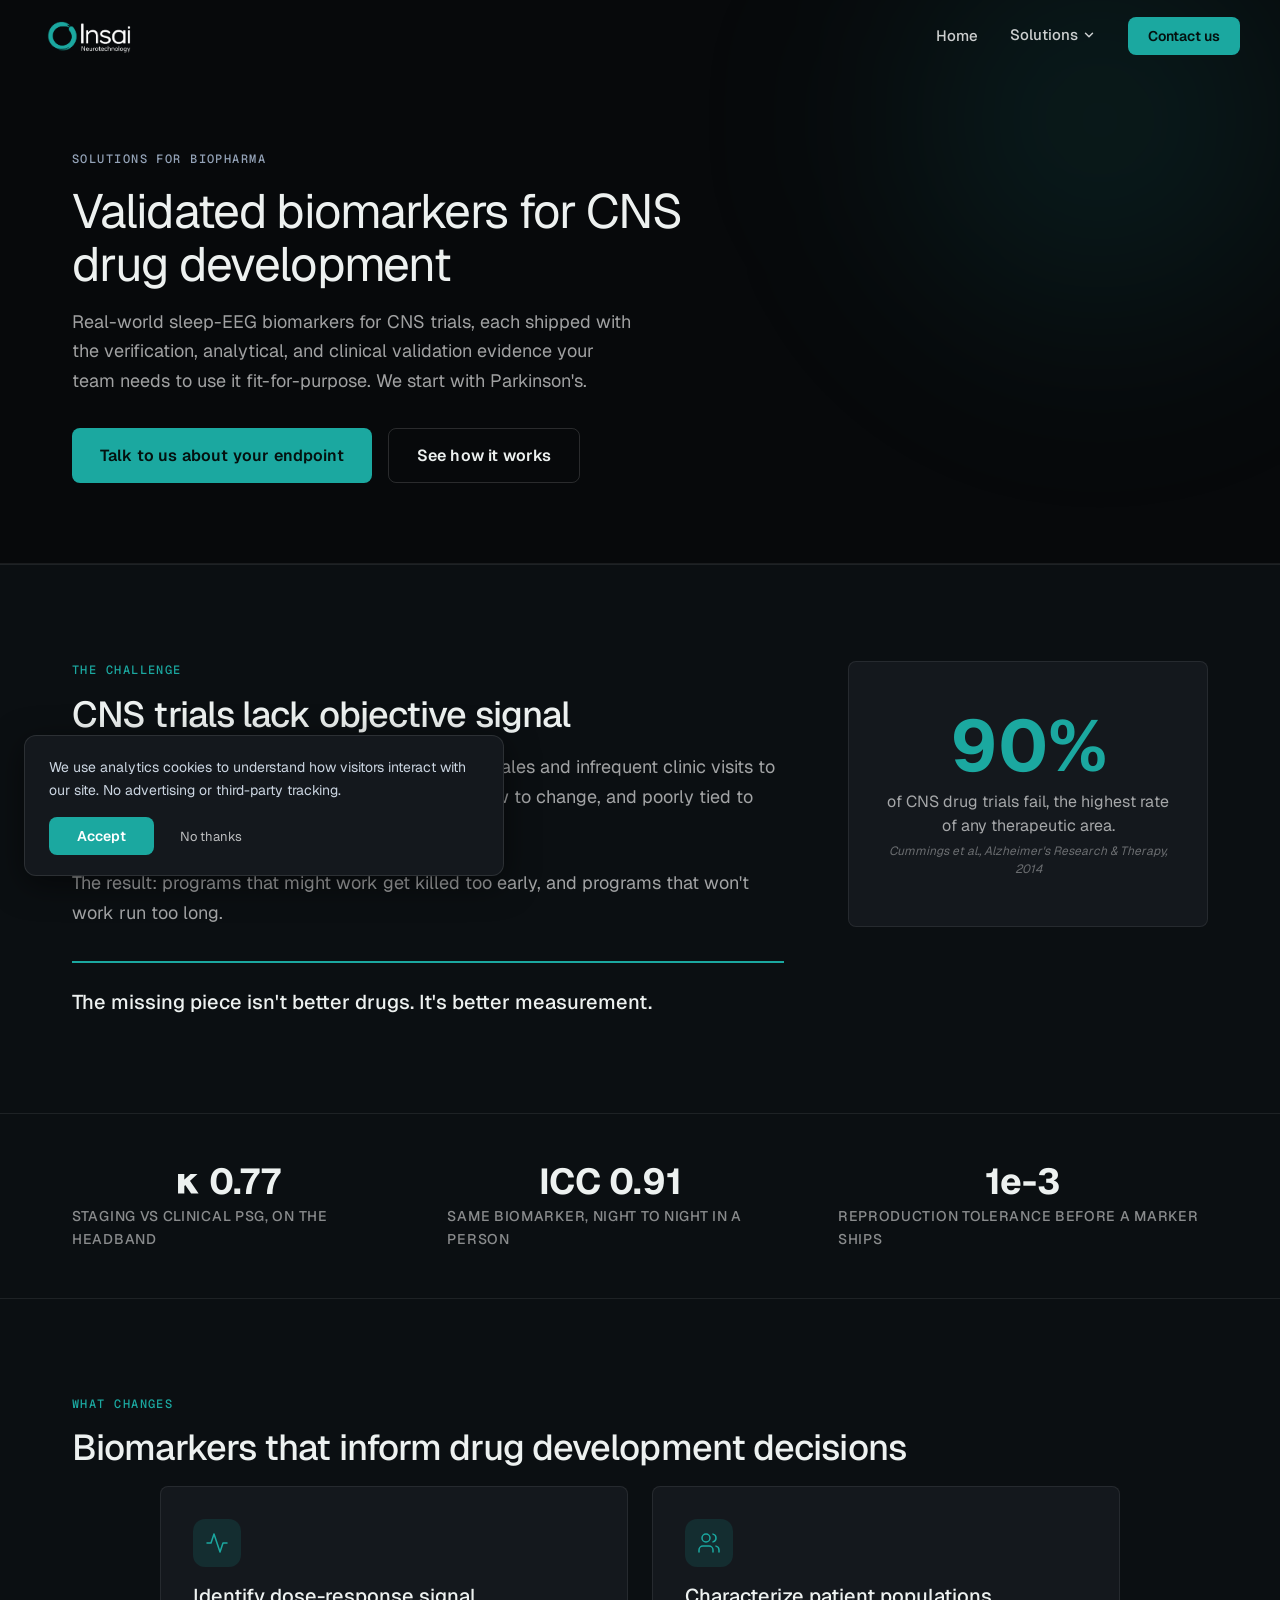
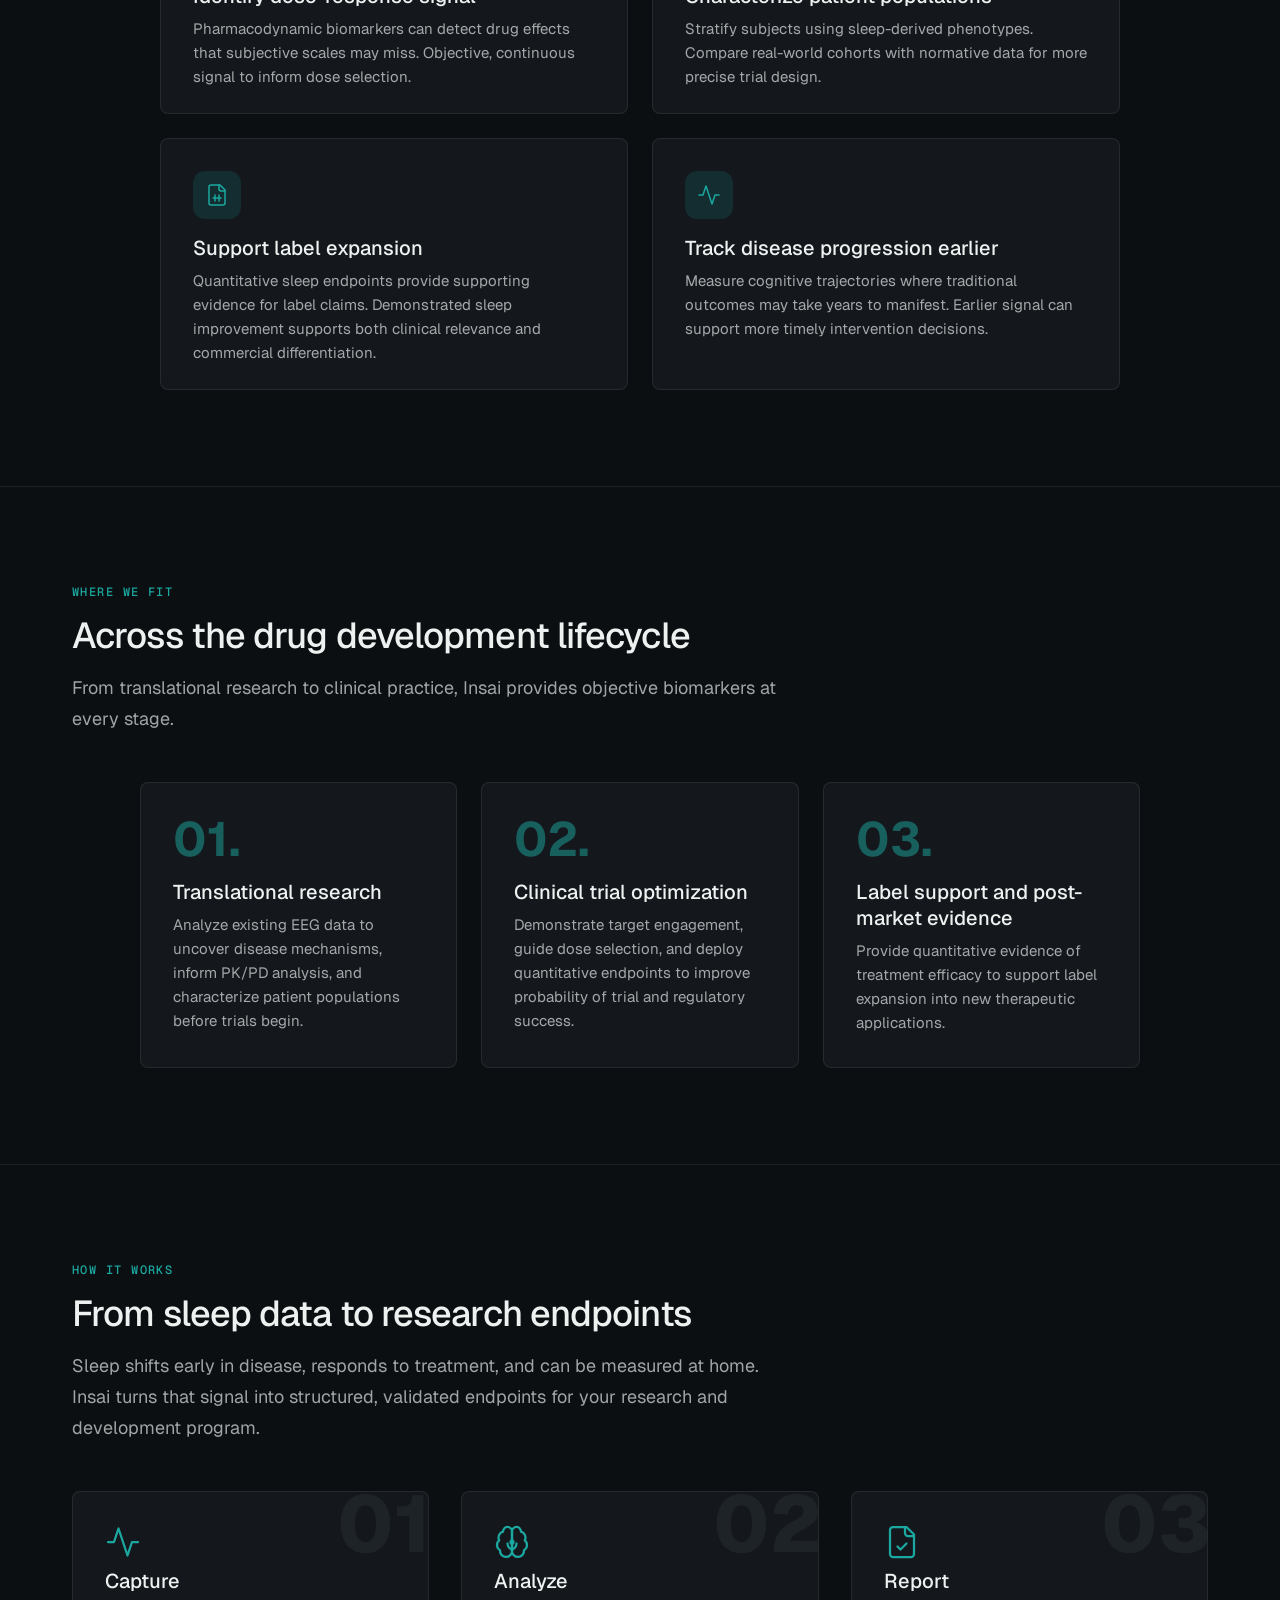
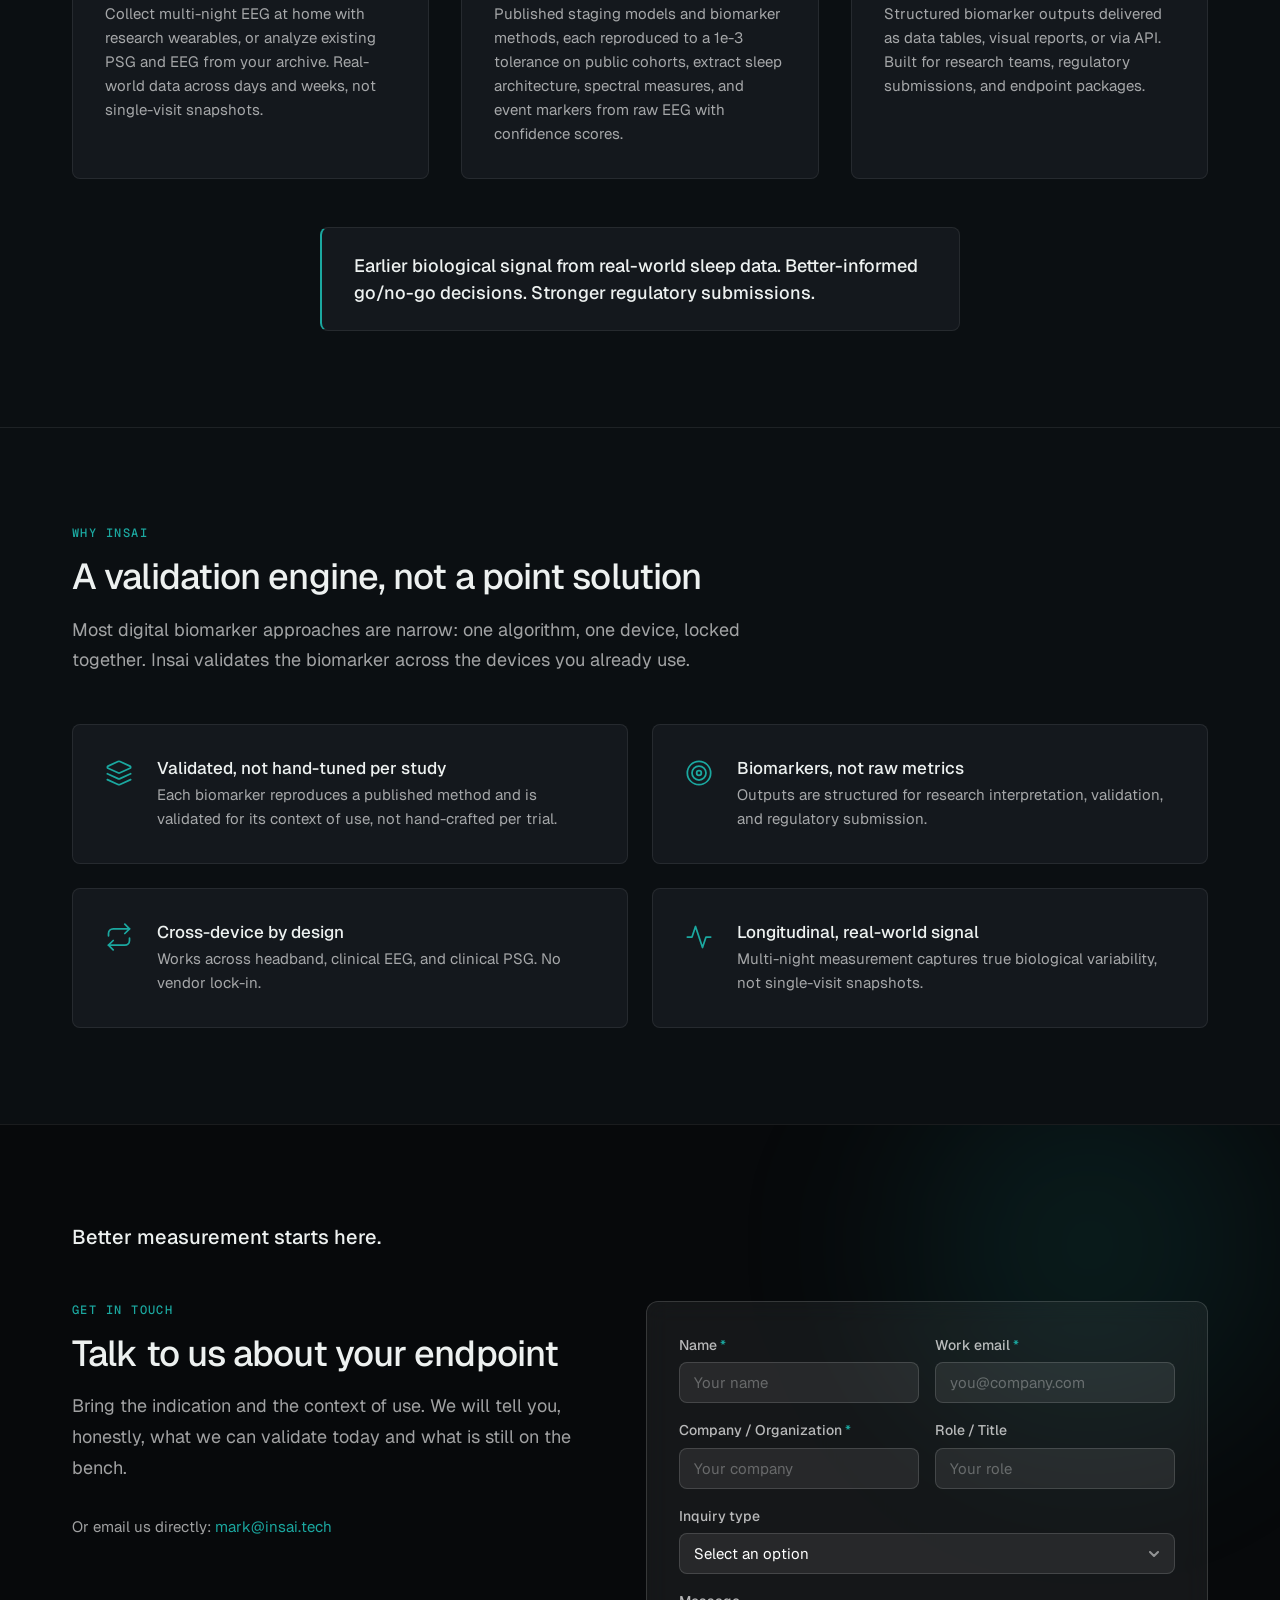
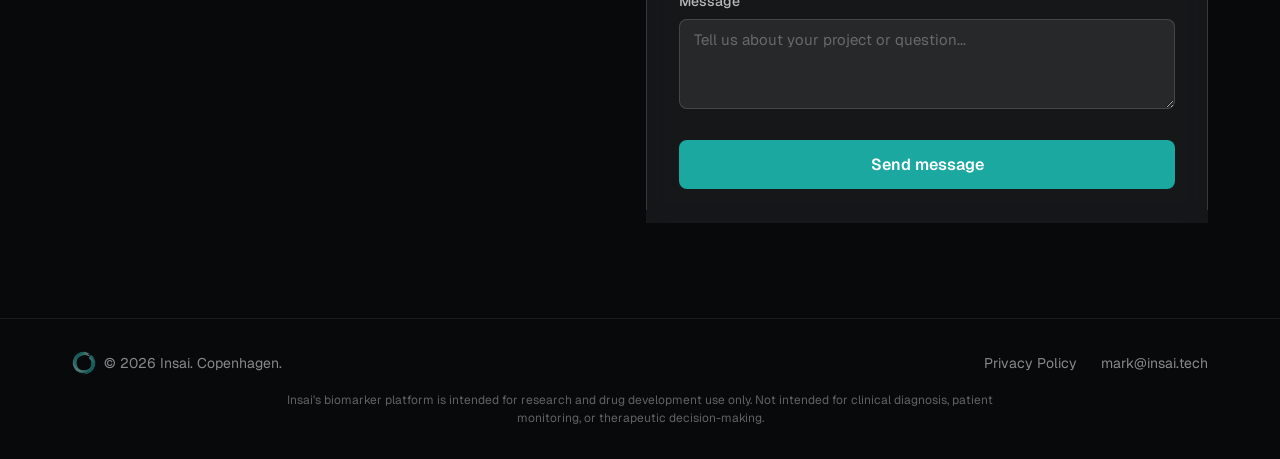
==== biopharma.html @ aac93758 "preview: lean homepage cut (7 sections -> 5)" ====
<!DOCTYPE html>
<html lang="en">
<head>
<meta name="robots" content="noindex,nofollow">
<meta charset="UTF-8">
<meta name="viewport" content="width=device-width, initial-scale=1.0">
<title>Insai | Objective Biomarkers for CNS Drug Development</title>
<!-- Google Analytics (GA4) - Consent Mode v2: loads immediately in cookieless mode -->
<script>
  window.dataLayer = window.dataLayer || [];
  function gtag(){dataLayer.push(arguments);}
  window.gtag = gtag;

  // Set default consent state before GA4 loads
  var storedConsent = localStorage.getItem('cookie-consent');
  gtag('consent', 'default', {
    analytics_storage: storedConsent === 'accepted' ? 'granted' : 'denied',
    ad_storage: 'denied',
    ad_user_data: 'denied',
    ad_personalization: 'denied',
    wait_for_update: 500
  });

  window.GA_MEASUREMENT_ID = 'G-VBBBKQDH0W';
</script>
<script async src="https://www.googletagmanager.com/gtag/js?id=G-VBBBKQDH0W"></script>
<script>
  gtag('js', new Date());
  gtag('config', window.GA_MEASUREMENT_ID);
</script>
<meta name="description" content="Insai uses AI to extract validated biomarkers from real-world sleep data, giving clinical teams earlier, objective signal in CNS trials.">
<!-- Open Graph -->
<meta property="og:title" content="Insai | Objective Biomarkers for CNS Drug Development">
<meta property="og:description" content="Insai uses AI to extract validated biomarkers from real-world sleep data, giving clinical teams earlier, objective signal in CNS trials.">
<meta property="og:image" content="https://insai.tech/assets/eeg-wave-hero.jpg">
<meta property="og:url" content="https://insai.tech/biopharma.html">
<meta property="og:type" content="website">
<meta property="og:site_name" content="Insai">
<!-- Twitter Card -->
<meta name="twitter:card" content="summary_large_image">
<meta name="twitter:title" content="Insai | Objective Biomarkers for CNS Drug Development">
<meta name="twitter:description" content="Insai uses AI to extract validated biomarkers from real-world sleep data, giving clinical teams earlier, objective signal in CNS trials.">
<meta name="twitter:image" content="https://insai.tech/assets/eeg-wave-hero.jpg">
<!-- Canonical URL -->
<link rel="canonical" href="https://insai.tech/biopharma.html">
<link rel="preconnect" href="https://fonts.googleapis.com">
<link rel="preconnect" href="https://fonts.gstatic.com" crossorigin>
<link href="https://fonts.googleapis.com/css2?family=Geist:wght@300;400;500;600;700;800&family=Geist+Mono:wght@400;500&display=swap" rel="stylesheet">
<link rel="icon" type="image/png" href="assets/Insai-logo-2026-icon.png">
<style>
/* ============================================
   INSAI DESIGN TOKENS v1.0
   ============================================ */
:root {
  --color-teal: #1BA8A0;
  --color-teal-dark: #148F88;
  --color-teal-light: #E6F7F6;
  --color-navy: #1E2D3D;
  --color-slate: #475569;
  --color-gray: #94A3B8;
  --color-border: #E2E8F0;
  --color-surface: #F8FAFC;
  --color-white: #FFFFFF;

  /* STRICT dark system (DESIGN.md) */
  --bg: #0B0F12;
  --bg-deep: #07090B;
  --surface: #14181D;
  --surface-2: #1A1F26;
  --border-d: rgba(255,255,255,0.08);
  --border-d-strong: rgba(255,255,255,0.14);
  --fg: #EDF1F0;
  --fg-muted: rgba(255,255,255,0.62);
  --fg-dim: rgba(255,255,255,0.52);
  --accent-bright: #3DBEB6;
  --accent-glow: rgba(27,168,160,0.14);

  --font-sans: 'Geist', system-ui, -apple-system, sans-serif;
  --font-mono: 'Geist Mono', ui-monospace, 'SF Mono', Menlo, monospace;
  --space-xs: 4px;
  --space-sm: 8px;
  --space-md: 16px;
  --space-lg: 24px;
  --space-xl: 32px;
  --space-2xl: 48px;
  --space-3xl: 64px;
  --space-4xl: 96px;
  --radius-md: 8px;
  --shadow-sm: 0 1px 3px rgba(30, 45, 61, 0.06);
  --shadow-md: 0 4px 12px rgba(30, 45, 61, 0.08);
  --max-width: 1200px;
  --max-width-text: 720px;
}

*, *::before, *::after { margin: 0; padding: 0; box-sizing: border-box; }

html {
  scroll-behavior: smooth;
  -webkit-font-smoothing: antialiased;
  -moz-osx-font-smoothing: grayscale;
}

body {
  font-family: var(--font-sans);
  color: var(--color-slate);
  background: var(--color-white);
  line-height: 1.6;
  font-size: 16px;
}

img { max-width: 100%; display: block; }
a { color: inherit; text-decoration: none; }

/* ============================================
   TEAL TOP ACCENT BAR
   ============================================ */
.top-accent {
  height: 3px;
  background: var(--color-teal);
  position: fixed;
  top: 0;
  left: 0;
  right: 0;
  z-index: 200;
}

/* ============================================
   NAVBAR
   ============================================ */
.navbar {
  position: fixed;
  top: 3px;
  left: 0; right: 0;
  z-index: 100;
  padding: 0 var(--space-xl);
  transition: background 0.3s, box-shadow 0.3s;
}

.navbar--transparent { background: transparent; }

.navbar--solid {
  background: var(--color-white);
  box-shadow: var(--shadow-sm);
}

.navbar__inner {
  max-width: var(--max-width);
  margin: 0 auto;
  display: flex;
  align-items: center;
  justify-content: space-between;
  height: 72px;
}

.navbar__logo {
  display: flex;
  align-items: center;
  gap: 10px;
}

.navbar__logo img { height: 36px; width: auto; }

.navbar__links {
  display: flex;
  align-items: center;
  gap: var(--space-xl);
  list-style: none;
}

.navbar__link {
  font-size: 15px;
  font-weight: 500;
  transition: color 0.2s;
  padding: 4px 0;
  border-bottom: 2px solid transparent;
  cursor: pointer;
}

.navbar--transparent .navbar__link { color: rgba(255, 255, 255, 0.8); }
.navbar--transparent .navbar__link:hover,
.navbar--transparent .navbar__link--active {
  color: var(--color-white);
  border-bottom-color: var(--color-teal);
}

.navbar--solid .navbar__link { color: var(--color-slate); }
.navbar--solid .navbar__link:hover,
.navbar--solid .navbar__link--active {
  color: var(--color-navy);
  border-bottom-color: var(--color-teal);
}

.navbar__cta {
  font-size: 14px;
  font-weight: 600;
  padding: 8px 20px;
  border-radius: var(--radius-md);
  background: var(--color-teal);
  color: var(--color-white);
  transition: background 0.2s;
  cursor: pointer;
  display: inline-block;
}

.navbar__cta:hover { background: var(--color-teal-dark); }

/* Dropdown */
.navbar__dropdown { position: relative; }

.navbar__dropdown-toggle {
  display: flex;
  align-items: center;
  gap: 4px;
  font-size: 15px;
  font-weight: 500;
  padding: 4px 0;
  border: none;
  border-bottom: 2px solid transparent;
  background: none;
  cursor: pointer;
  font-family: var(--font-sans);
  transition: color 0.2s;
}

.navbar__dropdown-toggle svg {
  width: 14px;
  height: 14px;
  transition: transform 0.2s;
}

.navbar__dropdown:hover .navbar__dropdown-toggle svg,
.navbar__dropdown.is-open .navbar__dropdown-toggle svg {
  transform: rotate(180deg);
}

.navbar--transparent .navbar__dropdown-toggle { color: rgba(255, 255, 255, 0.8); }
.navbar--transparent .navbar__dropdown-toggle:hover,
.navbar--transparent .navbar__dropdown.is-open .navbar__dropdown-toggle { color: var(--color-white); }

.navbar--solid .navbar__dropdown-toggle { color: var(--color-slate); }
.navbar--solid .navbar__dropdown-toggle:hover,
.navbar--solid .navbar__dropdown.is-open .navbar__dropdown-toggle { color: var(--color-navy); }

.navbar__dropdown-menu {
  position: absolute;
  top: calc(100% + 10px);
  left: 0;
  min-width: 200px;
  background: var(--color-white);
  border-radius: var(--radius-md);
  box-shadow: 0 8px 24px rgba(30, 45, 61, 0.12), 0 2px 6px rgba(30, 45, 61, 0.06);
  border: 1px solid var(--color-border);
  padding: 8px 0;
  opacity: 0;
  visibility: hidden;
  transform: translateY(4px);
  transition: opacity 0.2s, visibility 0.2s, transform 0.2s;
  z-index: 110;
}

.navbar__dropdown:hover .navbar__dropdown-menu,
.navbar__dropdown.is-open .navbar__dropdown-menu {
  opacity: 1;
  visibility: visible;
  transform: translateY(0);
}

.navbar__dropdown-item {
  display: flex;
  align-items: flex-start;
  gap: 12px;
  padding: 12px 16px;
  transition: background 0.15s;
  cursor: pointer;
}

.navbar__dropdown-item:hover { background: var(--color-surface); }

.navbar__dropdown-item-icon {
  width: 32px;
  height: 32px;
  border-radius: 8px;
  background: var(--color-teal-light);
  display: flex;
  align-items: center;
  justify-content: center;
  flex-shrink: 0;
}

.navbar__dropdown-item-icon svg { width: 16px; height: 16px; color: var(--color-teal); }

.navbar__dropdown-item-text { display: flex; flex-direction: column; gap: 2px; }

.navbar__dropdown-item-label {
  font-size: 14px;
  font-weight: 600;
  color: var(--color-navy);
}

.navbar__dropdown-item-desc {
  font-size: 12px;
  color: var(--color-gray);
  line-height: 1.4;
}

.navbar__hamburger {
  display: none;
  flex-direction: column;
  gap: 5px;
  cursor: pointer;
  padding: 4px;
  background: none;
  border: none;
}

.navbar__hamburger span {
  display: block;
  width: 24px;
  height: 2px;
  transition: background 0.2s;
}

.navbar--transparent .navbar__hamburger span { background: var(--color-white); }
.navbar--solid .navbar__hamburger span { background: var(--color-navy); }

.navbar__mobile {
  display: none;
  position: fixed;
  top: 75px; left: 0; right: 0; bottom: 0;
  background: var(--color-white);
  padding: var(--space-xl);
  z-index: 99;
}

.navbar__mobile.is-open {
  display: flex;
  flex-direction: column;
  gap: var(--space-lg);
}

.navbar__mobile a {
  font-size: 18px;
  font-weight: 500;
  color: var(--color-navy);
  padding: var(--space-md) 0;
  border-bottom: 1px solid var(--color-border);
}

/* ============================================
   SHARED
   ============================================ */
.container {
  max-width: var(--max-width);
  margin: 0 auto;
  padding: 0 var(--space-xl);
}

.eyebrow {
  font-size: 14px;
  font-weight: 600;
  letter-spacing: 0.08em;
  text-transform: uppercase;
  color: var(--color-teal);
  margin-bottom: 12px;
}

.section-headline {
  font-size: 36px;
  font-weight: 700;
  color: var(--color-navy);
  line-height: 1.2;
  letter-spacing: -0.01em;
  margin-bottom: var(--space-md);
}

.section-body {
  font-size: 18px;
  color: var(--color-slate);
  line-height: 1.7;
  max-width: var(--max-width-text);
}

.section-body p {
  margin-bottom: var(--space-lg);
}

.section-body p:last-child { margin-bottom: 0; }

/* ============================================
   BUTTONS
   ============================================ */
.btn {
  display: inline-flex;
  align-items: center;
  justify-content: center;
  padding: 14px 28px;
  font-size: 16px;
  font-weight: 600;
  font-family: var(--font-sans);
  border-radius: var(--radius-md);
  cursor: pointer;
  transition: all 0.2s;
  letter-spacing: 0.01em;
  border: none;
}

.btn--primary {
  background: var(--color-teal);
  color: var(--color-white);
}

.btn--primary:hover { background: var(--color-teal-dark); }

.btn--secondary-light {
  background: transparent;
  color: var(--color-white);
  border: 1.5px solid rgba(255, 255, 255, 0.35);
}

.btn--secondary-light:hover {
  border-color: rgba(255, 255, 255, 0.7);
  background: rgba(255, 255, 255, 0.08);
}

.btn--secondary {
  background: transparent;
  color: var(--color-teal);
  border: 1.5px solid var(--color-teal);
}

.btn--secondary:hover {
  background: var(--color-teal-light);
}

/* ============================================
   HERO
   ============================================ */
.hero {
  background: var(--bg-deep);
  padding: 150px 0 80px;
  position: relative;
  overflow: hidden;
}

/* single teal radial bloom top-right — no photo */
.hero::before {
  content: '';
  position: absolute;
  width: 640px;
  height: 640px;
  top: -200px;
  right: -140px;
  border-radius: 50%;
  background: radial-gradient(circle, var(--accent-glow) 0%, transparent 68%);
  filter: blur(80px);
  pointer-events: none;
}

.hero .container { position: relative; z-index: 1; }

.hero__label {
  display: inline-block;
  font-size: 12px;
  font-weight: 600;
  letter-spacing: 0.06em;
  text-transform: uppercase;
  color: var(--color-teal);
  background: rgba(27, 168, 160, 0.12);
  padding: 6px 14px;
  border-radius: 4px;
  margin-bottom: var(--space-lg);
}

.hero .eyebrow {
  color: var(--color-gray);
  margin-bottom: var(--space-md);
}

.hero__headline {
  font-size: 48px;
  font-weight: 700;
  color: var(--color-white);
  line-height: 1.1;
  letter-spacing: -0.025em;
  margin-bottom: var(--space-md);
  max-width: 680px;
}

.hero__subhead {
  font-size: 18px;
  color: var(--color-gray);
  line-height: 1.65;
  max-width: 560px;
  margin-bottom: var(--space-xl);
}

.hero__ctas {
  display: flex;
  gap: var(--space-md);
  flex-wrap: wrap;
}

/* ============================================
   PROBLEM
   ============================================ */
.problem {
  padding: var(--space-4xl) 0;
  background: var(--color-white);
}

.problem__layout {
  display: grid;
  grid-template-columns: 1fr 360px;
  gap: var(--space-3xl);
  align-items: start;
}

.problem__content .section-body {
  margin-bottom: var(--space-xl);
}

.problem__closing {
  font-size: 20px;
  font-weight: 600;
  color: var(--color-navy);
  line-height: 1.5;
  padding-top: var(--space-lg);
  border-top: 2px solid var(--color-teal);
}

.problem__sidebar {
  position: sticky;
  top: 120px;
}

.problem__stat {
  background: var(--color-navy);
  border-radius: var(--radius-md);
  padding: var(--space-2xl) var(--space-xl);
  text-align: center;
}

.problem__stat-number {
  font-size: 72px;
  font-weight: 700;
  color: var(--color-teal);
  line-height: 1;
  margin-bottom: var(--space-sm);
}

.problem__stat-label {
  font-size: 16px;
  color: var(--color-gray);
  line-height: 1.5;
}

.problem__stat-source {
  display: block;
  font-size: 12px;
  color: var(--color-gray);
  opacity: 0.7;
  margin-top: 4px;
  font-style: italic;
}

/* ============================================
   IMPACT — 4 outcome cards
   ============================================ */
.impact {
  padding: var(--space-4xl) 0;
  background: var(--color-surface);
}

.impact .section-headline,
.impact .eyebrow,
.impact .section-body {
  text-align: center;
  margin-left: auto;
  margin-right: auto;
}

.impact .section-body {
  margin-bottom: var(--space-2xl);
}

.impact__grid {
  display: grid;
  grid-template-columns: repeat(2, 1fr);
  gap: var(--space-lg);
  max-width: 960px;
  margin: 0 auto;
}

.impact__card {
  padding: var(--space-xl) var(--space-xl) var(--space-lg);
  background: var(--color-white);
  border: 1px solid var(--color-border);
  border-radius: var(--radius-md);
  transition: box-shadow 0.2s;
}

.impact__card:hover {
  box-shadow: var(--shadow-md);
}

.impact__card-icon {
  width: 48px;
  height: 48px;
  border-radius: 12px;
  background: var(--color-teal-light);
  display: flex;
  align-items: center;
  justify-content: center;
  margin-bottom: var(--space-md);
}

.impact__card-icon svg {
  width: 24px;
  height: 24px;
  color: var(--color-teal);
}

.impact__card-title {
  font-size: 20px;
  font-weight: 700;
  color: var(--color-navy);
  line-height: 1.3;
  margin-bottom: var(--space-sm);
}

.impact__card-body {
  font-size: 15px;
  color: var(--color-slate);
  line-height: 1.6;
}

/* ============================================
   USE CASES — 3 lifecycle cards
   ============================================ */
.usecases {
  padding: var(--space-4xl) 0;
  background: var(--color-white);
}

.usecases .section-headline,
.usecases .eyebrow,
.usecases .section-body {
  text-align: center;
  margin-left: auto;
  margin-right: auto;
}

.usecases .section-body {
  margin-bottom: var(--space-2xl);
}

.usecases__grid {
  display: grid;
  grid-template-columns: repeat(3, 1fr);
  gap: var(--space-lg);
  max-width: 1000px;
  margin: 0 auto;
}

.usecases__card {
  padding: var(--space-xl);
  background: var(--color-surface);
  border: 1px solid var(--color-border);
  border-radius: var(--radius-md);
  border-top: 3px solid var(--color-teal);
  transition: box-shadow 0.2s;
}

.usecases__card:hover {
  box-shadow: var(--shadow-md);
}

.usecases__number {
  font-size: 48px;
  font-weight: 700;
  color: var(--color-teal);
  opacity: 0.25;
  line-height: 1;
  margin-bottom: var(--space-md);
}

.usecases__card-title {
  font-size: 20px;
  font-weight: 700;
  color: var(--color-navy);
  line-height: 1.3;
  margin-bottom: var(--space-sm);
}

.usecases__card-body {
  font-size: 15px;
  color: var(--color-slate);
  line-height: 1.6;
}

/* ============================================
   SOLUTION
   ============================================ */
.platform {
  padding: var(--space-4xl) 0;
  background: var(--color-surface);
}

.platform .section-headline,
.platform .section-body {
  text-align: center;
  margin-left: auto;
  margin-right: auto;
}

.platform .section-body { margin-bottom: var(--space-2xl); }

.timeline {
  display: grid;
  grid-template-columns: repeat(3, 1fr);
  gap: var(--space-xl);
  margin-bottom: var(--space-2xl);
}

.timeline__step {
  display: flex;
  flex-direction: column;
  padding: var(--space-xl);
  background: var(--color-white);
  border: 1px solid var(--color-border);
  border-left: 3px solid var(--color-teal);
  border-radius: var(--radius-md);
  transition: box-shadow 0.2s;
  position: relative;
  overflow: hidden;
}

.timeline__step:hover {
  box-shadow: 0 6px 20px rgba(30, 45, 61, 0.1);
}

.timeline__marker {
  display: none;
}

.timeline__marker-label {
  display: none;
}

.timeline__step::before {
  content: attr(data-step);
  position: absolute;
  top: -8px;
  right: -4px;
  font-size: 80px;
  font-weight: 800;
  color: var(--color-navy);
  opacity: 0.04;
  line-height: 1;
  pointer-events: none;
}

.timeline__icon {
  width: 36px;
  height: 36px;
  color: var(--color-teal);
  margin-bottom: var(--space-sm);
  flex-shrink: 0;
}

.timeline__icon svg {
  width: 100%;
  height: 100%;
}

.timeline__title {
  font-size: 20px;
  font-weight: 700;
  color: var(--color-navy);
  line-height: 1.3;
  margin-bottom: var(--space-sm);
}

.timeline__body {
  font-size: 15px;
  color: var(--color-slate);
  line-height: 1.6;
  margin-top: 0;
  flex: 1;
}

.platform__outcome {
  font-size: 18px;
  font-weight: 600;
  color: var(--color-navy);
  text-align: center;
  padding: var(--space-lg) var(--space-xl);
  background: var(--color-teal-light);
  border-radius: var(--radius-md);
  max-width: 640px;
  margin: 0 auto;
  line-height: 1.5;
}

/* ============================================
   WHY INSAI
   ============================================ */
.why {
  padding: var(--space-4xl) 0;
  background: var(--color-white);
}

.why .section-body { margin-bottom: var(--space-2xl); }

.why__list {
  display: grid;
  grid-template-columns: repeat(2, 1fr);
  gap: var(--space-lg);
}

.diff {
  display: flex;
  gap: var(--space-lg);
  padding: var(--space-xl);
  border: 1px solid var(--color-border);
  border-left: 3px solid var(--color-teal);
  background: var(--color-white);
  border-radius: var(--radius-md);
  transition: box-shadow 0.2s, background 0.2s;
}

.diff:hover {
  background: var(--color-surface);
  box-shadow: var(--shadow-sm);
}

.diff__content {
  flex: 1;
}

.diff__icon {
  width: 28px;
  height: 28px;
  color: var(--color-teal);
  flex-shrink: 0;
  margin-top: 2px;
}

.diff__icon svg {
  width: 100%;
  height: 100%;
}

.diff__title {
  font-size: 17px;
  font-weight: 700;
  color: var(--color-navy);
  line-height: 1.3;
  margin-bottom: 4px;
}

.diff__body {
  font-size: 15px;
  color: var(--color-slate);
  line-height: 1.6;
}

/* ============================================
   CONTACT
   ============================================ */
.contact__bookend {
  font-size: 20px;
  font-weight: 600;
  color: var(--color-navy);
  text-align: center;
  margin-bottom: var(--space-2xl);
}

.contact {
  padding: var(--space-4xl) 0;
  background: var(--color-teal-light);
}

.contact .section-headline {
  color: var(--color-navy);
  max-width: 520px;
}

.contact__body {
  font-size: 18px;
  color: var(--color-slate);
  line-height: 1.7;
  max-width: 560px;
  margin-bottom: var(--space-xl);
}

.contact__actions {
  display: flex;
  align-items: center;
  gap: var(--space-lg);
  flex-wrap: wrap;
}

.contact__email {
  font-size: 16px;
  color: var(--color-slate);
  transition: color 0.2s;
}

.contact__email:hover { color: var(--color-teal-dark); }

/* Contact form — light background variant */
.contact__grid {
  display: grid;
  grid-template-columns: 1fr 1.1fr;
  gap: var(--space-3xl);
  align-items: start;
}

.contact__text .section-headline {
  max-width: none;
}

.contact__email-fallback {
  font-size: 15px;
  color: var(--color-slate);
  margin-top: var(--space-lg);
}

.contact__email-fallback a {
  color: var(--color-teal);
  transition: color 0.2s;
}

.contact__email-fallback a:hover {
  color: var(--color-teal-dark);
}

.contact__form-card {
  background: var(--color-white);
  border: 1px solid var(--color-border);
  border-radius: 12px;
  padding: var(--space-xl);
  box-shadow: 0 4px 16px rgba(30, 45, 61, 0.06);
}

.contact__form-row {
  display: grid;
  grid-template-columns: 1fr 1fr;
  gap: var(--space-md);
}

.contact__field {
  margin-bottom: var(--space-md);
}

.contact__field label {
  display: block;
  font-size: 14px;
  font-weight: 500;
  color: var(--color-navy);
  margin-bottom: 6px;
}

.contact__field label .required {
  color: var(--color-teal);
}

.contact__field input,
.contact__field select,
.contact__field textarea {
  width: 100%;
  padding: 10px 14px;
  font-size: 15px;
  font-family: var(--font-sans);
  color: var(--color-navy);
  background: var(--color-white);
  border: 1px solid var(--color-border);
  border-radius: var(--radius-md);
  outline: none;
  transition: border-color 0.2s, box-shadow 0.2s;
}

.contact__field input::placeholder,
.contact__field textarea::placeholder {
  color: var(--color-gray);
}

.contact__field select {
  appearance: none;
  -webkit-appearance: none;
  background-image: url("data:image/svg+xml,%3Csvg xmlns='http://www.w3.org/2000/svg' width='12' height='12' fill='none' stroke='%2394A3B8' stroke-width='2' stroke-linecap='round' stroke-linejoin='round'%3E%3Cpolyline points='2 4 6 8 10 4'/%3E%3C/svg%3E");
  background-repeat: no-repeat;
  background-position: right 14px center;
  padding-right: 36px;
  cursor: pointer;
}

.contact__field select option {
  background: var(--color-white);
  color: var(--color-navy);
}

.contact__field textarea {
  resize: vertical;
  min-height: 90px;
}

.contact__field input:focus,
.contact__field select:focus,
.contact__field textarea:focus {
  border-color: var(--color-teal);
  box-shadow: 0 0 0 3px rgba(27, 168, 160, 0.15);
}

.contact__field input.is-invalid,
.contact__field select.is-invalid,
.contact__field textarea.is-invalid {
  border-color: #ef4444;
  box-shadow: 0 0 0 3px rgba(239, 68, 68, 0.1);
}

.contact__field-error {
  font-size: 13px;
  color: #ef4444;
  margin-top: 4px;
  display: none;
}

.contact__field-error.is-visible {
  display: block;
}

.contact__honeypot {
  position: absolute;
  left: -9999px;
  top: -9999px;
  opacity: 0;
  height: 0;
  width: 0;
  overflow: hidden;
}

.contact__submit {
  width: 100%;
  padding: 14px 28px;
  font-size: 16px;
  font-weight: 600;
  font-family: var(--font-sans);
  color: var(--color-white);
  background: var(--color-teal);
  border: none;
  border-radius: var(--radius-md);
  cursor: pointer;
  transition: background 0.2s;
  display: inline-flex;
  align-items: center;
  justify-content: center;
  gap: 8px;
  margin-top: var(--space-sm);
}

.contact__submit:hover {
  background: var(--color-teal-dark);
}

.contact__submit:disabled {
  opacity: 0.7;
  cursor: not-allowed;
}

.contact__spinner {
  display: none;
  width: 18px;
  height: 18px;
  border: 2px solid rgba(255, 255, 255, 0.3);
  border-top-color: var(--color-white);
  border-radius: 50%;
  animation: spin 0.6s linear infinite;
}

@keyframes spin {
  to { transform: rotate(360deg); }
}

.contact__submit.is-loading .contact__spinner {
  display: block;
}

.contact__success,
.contact__error {
  display: none;
}

.contact__success.is-visible {
  display: flex;
  flex-direction: column;
  align-items: center;
  justify-content: center;
  text-align: center;
  padding: var(--space-2xl) var(--space-xl);
  min-height: 300px;
}

.contact__success-icon {
  width: 56px;
  height: 56px;
  border-radius: 50%;
  background: rgba(27, 168, 160, 0.12);
  display: flex;
  align-items: center;
  justify-content: center;
  margin-bottom: var(--space-md);
}

.contact__success-icon svg {
  width: 28px;
  height: 28px;
  color: var(--color-teal);
}

.contact__success h3 {
  font-size: 22px;
  font-weight: 700;
  color: var(--color-navy);
  margin-bottom: var(--space-sm);
}

.contact__success p {
  font-size: 15px;
  color: var(--color-slate);
  margin-bottom: var(--space-lg);
}

.contact__success a {
  font-size: 14px;
  font-weight: 600;
  color: var(--color-teal);
  cursor: pointer;
  transition: color 0.2s;
}

.contact__success a:hover {
  color: var(--color-teal-dark);
}

.contact__error.is-visible {
  display: block;
  margin-top: var(--space-md);
  padding: var(--space-md);
  background: rgba(239, 68, 68, 0.06);
  border: 1px solid rgba(239, 68, 68, 0.2);
  border-radius: var(--radius-md);
  text-align: center;
}

.contact__error p {
  font-size: 14px;
  color: #dc2626;
  margin-bottom: var(--space-sm);
}

.contact__error p:last-child {
  margin-bottom: 0;
}

.contact__error a {
  color: var(--color-teal);
  font-weight: 500;
}

.contact__error button {
  font-size: 14px;
  font-weight: 600;
  font-family: var(--font-sans);
  color: var(--color-navy);
  background: transparent;
  border: 1px solid var(--color-border);
  border-radius: var(--radius-md);
  padding: 8px 20px;
  cursor: pointer;
  transition: border-color 0.2s, background 0.2s;
  margin-top: var(--space-sm);
}

.contact__error button:hover {
  border-color: var(--color-teal);
  background: var(--color-teal-light);
}

/* ============================================
   INSAI STATS BAR
   ============================================ */
.insai-stats {
  padding: var(--space-2xl) 0;
  background: var(--color-surface);
}

.insai-stats__bar {
  display: flex;
  justify-content: center;
  gap: var(--space-3xl);
}

.insai-stats__item {
  display: flex;
  flex-direction: column;
  align-items: center;
  gap: 4px;
}

.insai-stats__number {
  font-size: 2.25rem;
  font-weight: 700;
  color: var(--color-navy);
  line-height: 1.1;
}

.insai-stats__label {
  font-size: 0.875rem;
  color: var(--color-gray);
  text-transform: uppercase;
  letter-spacing: 0.05em;
  font-weight: 500;
}

/* ============================================
   FOOTER
   ============================================ */
.footer__links {
  display: flex;
  gap: var(--space-lg);
}

.footer__disclaimer {
  font-size: 12px;
  color: var(--color-gray);
  opacity: 0.7;
  text-align: center;
  margin-top: var(--space-md);
  max-width: var(--max-width-text);
  margin-left: auto;
  margin-right: auto;
  line-height: 1.5;
}

.footer {
  padding: var(--space-xl) 0;
  background: var(--color-navy);
}

.footer__inner {
  display: flex;
  justify-content: space-between;
  align-items: center;
}

.footer__brand {
  display: flex;
  align-items: center;
  gap: var(--space-sm);
}

.footer__icon {
  width: 24px;
  height: 24px;
  opacity: 0.5;
}

.footer__text {
  font-size: 14px;
  color: var(--color-gray);
}

.footer__text a {
  color: var(--color-gray);
  transition: color 0.2s;
}

.footer__text a:hover { color: var(--color-teal); }

/* ============================================
   RESPONSIVE
   ============================================ */
@media (max-width: 1024px) {
  .problem__layout {
    grid-template-columns: 1fr;
  }

  .problem__sidebar {
    position: static;
    max-width: 360px;
  }

  .hero__headline { font-size: 40px; }
  .section-headline { font-size: 30px; }
}

@media (max-width: 768px) {
  .navbar__links { display: none; }
  .navbar__hamburger { display: flex; }
  .hero { padding: 130px 0 60px; }
  .hero__headline { font-size: 32px; }
  .hero__subhead { font-size: 16px; }
  .section-headline { font-size: 28px; }
  .section-body { font-size: 16px; }

  .problem, .platform, .why, .contact {
    padding: var(--space-3xl) 0;
  }

  .insai-stats__bar {
    flex-direction: column;
    gap: var(--space-lg);
    align-items: center;
  }

  .insai-stats__number {
    font-size: 1.75rem;
  }

  .container { padding: 0 var(--space-lg); }
  .navbar { padding: 0 var(--space-lg); }

  .hero__ctas,
  .contact__actions {
    flex-direction: column;
    align-items: flex-start;
  }

  .contact__grid {
    grid-template-columns: 1fr;
    gap: var(--space-xl);
  }

  .contact__form-row {
    grid-template-columns: 1fr;
  }

  .footer__inner {
    flex-direction: column;
    gap: var(--space-sm);
    text-align: center;
  }

  .problem__stat-number { font-size: 56px; }

  .timeline {
    grid-template-columns: 1fr;
    gap: var(--space-lg);
  }

  .timeline__step {
    padding: var(--space-lg);
  }

  .timeline__step::before {
    font-size: 60px;
  }

  .timeline__title {
    font-size: 19px;
  }

  .why__list {
    grid-template-columns: 1fr;
    gap: var(--space-md);
  }

  .diff {
    padding: var(--space-md) var(--space-lg);
  }

  .impact__grid {
    grid-template-columns: 1fr;
  }

  .usecases__grid {
    grid-template-columns: 1fr;
  }

  .insai-stats {
    padding: var(--space-xl) 0;
  }
}

@media (max-width: 480px) {
  .hero__headline { font-size: 28px; }
  .section-headline { font-size: 24px; }
  .contact__bookend { font-size: 16px; }
  .problem__stat-number { font-size: 48px; }
  .footer__links { flex-direction: column; gap: var(--space-xs); align-items: center; }
}

/* ============================================
   STRICT DARK SYSTEM OVERRIDES (DESIGN.md)
   One dark canvas, teal-only accent, Geist + Geist Mono,
   mono teal eyebrows left-aligned, one card style.
   Loaded last so it wins the cascade.
   ============================================ */

/* --- Base canvas --- */
body { background: var(--bg); color: var(--fg-muted); }

/* --- Eyebrows: mono teal, left-aligned, de-centered --- */
.eyebrow {
  font-family: var(--font-mono);
  font-size: 12px;
  font-weight: 500;
  letter-spacing: 0.12em;
  text-transform: uppercase;
  color: var(--color-teal);
  text-align: left;
}

/* --- Headlines: light, lighter weight, tighter tracking --- */
.section-headline {
  color: var(--fg);
  font-weight: 500;
  letter-spacing: -0.025em;
  text-align: left;
}

/* De-center every section header that was centered in the light system */
.impact .section-headline,
.impact .eyebrow,
.impact .section-body,
.usecases .section-headline,
.usecases .eyebrow,
.usecases .section-body,
.platform .section-headline,
.platform .section-body {
  text-align: left;
  margin-left: 0;
  margin-right: 0;
}

/* --- Body text --- */
.section-body { color: var(--fg-muted); }

/* --- Buttons --- */
.btn--primary { background: var(--color-teal); color: #04110F; }
.btn--primary:hover { background: var(--color-teal-dark); }
.navbar__cta { color: #04110F !important; }
/* strict: card/timeline titles <= weight 500 */
.impact__card-title, .usecases__card-title, .timeline__title, .diff__title { font-weight: 500; }
.btn--secondary,
.btn--secondary-light {
  background: transparent;
  color: var(--fg);
  border: 1px solid var(--border-d-strong);
}
.btn--secondary:hover,
.btn--secondary-light:hover {
  border-color: var(--color-teal);
  background: rgba(255, 255, 255, 0.05);
  color: var(--fg);
}

/* --- Navbar: dark translucent + blur on scroll, light links --- */
.top-accent { display: none; }
.navbar { top: 0; }
.navbar--solid {
  background: rgba(11, 15, 18, 0.85);
  backdrop-filter: saturate(160%) blur(12px);
  -webkit-backdrop-filter: saturate(160%) blur(12px);
  border-bottom: 1px solid var(--border-d);
  box-shadow: none;
}
.navbar--solid .navbar__link { color: rgba(255, 255, 255, 0.75); }
.navbar--solid .navbar__link:hover,
.navbar--solid .navbar__link--active { color: var(--color-white); }
.navbar--solid .navbar__dropdown-toggle { color: rgba(255, 255, 255, 0.75); }
.navbar--solid .navbar__dropdown-toggle:hover,
.navbar--solid .navbar__dropdown.is-open .navbar__dropdown-toggle { color: var(--color-white); }
.navbar--solid .navbar__hamburger span { background: var(--color-white); }
/* dropdown menu + mobile nav onto dark surfaces */
.navbar__dropdown-menu {
  background: var(--surface);
  border-color: var(--border-d);
  box-shadow: 0 16px 40px rgba(0, 0, 0, 0.6);
}
.navbar__dropdown-item:hover { background: var(--surface-2); }
.navbar__dropdown-item-icon { background: rgba(27, 168, 160, 0.14); }
.navbar__dropdown-item-label { color: var(--fg); }
.navbar__dropdown-item-desc { color: var(--fg-dim); }
.navbar__mobile { background: var(--bg-deep); }
.navbar__mobile a { color: var(--fg); border-bottom-color: var(--border-d); }

/* --- HERO --- */
.hero { background: var(--bg-deep); border-bottom: 1px solid var(--border-d); }
.hero .container { position: relative; z-index: 1; }
.hero__eyebrow { color: var(--color-teal); margin-bottom: var(--space-lg); }
.hero__headline { color: var(--fg); font-weight: 400; letter-spacing: -0.035em; }
.hero__subhead { color: var(--fg-muted); }

/* --- PROBLEM (canvas) --- */
.problem { background: var(--bg); border-top: 1px solid var(--border-d); }
.problem__closing {
  color: var(--fg);
  font-weight: 500;
  border-top: 2px solid var(--color-teal);
}
/* stat panel = one card style */
.problem__stat {
  background: var(--surface);
  border: 1px solid var(--border-d);
}
.problem__stat-number { color: var(--color-teal); }
.problem__stat-label { color: var(--fg-muted); }
.problem__stat-source { color: var(--fg-dim); }

/* --- INSAI STATS (canvas) --- */
.insai-stats { background: var(--bg); border-top: 1px solid var(--border-d); }
.insai-stats__number { color: var(--fg); }
.insai-stats__label { color: var(--fg-dim); }

/* --- IMPACT (canvas) --- */
.impact { background: var(--bg); border-top: 1px solid var(--border-d); }
.impact__card {
  background: var(--surface);
  border: 1px solid var(--border-d);
}
.impact__card:hover {
  box-shadow: 0 12px 32px rgba(0, 0, 0, 0.4);
  border-color: var(--color-teal);
}
.impact__card-icon { background: rgba(27, 168, 160, 0.14); }
.impact__card-title { color: var(--fg); }
.impact__card-body { color: var(--fg-muted); }

/* --- USE CASES (canvas) --- */
.usecases { background: var(--bg); border-top: 1px solid var(--border-d); }
.usecases__card {
  background: var(--surface);
  border: 1px solid var(--border-d);
  border-top: 1px solid var(--border-d);
}
.usecases__card:hover {
  box-shadow: 0 12px 32px rgba(0, 0, 0, 0.4);
  border-color: var(--color-teal);
}
.usecases__number { color: var(--color-teal); opacity: 0.5; }
.usecases__card-title { color: var(--fg); }
.usecases__card-body { color: var(--fg-muted); }

/* --- PLATFORM / timeline (canvas) --- */
.platform { background: var(--bg); border-top: 1px solid var(--border-d); }
.timeline__step {
  background: var(--surface);
  border: 1px solid var(--border-d);
  border-left: 1px solid var(--border-d);
}
.timeline__step:hover {
  box-shadow: 0 12px 32px rgba(0, 0, 0, 0.4);
  border-color: var(--color-teal);
}
.timeline__step::before { color: var(--fg); opacity: 0.05; }
.timeline__title { color: var(--fg); }
.timeline__body { color: var(--fg-muted); }
.platform__outcome {
  color: var(--fg);
  font-weight: 500;
  background: var(--surface);
  border: 1px solid var(--border-d);
  border-left: 2px solid var(--color-teal);
  text-align: left;
}

/* --- WHY (canvas) --- */
.why { background: var(--bg); border-top: 1px solid var(--border-d); }
.diff {
  background: var(--surface);
  border: 1px solid var(--border-d);
  border-left: 1px solid var(--border-d);
}
.diff:hover {
  background: var(--surface-2);
  box-shadow: 0 12px 32px rgba(0, 0, 0, 0.4);
  border-color: var(--color-teal);
}
.diff__title { color: var(--fg); }
.diff__body { color: var(--fg-muted); }

/* --- CONTACT (deep anchor) --- */
.contact {
  background: var(--bg-deep);
  border-top: 1px solid var(--border-d);
  position: relative;
  overflow: hidden;
}
.contact::before {
  content: '';
  position: absolute;
  right: -120px;
  top: -160px;
  width: 620px;
  height: 560px;
  border-radius: 50%;
  background: radial-gradient(circle, var(--accent-glow) 0%, transparent 68%);
  filter: blur(60px);
  pointer-events: none;
}
.contact .container { position: relative; z-index: 1; }
.contact__bookend { color: var(--fg); font-weight: 500; text-align: left; }
.contact .section-headline { color: var(--fg); }
.contact__body { color: var(--fg-muted); }
.contact__email { color: var(--fg-muted); }
.contact__email:hover { color: var(--color-teal); }
.contact__email-fallback { color: var(--fg-muted); }
.contact__email-fallback a { color: var(--color-teal); }

/* contact form onto dark glass */
.contact__form-card {
  background: rgba(255, 255, 255, 0.06);
  backdrop-filter: blur(12px);
  -webkit-backdrop-filter: blur(12px);
  border: 1px solid var(--border-d-strong);
  box-shadow: none;
}
.contact__field label { color: rgba(255, 255, 255, 0.7); }
.contact__field input,
.contact__field select,
.contact__field textarea {
  color: var(--color-white);
  background: rgba(255, 255, 255, 0.08);
  border: 1px solid var(--border-d-strong);
}
.contact__field input::placeholder,
.contact__field textarea::placeholder { color: rgba(255, 255, 255, 0.3); }
.contact__field select {
  background-image: url("data:image/svg+xml,%3Csvg xmlns='http://www.w3.org/2000/svg' width='12' height='12' fill='none' stroke='rgba(255,255,255,0.5)' stroke-width='2' stroke-linecap='round' stroke-linejoin='round'%3E%3Cpolyline points='2 4 6 8 10 4'/%3E%3C/svg%3E");
  background-repeat: no-repeat;
  background-position: right 14px center;
}
.contact__field select option { background: var(--surface); color: var(--color-white); }
.contact__success h3 { color: var(--color-white); }
.contact__success p { color: var(--fg-muted); }
.contact__error button { color: var(--color-white); border-color: var(--border-d-strong); }
.contact__error button:hover { border-color: var(--color-teal); background: rgba(255, 255, 255, 0.05); }

/* --- FOOTER (deep anchor) --- */
.footer { background: var(--bg-deep); border-top: 1px solid var(--border-d); }
.footer__text { color: var(--fg-dim); }
.footer__text a { color: var(--fg-dim); }
.footer__text a:hover { color: var(--color-teal); }
.footer__disclaimer { color: var(--fg-dim); }

/* --- Focus ring --- */
:focus-visible { outline: 2px solid var(--color-teal); outline-offset: 2px; }
input:focus-visible, select:focus-visible, textarea:focus-visible { outline: none; }
</style>
</head>
<body>

<!-- TEAL TOP ACCENT BAR -->
<div class="top-accent"></div>

<!-- NAVBAR -->
<nav class="navbar navbar--transparent" id="navbar">
  <div class="navbar__inner">
    <a href="index.html" class="navbar__logo">
      <img src="assets/Insai-logo-2026-white.png" alt="Insai" id="navbar-logo">
    </a>
    <ul class="navbar__links">
      <li><a href="index.html" class="navbar__link">Home</a></li>
      <li class="navbar__dropdown" id="solutions-dropdown">
        <button class="navbar__dropdown-toggle" aria-expanded="false" aria-haspopup="true">
          Solutions
          <svg xmlns="http://www.w3.org/2000/svg" viewBox="0 0 24 24" fill="none" stroke="currentColor" stroke-width="2.5" stroke-linecap="round" stroke-linejoin="round"><polyline points="6 9 12 15 18 9"/></svg>
        </button>
        <div class="navbar__dropdown-menu">
          <a href="biopharma.html" class="navbar__dropdown-item">
            <div class="navbar__dropdown-item-icon">
              <svg xmlns="http://www.w3.org/2000/svg" viewBox="0 0 24 24" fill="none" stroke="currentColor" stroke-width="2" stroke-linecap="round" stroke-linejoin="round"><path d="M10 2v7.31"/><path d="M14 9.3V1.99"/><path d="M8.5 2h7"/><path d="M14 9.3a6.5 6.5 0 1 1-4 0"/><path d="M5.58 16.5h12.85"/></svg>
            </div>
            <div class="navbar__dropdown-item-text">
              <span class="navbar__dropdown-item-label">Biopharma</span>
              <span class="navbar__dropdown-item-desc">Validated endpoints for CNS drug development</span>
            </div>
          </a>
          <a href="research.html" class="navbar__dropdown-item">
            <div class="navbar__dropdown-item-icon">
              <svg xmlns="http://www.w3.org/2000/svg" viewBox="0 0 24 24" fill="none" stroke="currentColor" stroke-width="2" stroke-linecap="round" stroke-linejoin="round"><path d="M14.5 2v6l5.4 9.4a2 2 0 0 1-1.7 3H5.8a2 2 0 0 1-1.7-3L9.5 8V2"/><path d="M8 2h8"/><path d="M9 12h6"/></svg>
            </div>
            <div class="navbar__dropdown-item-text">
              <span class="navbar__dropdown-item-label">Research</span>
              <span class="navbar__dropdown-item-desc">Reproducible sleep-EEG biomarkers for your study</span>
            </div>
          </a>
          <a href="evidence.html" class="navbar__dropdown-item">
            <div class="navbar__dropdown-item-icon">
              <svg xmlns="http://www.w3.org/2000/svg" viewBox="0 0 24 24" fill="none" stroke="currentColor" stroke-width="2" stroke-linecap="round" stroke-linejoin="round"><path d="M15 2H6a2 2 0 0 0-2 2v16a2 2 0 0 0 2 2h12a2 2 0 0 0 2-2V7Z"/><path d="M14 2v4a2 2 0 0 0 2 2h4"/><path d="m9 15 2 2 4-4"/></svg>
            </div>
            <div class="navbar__dropdown-item-text">
              <span class="navbar__dropdown-item-label">Science</span>
              <span class="navbar__dropdown-item-desc">The published research behind Insai</span>
            </div>
          </a>
        </div>
      </li>
      <li><a href="#contact" class="navbar__cta">Contact us</a></li>
    </ul>
    <button class="navbar__hamburger" id="hamburger" aria-label="Menu">
      <span></span><span></span><span></span>
    </button>
  </div>
</nav>

<div class="navbar__mobile" id="mobile-nav">
  <a href="index.html" onclick="closeMobileNav()">Home</a>
  <a href="biopharma.html" onclick="closeMobileNav()">Biopharma</a>
  <a href="research.html" onclick="closeMobileNav()">Research</a>
  <a href="evidence.html" onclick="closeMobileNav()">Science</a>
  <a href="#contact" onclick="closeMobileNav()">Contact us</a>
</div>

<!-- HERO -->
<section class="hero" id="hero">
  <div class="container">
    <div class="eyebrow hero__eyebrow">Solutions for Biopharma</div>
    <h1 class="hero__headline">Validated biomarkers for CNS drug development</h1>
    <p class="hero__subhead">Real-world sleep-EEG biomarkers for CNS trials, each shipped with the verification, analytical, and clinical validation evidence your team needs to use it fit-for-purpose. We start with Parkinson's.</p>
    <div class="hero__ctas">
      <a href="#contact" class="btn btn--primary">Talk to us about your endpoint</a>
      <a href="#platform" class="btn btn--secondary-light">See how it works</a>
    </div>
  </div>
</section>

<!-- THE PROBLEM -->
<section class="problem" id="problem">
  <div class="container">
    <div class="problem__layout">
      <div class="problem__content">
        <div class="eyebrow">The Challenge</div>
        <h2 class="section-headline">CNS trials lack objective signal</h2>
        <div class="section-body">
          <p>Most CNS programs still rely on subjective rating scales and infrequent clinic visits to measure treatment effect. These tools are noisy, slow to change, and poorly tied to underlying biology.</p>
          <p>The result: programs that might work get killed too early, and programs that won't work run too long.</p>
        </div>
        <p class="problem__closing">The missing piece isn't better drugs. It's better measurement.</p>
      </div>
      <div class="problem__sidebar">
        <div class="problem__stat">
          <div class="problem__stat-number">90%</div>
          <div class="problem__stat-label">of CNS drug trials fail, the highest rate of any therapeutic area.<br><span class="problem__stat-source">Cummings et al., Alzheimer's Research &amp; Therapy, 2014</span></div>
        </div>
      </div>
    </div>
  </div>
</section>

<!-- INSAI STATS -->
<div class="insai-stats">
  <div class="container">
    <div class="insai-stats__bar">
      <div class="insai-stats__item">
        <span class="insai-stats__number">&kappa; 0.77</span>
        <span class="insai-stats__label">staging vs clinical PSG, on the headband</span>
      </div>
      <div class="insai-stats__item">
        <span class="insai-stats__number">ICC 0.91</span>
        <span class="insai-stats__label">same biomarker, night to night in a person</span>
      </div>
      <div class="insai-stats__item">
        <span class="insai-stats__number">1e-3</span>
        <span class="insai-stats__label">reproduction tolerance before a marker ships</span>
      </div>
    </div>
  </div>
</div>

<!-- OUR IMPACT -->
<section class="impact" id="impact">
  <div class="container">
    <div class="eyebrow">What Changes</div>
    <h2 class="section-headline">Biomarkers that inform drug development decisions</h2>

    <div class="impact__grid">
      <div class="impact__card">
        <div class="impact__card-icon">
          <svg xmlns="http://www.w3.org/2000/svg" viewBox="0 0 24 24" fill="none" stroke="currentColor" stroke-width="1.5" stroke-linecap="round" stroke-linejoin="round"><polyline points="22 12 18 12 15 21 9 3 6 12 2 12"/></svg>
        </div>
        <div class="impact__card-title">Identify dose-response signal</div>
        <div class="impact__card-body">Pharmacodynamic biomarkers can detect drug effects that subjective scales may miss. Objective, continuous signal to inform dose selection.</div>
      </div>
      <div class="impact__card">
        <div class="impact__card-icon">
          <svg xmlns="http://www.w3.org/2000/svg" viewBox="0 0 24 24" fill="none" stroke="currentColor" stroke-width="1.5" stroke-linecap="round" stroke-linejoin="round"><path d="M16 21v-2a4 4 0 0 0-4-4H6a4 4 0 0 0-4 4v2"/><circle cx="9" cy="7" r="4"/><path d="M22 21v-2a4 4 0 0 0-3-3.87"/><path d="M16 3.13a4 4 0 0 1 0 7.75"/></svg>
        </div>
        <div class="impact__card-title">Characterize patient populations</div>
        <div class="impact__card-body">Stratify subjects using sleep-derived phenotypes. Compare real-world cohorts with normative data for more precise trial design.</div>
      </div>
      <div class="impact__card">
        <div class="impact__card-icon">
          <svg xmlns="http://www.w3.org/2000/svg" viewBox="0 0 24 24" fill="none" stroke="currentColor" stroke-width="1.5" stroke-linecap="round" stroke-linejoin="round"><path d="M15 2H6a2 2 0 0 0-2 2v16a2 2 0 0 0 2 2h12a2 2 0 0 0 2-2V7Z"/><path d="M14 2v4a2 2 0 0 0 2 2h4"/><line x1="10" y1="12" x2="10" y2="18"/><line x1="14" y1="12" x2="14" y2="18"/><line x1="8" y1="15" x2="16" y2="15"/></svg>
        </div>
        <div class="impact__card-title">Support label expansion</div>
        <div class="impact__card-body">Quantitative sleep endpoints provide supporting evidence for label claims. Demonstrated sleep improvement supports both clinical relevance and commercial differentiation.</div>
      </div>
      <div class="impact__card">
        <div class="impact__card-icon">
          <svg xmlns="http://www.w3.org/2000/svg" viewBox="0 0 24 24" fill="none" stroke="currentColor" stroke-width="1.5" stroke-linecap="round" stroke-linejoin="round"><path d="M22 12h-4l-3 9L9 3l-3 9H2"/></svg>
        </div>
        <div class="impact__card-title">Track disease progression earlier</div>
        <div class="impact__card-body">Measure cognitive trajectories where traditional outcomes may take years to manifest. Earlier signal can support more timely intervention decisions.</div>
      </div>
    </div>
  </div>
</section>

<!-- USE CASES — DRUG DEVELOPMENT LIFECYCLE -->
<section class="usecases" id="usecases">
  <div class="container">
    <div class="eyebrow">Where We Fit</div>
    <h2 class="section-headline">Across the drug development lifecycle</h2>
    <div class="section-body">
      <p>From translational research to clinical practice, Insai provides objective biomarkers at every stage.</p>
    </div>

    <div class="usecases__grid">
      <div class="usecases__card">
        <div class="usecases__number">01.</div>
        <div class="usecases__card-title">Translational research</div>
        <div class="usecases__card-body">Analyze existing EEG data to uncover disease mechanisms, inform PK/PD analysis, and characterize patient populations before trials begin.</div>
      </div>
      <div class="usecases__card">
        <div class="usecases__number">02.</div>
        <div class="usecases__card-title">Clinical trial optimization</div>
        <div class="usecases__card-body">Demonstrate target engagement, guide dose selection, and deploy quantitative endpoints to improve probability of trial and regulatory success.</div>
      </div>
      <div class="usecases__card">
        <div class="usecases__number">03.</div>
        <div class="usecases__card-title">Label support and post-market evidence</div>
        <div class="usecases__card-body">Provide quantitative evidence of treatment efficacy to support label expansion into new therapeutic applications.</div>
      </div>
    </div>
  </div>
</section>

<!-- THE SOLUTION -->
<section class="platform" id="platform">
  <div class="container">
    <div class="eyebrow">How It Works</div>
    <h2 class="section-headline">From sleep data to research endpoints</h2>
    <div class="section-body">
      <p>Sleep shifts early in disease, responds to treatment, and can be measured at home. Insai turns that signal into structured, validated endpoints for your research and development program.</p>
    </div>

    <div class="timeline">
      <div class="timeline__step" data-step="01">
        <div class="timeline__icon"><svg xmlns="http://www.w3.org/2000/svg" viewBox="0 0 24 24" fill="none" stroke="currentColor" stroke-width="1.5" stroke-linecap="round" stroke-linejoin="round"><polyline points="22 12 18 12 15 21 9 3 6 12 2 12"/></svg></div>
        <div class="timeline__title">Capture</div>
        <div class="timeline__body">Collect multi-night EEG at home with research wearables, or analyze existing PSG and EEG from your archive. Real-world data across days and weeks, not single-visit snapshots.</div>
      </div>
      <div class="timeline__step" data-step="02">
        <div class="timeline__icon"><svg xmlns="http://www.w3.org/2000/svg" viewBox="0 0 24 24" fill="none" stroke="currentColor" stroke-width="1.5" stroke-linecap="round" stroke-linejoin="round"><path d="M12 5a3 3 0 1 0-5.997.125 4 4 0 0 0-2.526 5.77 4 4 0 0 0 .556 6.588A4 4 0 1 0 12 18Z"/><path d="M12 5a3 3 0 1 1 5.997.125 4 4 0 0 1 2.526 5.77 4 4 0 0 1-.556 6.588A4 4 0 1 1 12 18Z"/><path d="M15 13a4.5 4.5 0 0 1-3 4 4.5 4.5 0 0 1-3-4"/><path d="M12 18v-6"/><circle cx="12" cy="12" r="1"/></svg></div>
        <div class="timeline__title">Analyze</div>
        <div class="timeline__body">Published staging models and biomarker methods, each reproduced to a 1e-3 tolerance on public cohorts, extract sleep architecture, spectral measures, and event markers from raw EEG with confidence scores.</div>
      </div>
      <div class="timeline__step" data-step="03">
        <div class="timeline__icon"><svg xmlns="http://www.w3.org/2000/svg" viewBox="0 0 24 24" fill="none" stroke="currentColor" stroke-width="1.5" stroke-linecap="round" stroke-linejoin="round"><path d="M15 2H6a2 2 0 0 0-2 2v16a2 2 0 0 0 2 2h12a2 2 0 0 0 2-2V7Z"/><path d="M14 2v4a2 2 0 0 0 2 2h4"/><path d="m9 15 2 2 4-4"/></svg></div>
        <div class="timeline__title">Report</div>
        <div class="timeline__body">Structured biomarker outputs delivered as data tables, visual reports, or via API. Built for research teams, regulatory submissions, and endpoint packages.</div>
      </div>
    </div>

    <div class="platform__outcome">Earlier biological signal from real-world sleep data. Better-informed go/no-go decisions. Stronger regulatory submissions.</div>
  </div>
</section>

<!-- WHY INSAI -->
<section class="why" id="why">
  <div class="container">
    <div class="eyebrow">Why Insai</div>
    <h2 class="section-headline">A validation engine, not a point solution</h2>
    <div class="section-body">
      <p>Most digital biomarker approaches are narrow: one algorithm, one device, locked together. Insai validates the biomarker across the devices you already use.</p>
    </div>

    <div class="why__list">
      <div class="diff">
        <div class="diff__icon"><svg xmlns="http://www.w3.org/2000/svg" viewBox="0 0 24 24" fill="none" stroke="currentColor" stroke-width="1.5" stroke-linecap="round" stroke-linejoin="round"><path d="m12.83 2.18a2 2 0 0 0-1.66 0L2.6 6.08a1 1 0 0 0 0 1.83l8.58 3.91a2 2 0 0 0 1.66 0l8.58-3.9a1 1 0 0 0 0-1.83Z"/><path d="m22 17.65-9.17 4.16a2 2 0 0 1-1.66 0L2 17.65"/><path d="m22 12.65-9.17 4.16a2 2 0 0 1-1.66 0L2 12.65"/></svg></div>
        <div class="diff__content">
          <div class="diff__title">Validated, not hand-tuned per study</div>
          <div class="diff__body">Each biomarker reproduces a published method and is validated for its context of use, not hand-crafted per trial.</div>
        </div>
      </div>
      <div class="diff">
        <div class="diff__icon"><svg xmlns="http://www.w3.org/2000/svg" viewBox="0 0 24 24" fill="none" stroke="currentColor" stroke-width="1.5" stroke-linecap="round" stroke-linejoin="round"><circle cx="12" cy="12" r="10"/><circle cx="12" cy="12" r="6"/><circle cx="12" cy="12" r="2"/></svg></div>
        <div class="diff__content">
          <div class="diff__title">Biomarkers, not raw metrics</div>
          <div class="diff__body">Outputs are structured for research interpretation, validation, and regulatory submission.</div>
        </div>
      </div>
      <div class="diff">
        <div class="diff__icon"><svg xmlns="http://www.w3.org/2000/svg" viewBox="0 0 24 24" fill="none" stroke="currentColor" stroke-width="1.5" stroke-linecap="round" stroke-linejoin="round"><polyline points="17 1 21 5 17 9"/><path d="M3 11V9a4 4 0 0 1 4-4h14"/><polyline points="7 23 3 19 7 15"/><path d="M21 13v2a4 4 0 0 1-4 4H3"/></svg></div>
        <div class="diff__content">
          <div class="diff__title">Cross-device by design</div>
          <div class="diff__body">Works across headband, clinical EEG, and clinical PSG. No vendor lock-in.</div>
        </div>
      </div>
      <div class="diff">
        <div class="diff__icon"><svg xmlns="http://www.w3.org/2000/svg" viewBox="0 0 24 24" fill="none" stroke="currentColor" stroke-width="1.5" stroke-linecap="round" stroke-linejoin="round"><polyline points="22 12 18 12 15 21 9 3 6 12 2 12"/></svg></div>
        <div class="diff__content">
          <div class="diff__title">Longitudinal, real-world signal</div>
          <div class="diff__body">Multi-night measurement captures true biological variability, not single-visit snapshots.</div>
        </div>
      </div>
    </div>
  </div>
</section>

<!-- CONTACT -->
<section class="contact" id="contact">
  <div class="container">
    <p class="contact__bookend">Better measurement starts here.</p>
    <div class="contact__grid">
      <div class="contact__text">
        <div class="eyebrow">Get in touch</div>
        <h2 class="section-headline">Talk to us about your endpoint</h2>
        <p class="contact__body">Bring the indication and the context of use. We will tell you, honestly, what we can validate today and what is still on the bench.</p>
        <p class="contact__email-fallback">Or email us directly: <a href="mailto:mark@insai.tech">mark@insai.tech</a></p>
      </div>
      <div class="contact__form-card">
        <form id="contact-form" action="https://formspree.io/f/meeleqvr" method="POST" novalidate>
          <input type="hidden" name="_page" value="biopharma">
          <div class="contact__honeypot" aria-hidden="true">
            <input type="text" name="_gotcha" tabindex="-1" autocomplete="off">
          </div>
          <div class="contact__form-row">
            <div class="contact__field">
              <label for="contact-name">Name <span class="required">*</span></label>
              <input type="text" id="contact-name" name="name" required placeholder="Your name">
              <div class="contact__field-error" id="contact-name-error">Please enter your name</div>
            </div>
            <div class="contact__field">
              <label for="contact-email">Work email <span class="required">*</span></label>
              <input type="email" id="contact-email" name="email" required placeholder="you@company.com">
              <div class="contact__field-error" id="contact-email-error">Please enter a valid email</div>
            </div>
          </div>
          <div class="contact__form-row">
            <div class="contact__field">
              <label for="contact-company">Company / Organization <span class="required">*</span></label>
              <input type="text" id="contact-company" name="company" required placeholder="Your company">
              <div class="contact__field-error" id="contact-company-error">Please enter your company</div>
            </div>
            <div class="contact__field">
              <label for="contact-role">Role / Title</label>
              <input type="text" id="contact-role" name="role" placeholder="Your role">
            </div>
          </div>
          <div class="contact__field">
            <label for="contact-inquiry">Inquiry type</label>
            <select id="contact-inquiry" name="inquiry">
              <option value="" disabled selected>Select an option</option>
              <option value="Biomarker strategy for an upcoming CNS trial">Biomarker strategy for an upcoming CNS trial</option>
              <option value="Retrospective analysis of existing EEG/PSG data">Retrospective analysis of existing EEG/PSG data</option>
              <option value="Endpoint feasibility assessment">Endpoint feasibility assessment</option>
              <option value="Platform demo / early access">Platform demo / early access</option>
              <option value="Research collaboration">Research collaboration</option>
              <option value="Other">Other</option>
            </select>
          </div>
          <div class="contact__field">
            <label for="contact-message">Message</label>
            <textarea id="contact-message" name="message" placeholder="Tell us about your project or question..."></textarea>
          </div>
          <button type="submit" class="contact__submit" id="contact-submit">
            <span>Send message</span>
            <span class="contact__spinner"></span>
          </button>
          <div class="contact__error" id="contact-error">
            <p>Something went wrong. Please try again or email us at <a href="mailto:mark@insai.tech">mark@insai.tech</a>.</p>
            <button type="button" id="contact-retry">Try again</button>
          </div>
        </form>
        <div class="contact__success" id="contact-success">
          <div class="contact__success-icon">
            <svg xmlns="http://www.w3.org/2000/svg" viewBox="0 0 24 24" fill="none" stroke="currentColor" stroke-width="2" stroke-linecap="round" stroke-linejoin="round"><polyline points="20 6 9 17 4 12"/></svg>
          </div>
          <h3>Message sent</h3>
          <p>We typically respond within one business day.</p>
          <a href="#" id="contact-reset">Send another message</a>
        </div>
      </div>
    </div>
  </div>
</section>

<!-- FOOTER -->
<footer class="footer">
  <div class="container">
    <div class="footer__inner">
      <div class="footer__brand">
        <img src="assets/Insai-logo-2026-icon.png" alt="" class="footer__icon">
        <span class="footer__text">&copy; 2026 Insai. Copenhagen.</span>
      </div>
      <div class="footer__links">
        <span class="footer__text"><a href="privacy.html">Privacy Policy</a></span>
        <span class="footer__text"><a href="mailto:mark@insai.tech">mark@insai.tech</a></span>
      </div>
    </div>
    <p class="footer__disclaimer">Insai's biomarker platform is intended for research and drug development use only. Not intended for clinical diagnosis, patient monitoring, or therapeutic decision-making.</p>
  </div>
</footer>

<script>
(function() {
  var navbar = document.getElementById('navbar');
  var navbarLogo = document.getElementById('navbar-logo');
  var hamburger = document.getElementById('hamburger');
  var mobileNav = document.getElementById('mobile-nav');
  var logoWhite = 'assets/Insai-logo-2026-white.png';
  var logoDefault = 'assets/Insai-logo-2026-transparent.png';
  function updateNavbar() {
    if (window.scrollY > 80) {
      navbar.classList.remove('navbar--transparent');
      navbar.classList.add('navbar--solid');
      navbarLogo.src = logoDefault;
    } else {
      navbar.classList.remove('navbar--solid');
      navbar.classList.add('navbar--transparent');
      navbarLogo.src = logoWhite;
    }
  }

  hamburger.addEventListener('click', function() {
    mobileNav.classList.toggle('is-open');
  });

  window.closeMobileNav = function() {
    mobileNav.classList.remove('is-open');
  };

  var ticking = false;
  window.addEventListener('scroll', function() {
    if (!ticking) {
      requestAnimationFrame(function() {
        updateNavbar();
        ticking = false;
      });
      ticking = true;
    }
  });

  // ========================================
  // Contact form handler
  // ========================================
  var contactForm = document.getElementById('contact-form');
  var contactSubmit = document.getElementById('contact-submit');
  var contactSuccess = document.getElementById('contact-success');
  var contactError = document.getElementById('contact-error');
  var contactReset = document.getElementById('contact-reset');
  var contactRetry = document.getElementById('contact-retry');

  if (contactForm) {
    var requiredFields = contactForm.querySelectorAll('[required]');

    function validateField(field) {
      var error = document.getElementById(field.id + '-error');
      var valid = true;
      if (field.required && !field.value.trim()) {
        valid = false;
      } else if (field.type === 'email' && field.value.trim()) {
        valid = /^[^\s@]+@[^\s@]+\.[^\s@]+$/.test(field.value.trim());
      }
      if (error) {
        field.classList.toggle('is-invalid', !valid);
        error.classList.toggle('is-visible', !valid);
      }
      return valid;
    }

    requiredFields.forEach(function(field) {
      field.addEventListener('blur', function() {
        validateField(field);
      });
      field.addEventListener('input', function() {
        if (field.classList.contains('is-invalid')) {
          validateField(field);
        }
      });
    });

    contactForm.addEventListener('submit', function(e) {
      e.preventDefault();
      var allValid = true;
      requiredFields.forEach(function(field) {
        if (!validateField(field)) allValid = false;
      });
      if (!allValid) return;

      contactSubmit.classList.add('is-loading');
      contactSubmit.disabled = true;
      contactSubmit.querySelector('span:first-child').textContent = 'Sending...';
      contactError.classList.remove('is-visible');

      var formData = new FormData(contactForm);

      fetch(contactForm.action, {
        method: 'POST',
        body: formData,
        headers: { 'Accept': 'application/json' }
      }).then(function(response) {
        if (response.ok) {
          contactForm.style.display = 'none';
          contactSuccess.classList.add('is-visible');
        } else {
          throw new Error('Form submission failed');
        }
      }).catch(function() {
        contactError.classList.add('is-visible');
      }).finally(function() {
        contactSubmit.classList.remove('is-loading');
        contactSubmit.disabled = false;
        contactSubmit.querySelector('span:first-child').textContent = 'Send message';
      });
    });

    if (contactReset) {
      contactReset.addEventListener('click', function(e) {
        e.preventDefault();
        contactForm.reset();
        contactForm.style.display = '';
        contactSuccess.classList.remove('is-visible');
        contactError.classList.remove('is-visible');
        contactForm.querySelectorAll('.is-invalid').forEach(function(el) {
          el.classList.remove('is-invalid');
        });
        contactForm.querySelectorAll('.contact__field-error').forEach(function(el) {
          el.classList.remove('is-visible');
        });
      });
    }

    if (contactRetry) {
      contactRetry.addEventListener('click', function() {
        contactError.classList.remove('is-visible');
      });
    }
  }

  updateNavbar();
})();
</script>

<!-- Cookie Consent Banner -->
<div id="cookie-consent-banner" style="display:none;position:fixed;bottom:24px;left:24px;right:24px;max-width:480px;z-index:10000;background:#14181D;border:1px solid rgba(255,255,255,0.1);border-radius:12px;padding:20px 24px;box-shadow:0 8px 32px rgba(0,0,0,0.5);font-family:'Geist',system-ui,-apple-system,sans-serif;opacity:0;transform:translateY(16px);transition:opacity 0.4s ease,transform 0.4s ease;">
  <p style="margin:0 0 16px 0;font-size:14px;line-height:1.6;color:#CBD5E1;">We use analytics cookies to understand how visitors interact with our site. No advertising or third-party tracking.</p>
  <div style="display:flex;gap:10px;align-items:center;">
    <button id="cookie-accept" style="padding:10px 28px;border-radius:8px;border:none;background:#1BA8A0;color:#fff;font-size:14px;font-weight:600;font-family:inherit;cursor:pointer;transition:background 0.2s;">Accept</button>
    <button id="cookie-decline" style="padding:10px 16px;border-radius:8px;border:none;background:transparent;color:rgba(255,255,255,0.72);font-size:13px;font-weight:400;font-family:inherit;cursor:pointer;">No thanks</button>
  </div>
</div>
<script>
(function() {
  var consent = localStorage.getItem('cookie-consent');
  var consentTime = localStorage.getItem('cookie-consent-time');
  var expired = consent === 'declined' && consentTime &&
    (Date.now() - parseInt(consentTime, 10)) > 30 * 24 * 60 * 60 * 1000;
  if (!consent || expired) {
    setTimeout(function() {
      var banner = document.getElementById('cookie-consent-banner');
      banner.style.display = 'block';
      requestAnimationFrame(function() {
        requestAnimationFrame(function() {
          banner.style.opacity = '1';
          banner.style.transform = 'translateY(0)';
        });
      });
    }, 1500);
  }
  document.getElementById('cookie-accept').addEventListener('click', function() {
    localStorage.setItem('cookie-consent', 'accepted');
    localStorage.setItem('cookie-consent-time', String(Date.now()));
    document.getElementById('cookie-consent-banner').style.display = 'none';
    gtag('consent', 'update', { analytics_storage: 'granted' });
  });
  document.getElementById('cookie-decline').addEventListener('click', function() {
    localStorage.setItem('cookie-consent', 'declined');
    localStorage.setItem('cookie-consent-time', String(Date.now()));
    document.getElementById('cookie-consent-banner').style.display = 'none';
  });
})();
</script>
<script>
// Reduced motion: freeze SVG SMIL animations (CSS animation:none can't stop <animate>)
(function(){
  if (window.matchMedia && window.matchMedia('(prefers-reduced-motion: reduce)').matches) {
    document.querySelectorAll('svg').forEach(function(svg){
      if (svg.pauseAnimations) { try { svg.pauseAnimations(); } catch (e) {} }
    });
  }
})();
</script>
</body>
</html>
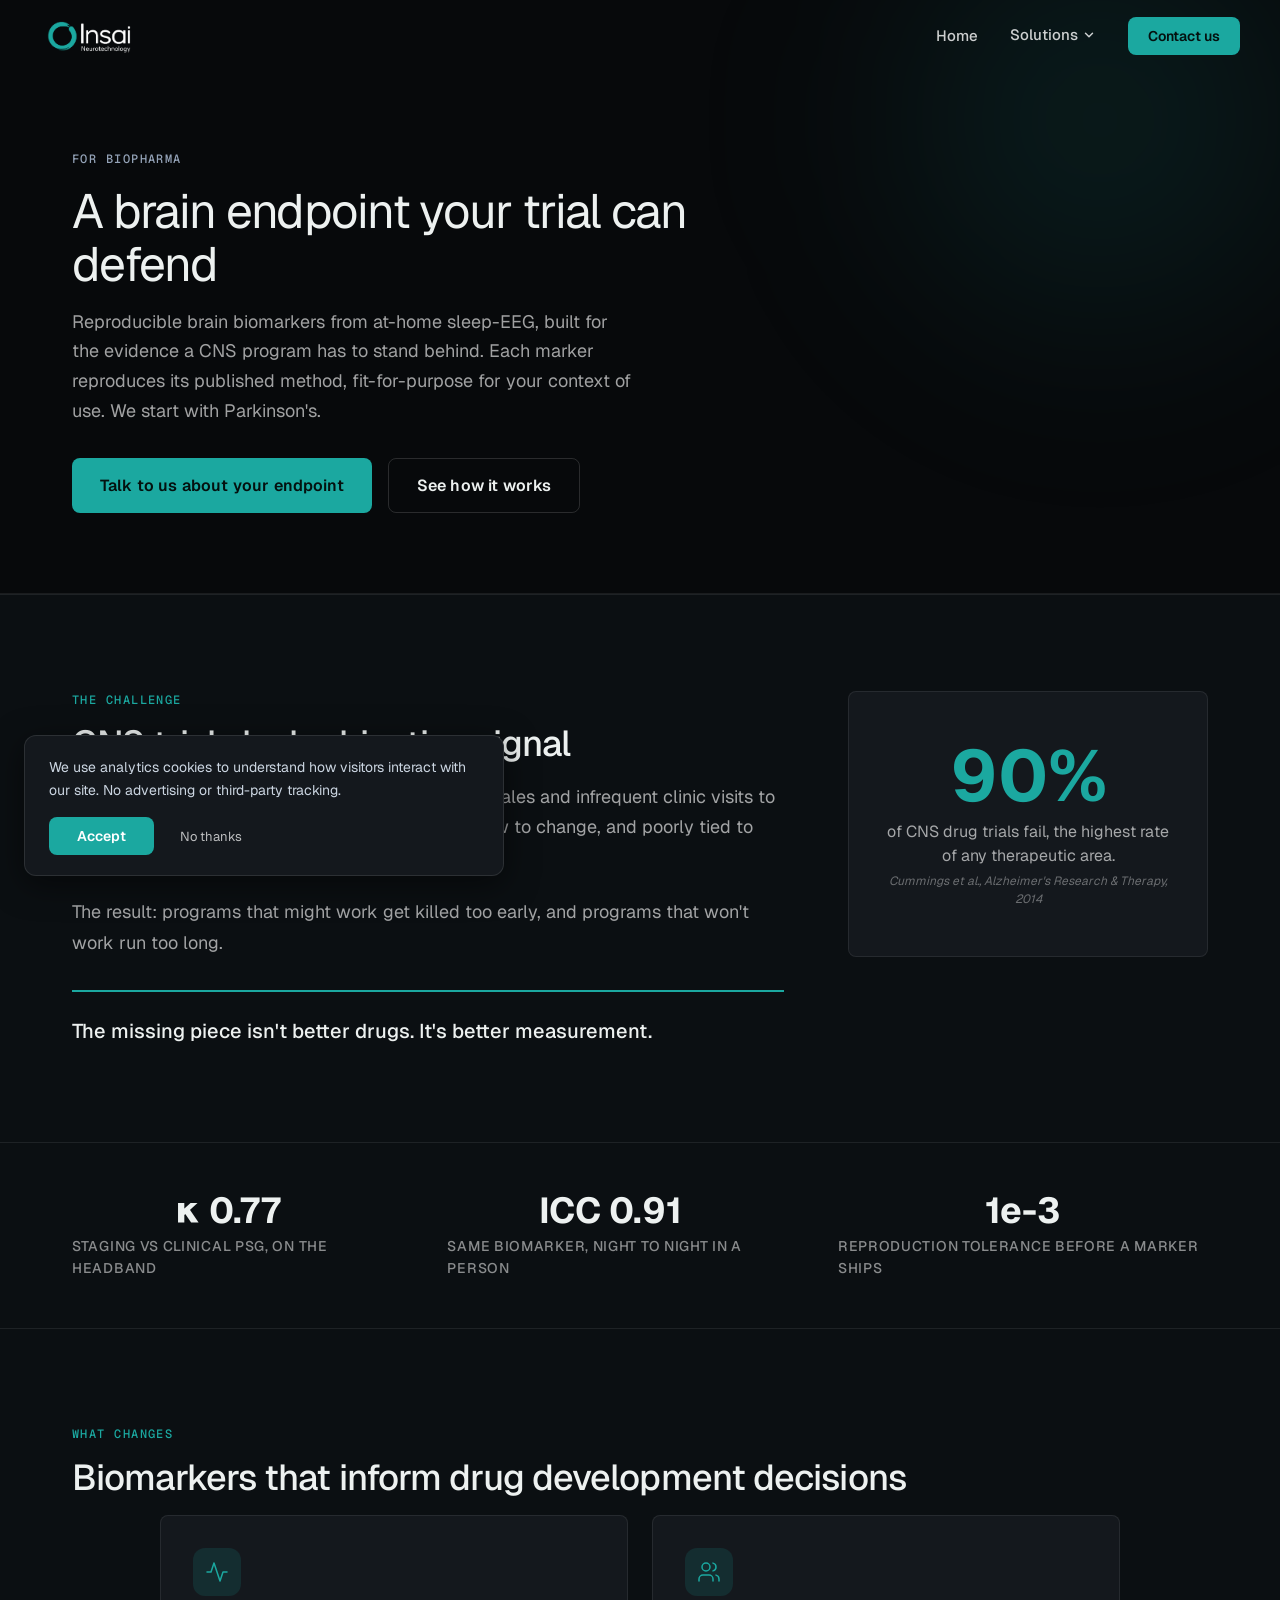
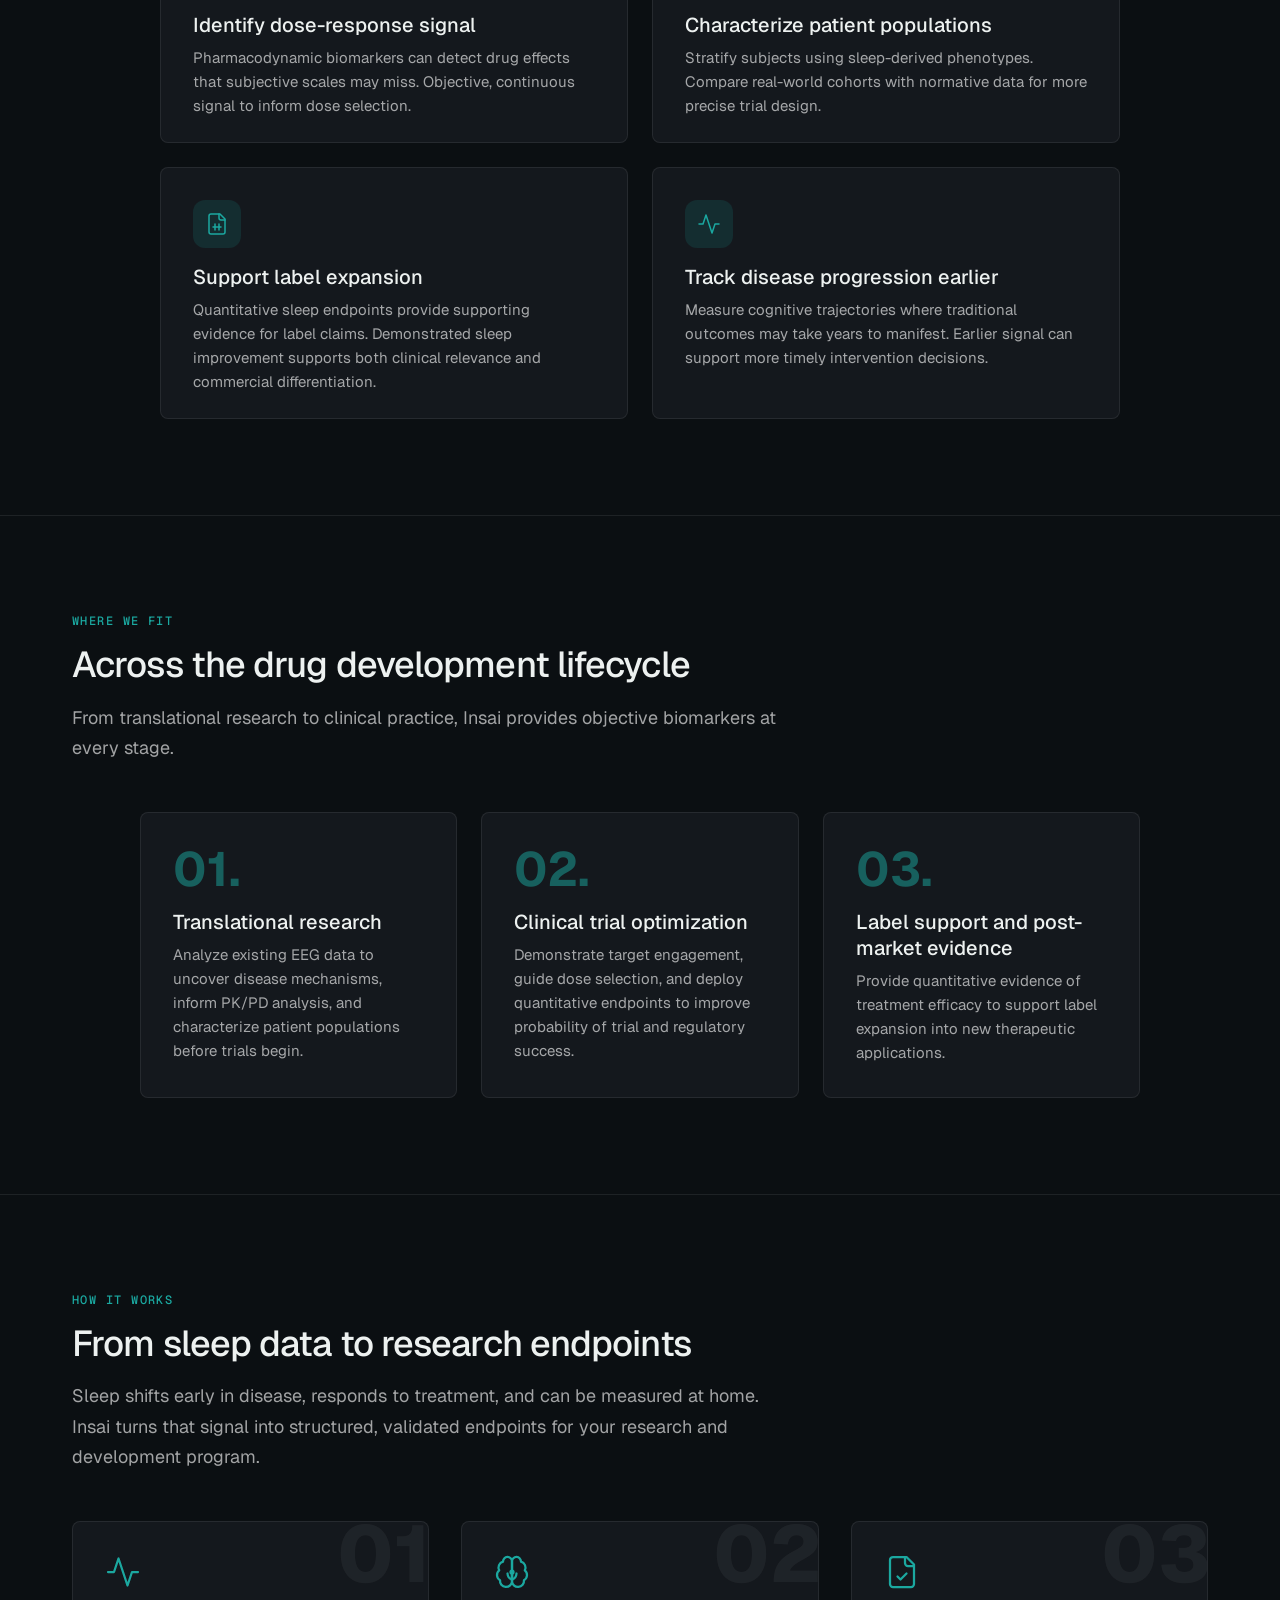
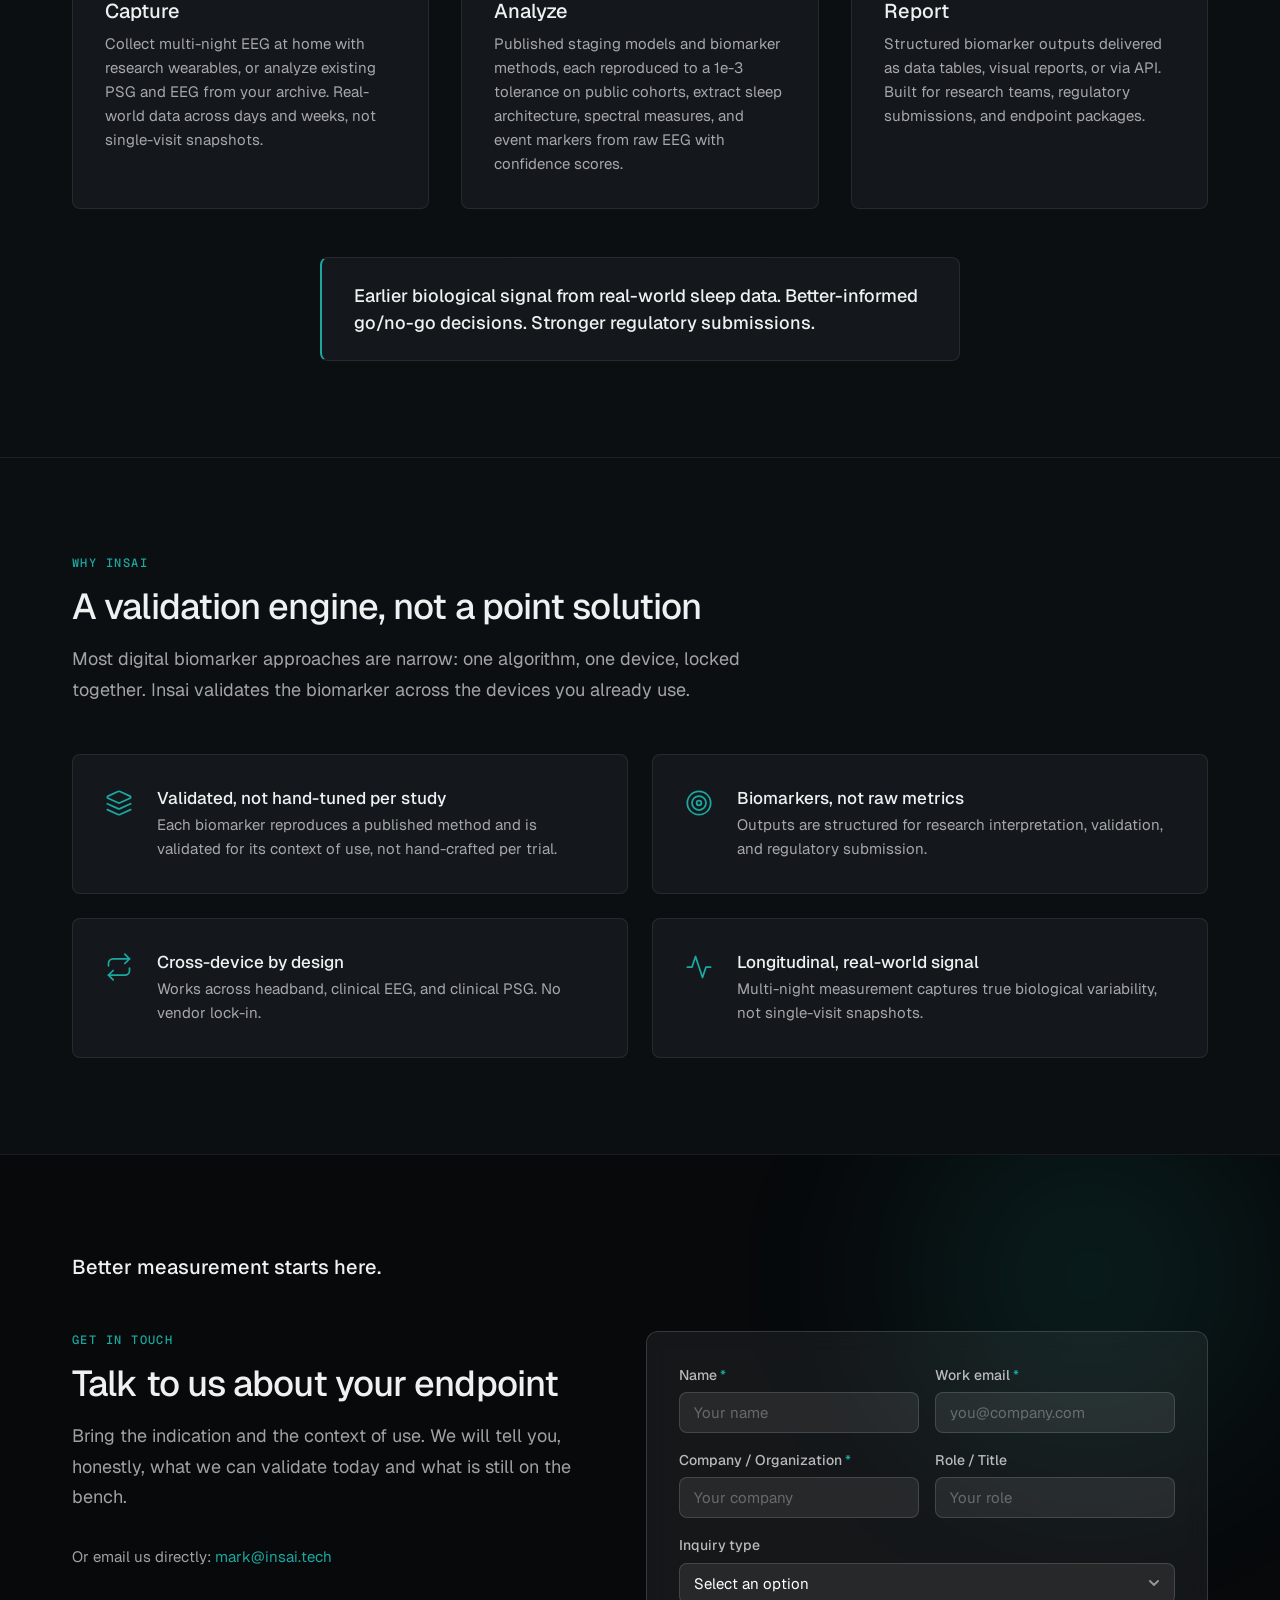
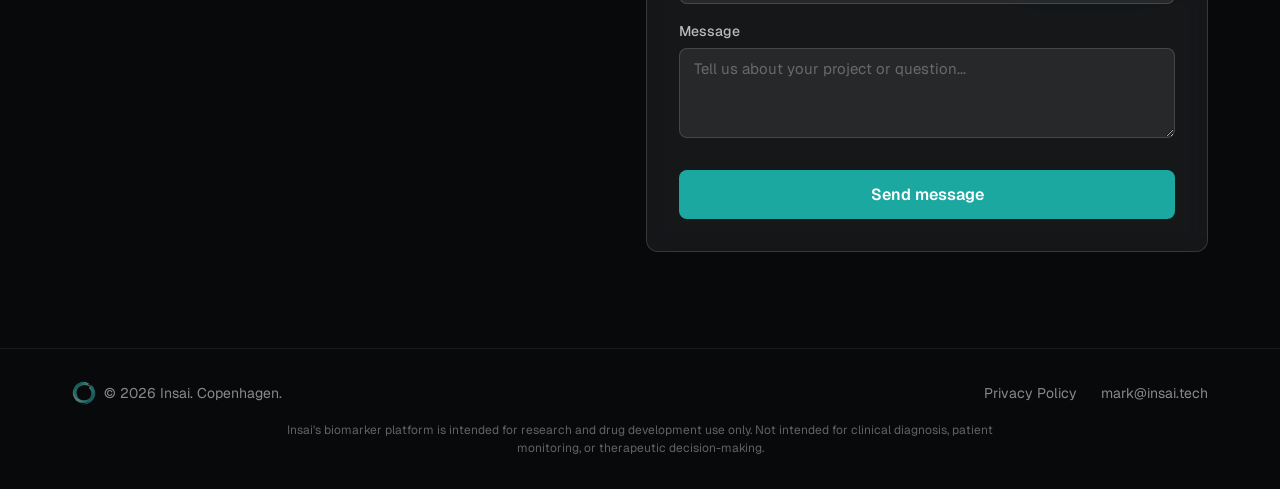
==== commit 3da5d08c: "sync preview to feature/dna-v1-redesign (homepage redesign) Pull the current public site into the no" ====
--- a/biopharma.html
+++ b/biopharma.html
@@ -1,10 +1,10 @@
 <!DOCTYPE html>
 <html lang="en">
 <head>
-<meta name="robots" content="noindex,nofollow">
 <meta charset="UTF-8">
 <meta name="viewport" content="width=device-width, initial-scale=1.0">
-<title>Insai | Objective Biomarkers for CNS Drug Development</title>
+<meta name="robots" content="noindex,nofollow">
+<title>Insai | Brain endpoints your CNS trial can defend</title>
 <!-- Google Analytics (GA4) - Consent Mode v2: loads immediately in cookieless mode -->
 <script>
   window.dataLayer = window.dataLayer || [];
@@ -1718,9 +1718,9 @@
 <!-- HERO -->
 <section class="hero" id="hero">
   <div class="container">
-    <div class="eyebrow hero__eyebrow">Solutions for Biopharma</div>
-    <h1 class="hero__headline">Validated biomarkers for CNS drug development</h1>
-    <p class="hero__subhead">Real-world sleep-EEG biomarkers for CNS trials, each shipped with the verification, analytical, and clinical validation evidence your team needs to use it fit-for-purpose. We start with Parkinson's.</p>
+    <div class="eyebrow hero__eyebrow">For biopharma</div>
+    <h1 class="hero__headline">A brain endpoint your trial can defend</h1>
+    <p class="hero__subhead">Reproducible brain biomarkers from at-home sleep-EEG, built for the evidence a CNS program has to stand behind. Each marker reproduces its published method, fit-for-purpose for your context of use. We start with Parkinson's.</p>
     <div class="hero__ctas">
       <a href="#contact" class="btn btn--primary">Talk to us about your endpoint</a>
       <a href="#platform" class="btn btn--secondary-light">See how it works</a>
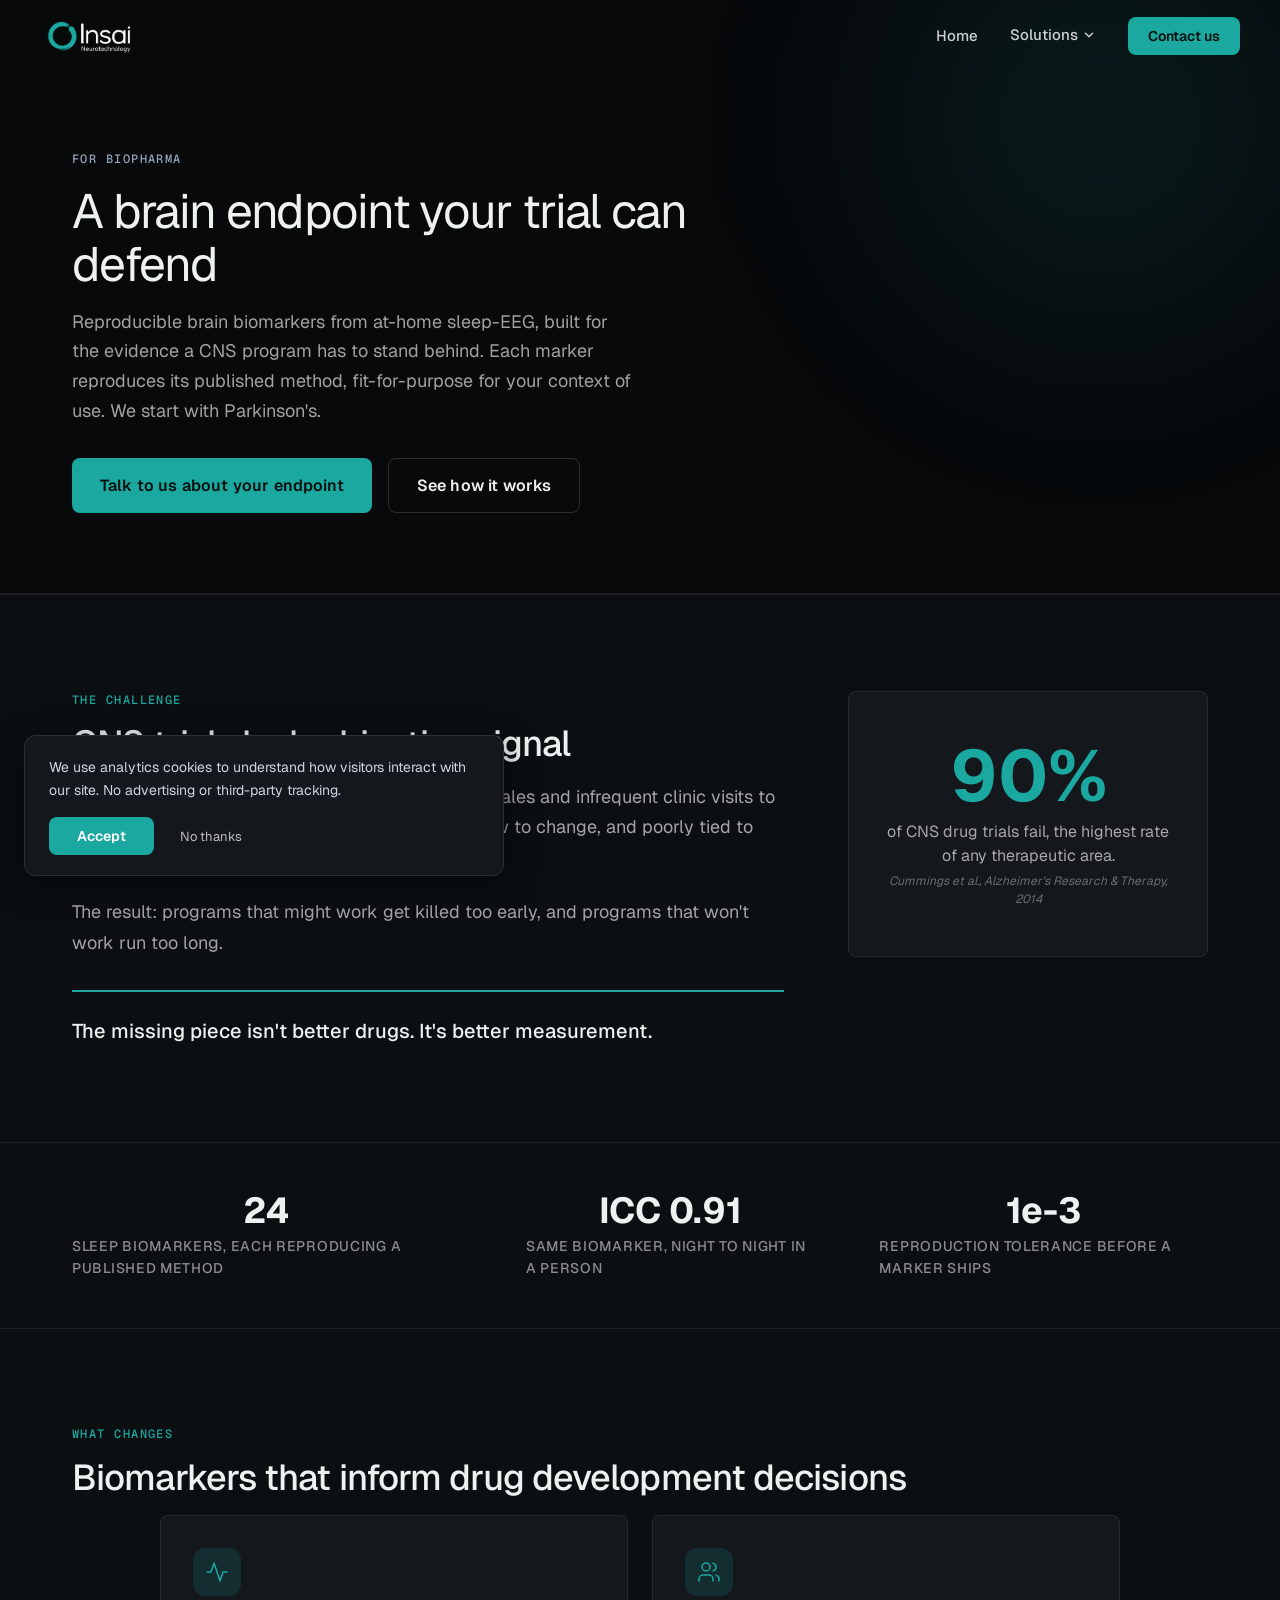
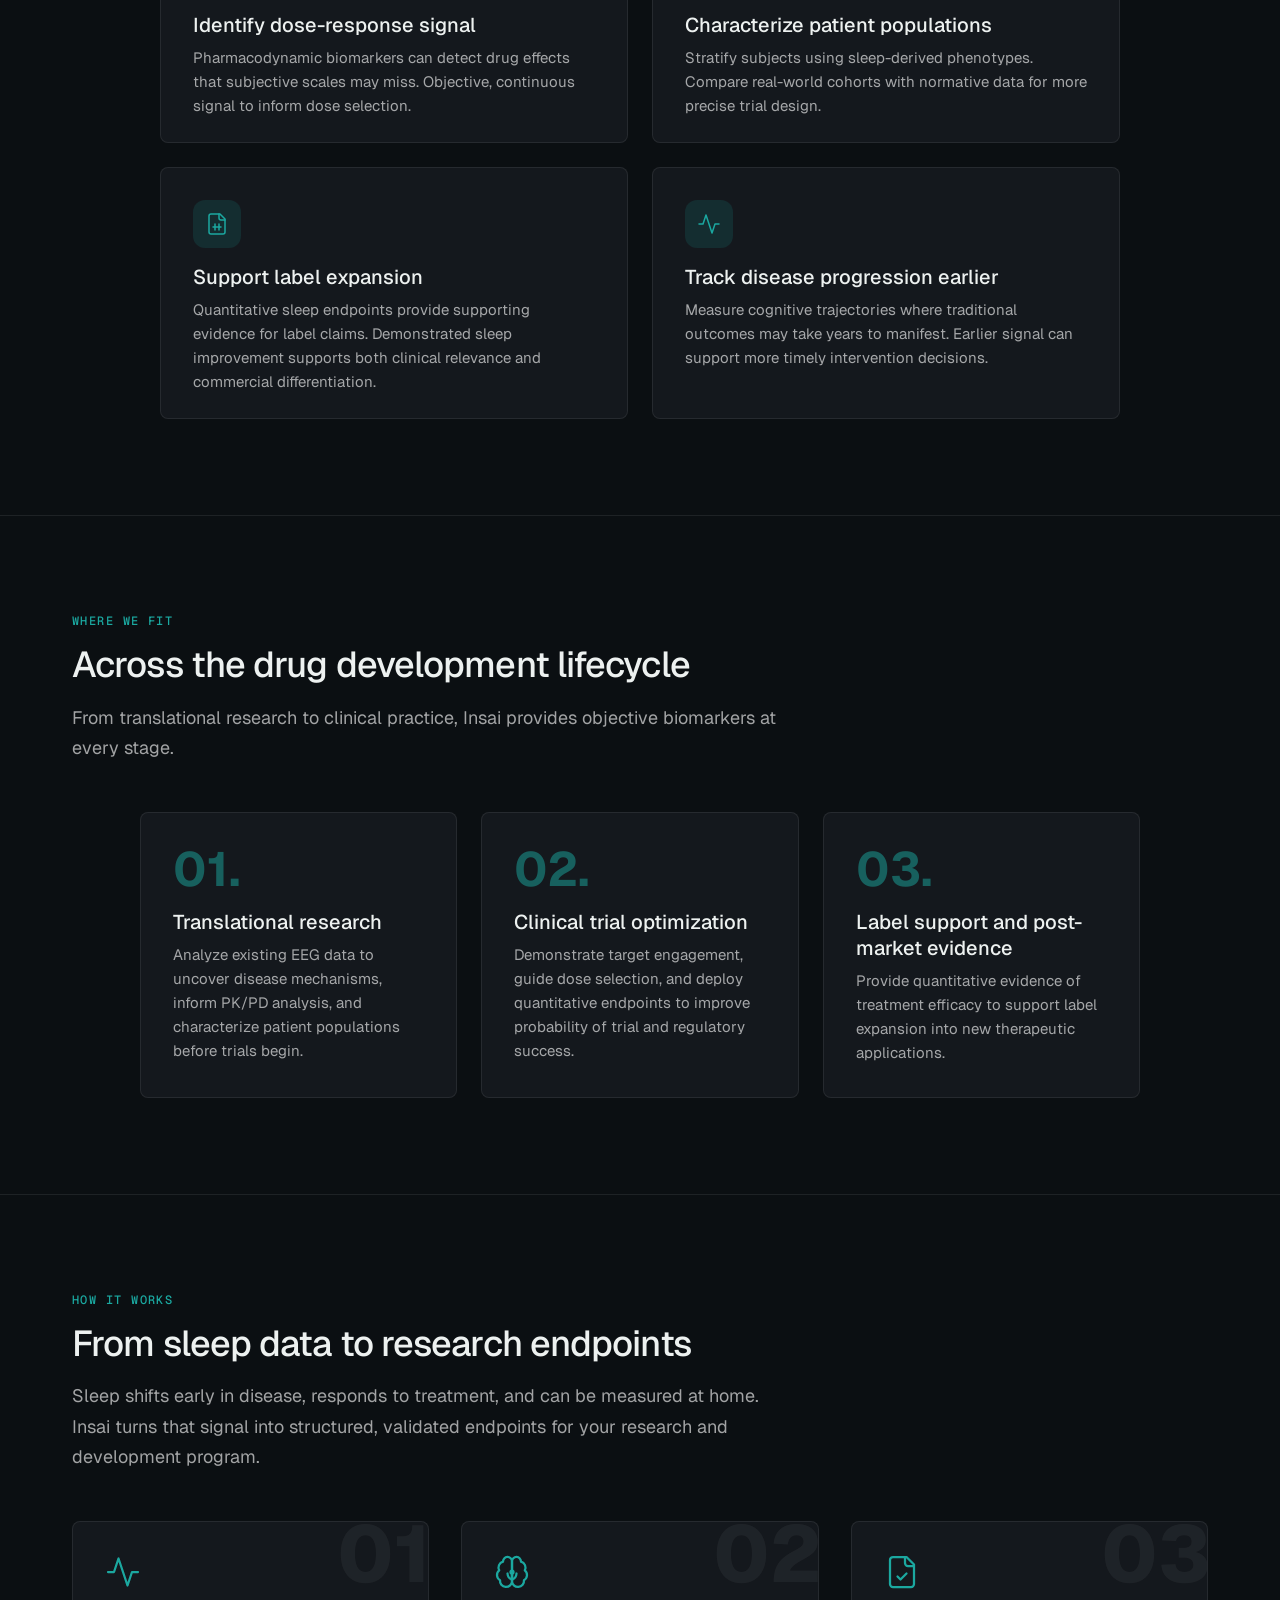
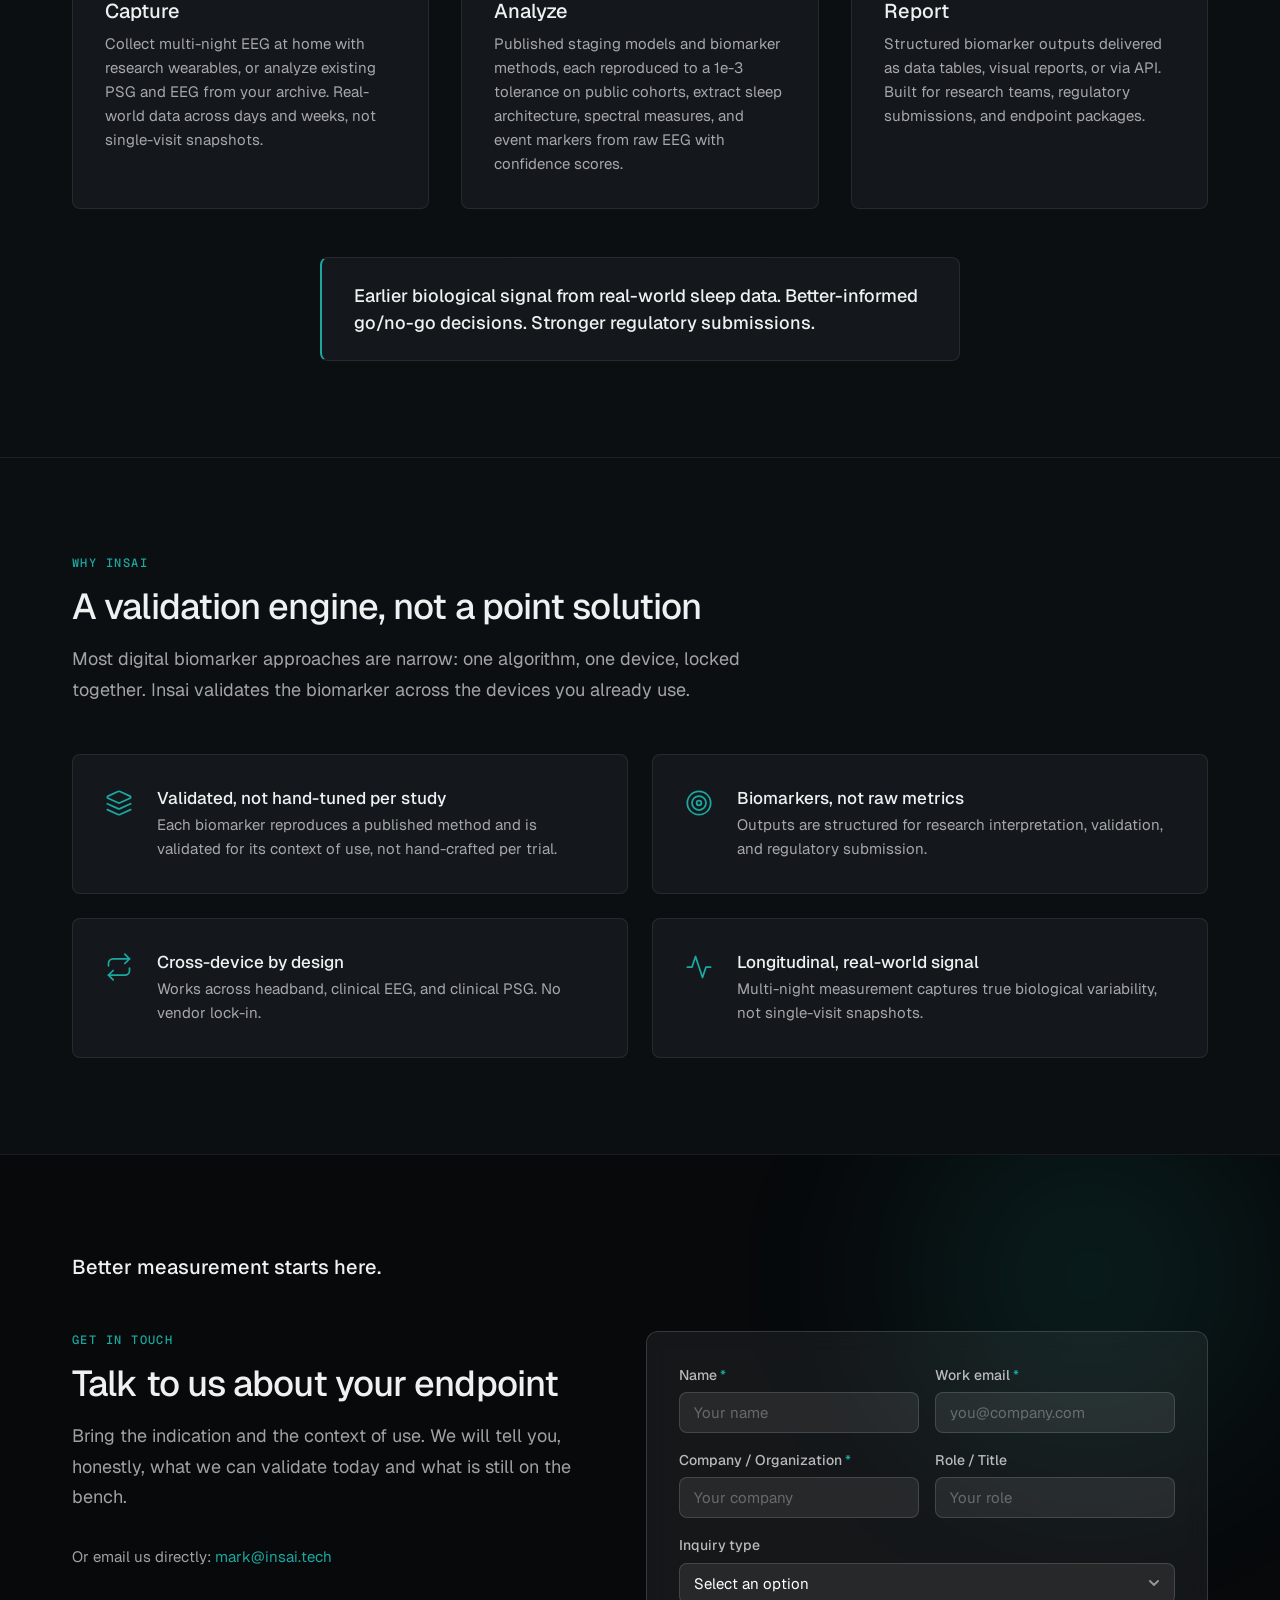
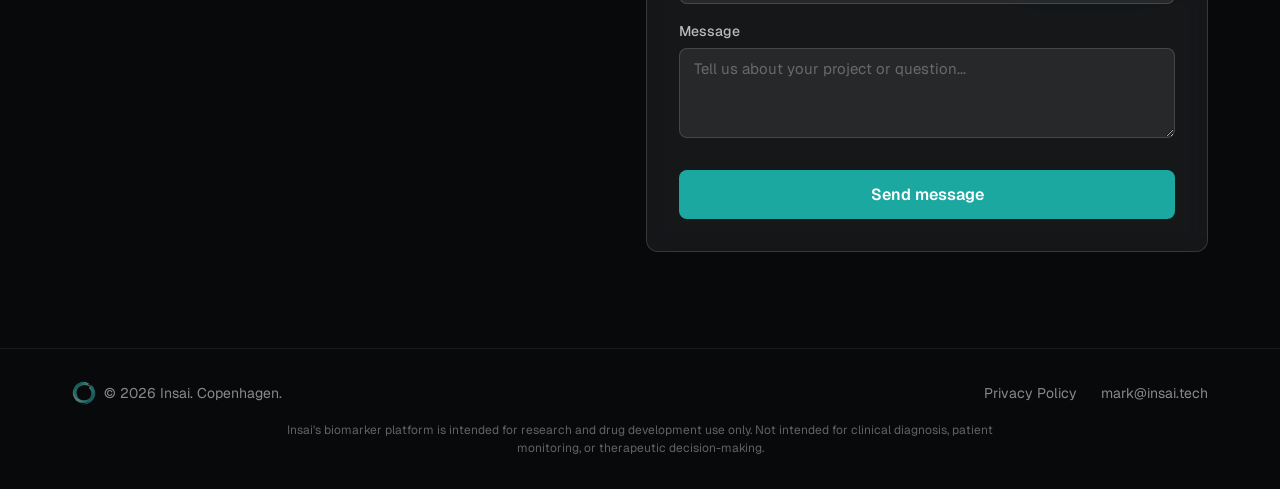
==== commit f25eef2e: "preview: refresh from feature/dna-v1-redesign @ 74bfd7c Snapshot of the current site: hero, Signals " ====
--- a/biopharma.html
+++ b/biopharma.html
@@ -1,9 +1,9 @@
 <!DOCTYPE html>
 <html lang="en">
 <head>
+<meta name="robots" content="noindex,nofollow">
 <meta charset="UTF-8">
 <meta name="viewport" content="width=device-width, initial-scale=1.0">
-<meta name="robots" content="noindex,nofollow">
 <title>Insai | Brain endpoints your CNS trial can defend</title>
 <!-- Google Analytics (GA4) - Consent Mode v2: loads immediately in cookieless mode -->
 <script>
@@ -1670,13 +1670,22 @@
           <svg xmlns="http://www.w3.org/2000/svg" viewBox="0 0 24 24" fill="none" stroke="currentColor" stroke-width="2.5" stroke-linecap="round" stroke-linejoin="round"><polyline points="6 9 12 15 18 9"/></svg>
         </button>
         <div class="navbar__dropdown-menu">
+          <a href="parkinsons.html" class="navbar__dropdown-item">
+            <div class="navbar__dropdown-item-icon">
+              <svg xmlns="http://www.w3.org/2000/svg" viewBox="0 0 24 24" fill="none" stroke="currentColor" stroke-width="2" stroke-linecap="round" stroke-linejoin="round"><path d="M12 2a5 5 0 0 0-5 5v1a4 4 0 0 0-1 7.87V17a3 3 0 0 0 3 3h1"/><path d="M12 2a5 5 0 0 1 5 5v1a4 4 0 0 1 1 7.87V17a3 3 0 0 1-3 3h-1"/><path d="M12 2v18"/></svg>
+            </div>
+            <div class="navbar__dropdown-item-text">
+              <span class="navbar__dropdown-item-label">Parkinson&apos;s</span>
+              <span class="navbar__dropdown-item-desc">Brain and body markers, between clinic visits</span>
+            </div>
+          </a>
           <a href="biopharma.html" class="navbar__dropdown-item">
             <div class="navbar__dropdown-item-icon">
               <svg xmlns="http://www.w3.org/2000/svg" viewBox="0 0 24 24" fill="none" stroke="currentColor" stroke-width="2" stroke-linecap="round" stroke-linejoin="round"><path d="M10 2v7.31"/><path d="M14 9.3V1.99"/><path d="M8.5 2h7"/><path d="M14 9.3a6.5 6.5 0 1 1-4 0"/><path d="M5.58 16.5h12.85"/></svg>
             </div>
             <div class="navbar__dropdown-item-text">
               <span class="navbar__dropdown-item-label">Biopharma</span>
-              <span class="navbar__dropdown-item-desc">Validated endpoints for CNS drug development</span>
+              <span class="navbar__dropdown-item-desc">Brain and body endpoints for CNS trials</span>
             </div>
           </a>
           <a href="research.html" class="navbar__dropdown-item">
@@ -1709,7 +1718,8 @@
 
 <div class="navbar__mobile" id="mobile-nav">
   <a href="index.html" onclick="closeMobileNav()">Home</a>
-  <a href="biopharma.html" onclick="closeMobileNav()">Biopharma</a>
+  <a href="parkinsons.html" onclick="closeMobileNav()">Parkinson&apos;s</a>
+    <a href="biopharma.html" onclick="closeMobileNav()">Biopharma</a>
   <a href="research.html" onclick="closeMobileNav()">Research</a>
   <a href="evidence.html" onclick="closeMobileNav()">Science</a>
   <a href="#contact" onclick="closeMobileNav()">Contact us</a>
@@ -1756,8 +1766,8 @@
   <div class="container">
     <div class="insai-stats__bar">
       <div class="insai-stats__item">
-        <span class="insai-stats__number">&kappa; 0.77</span>
-        <span class="insai-stats__label">staging vs clinical PSG, on the headband</span>
+        <span class="insai-stats__number">24</span>
+        <span class="insai-stats__label">sleep biomarkers, each reproducing a published method</span>
       </div>
       <div class="insai-stats__item">
         <span class="insai-stats__number">ICC 0.91</span>
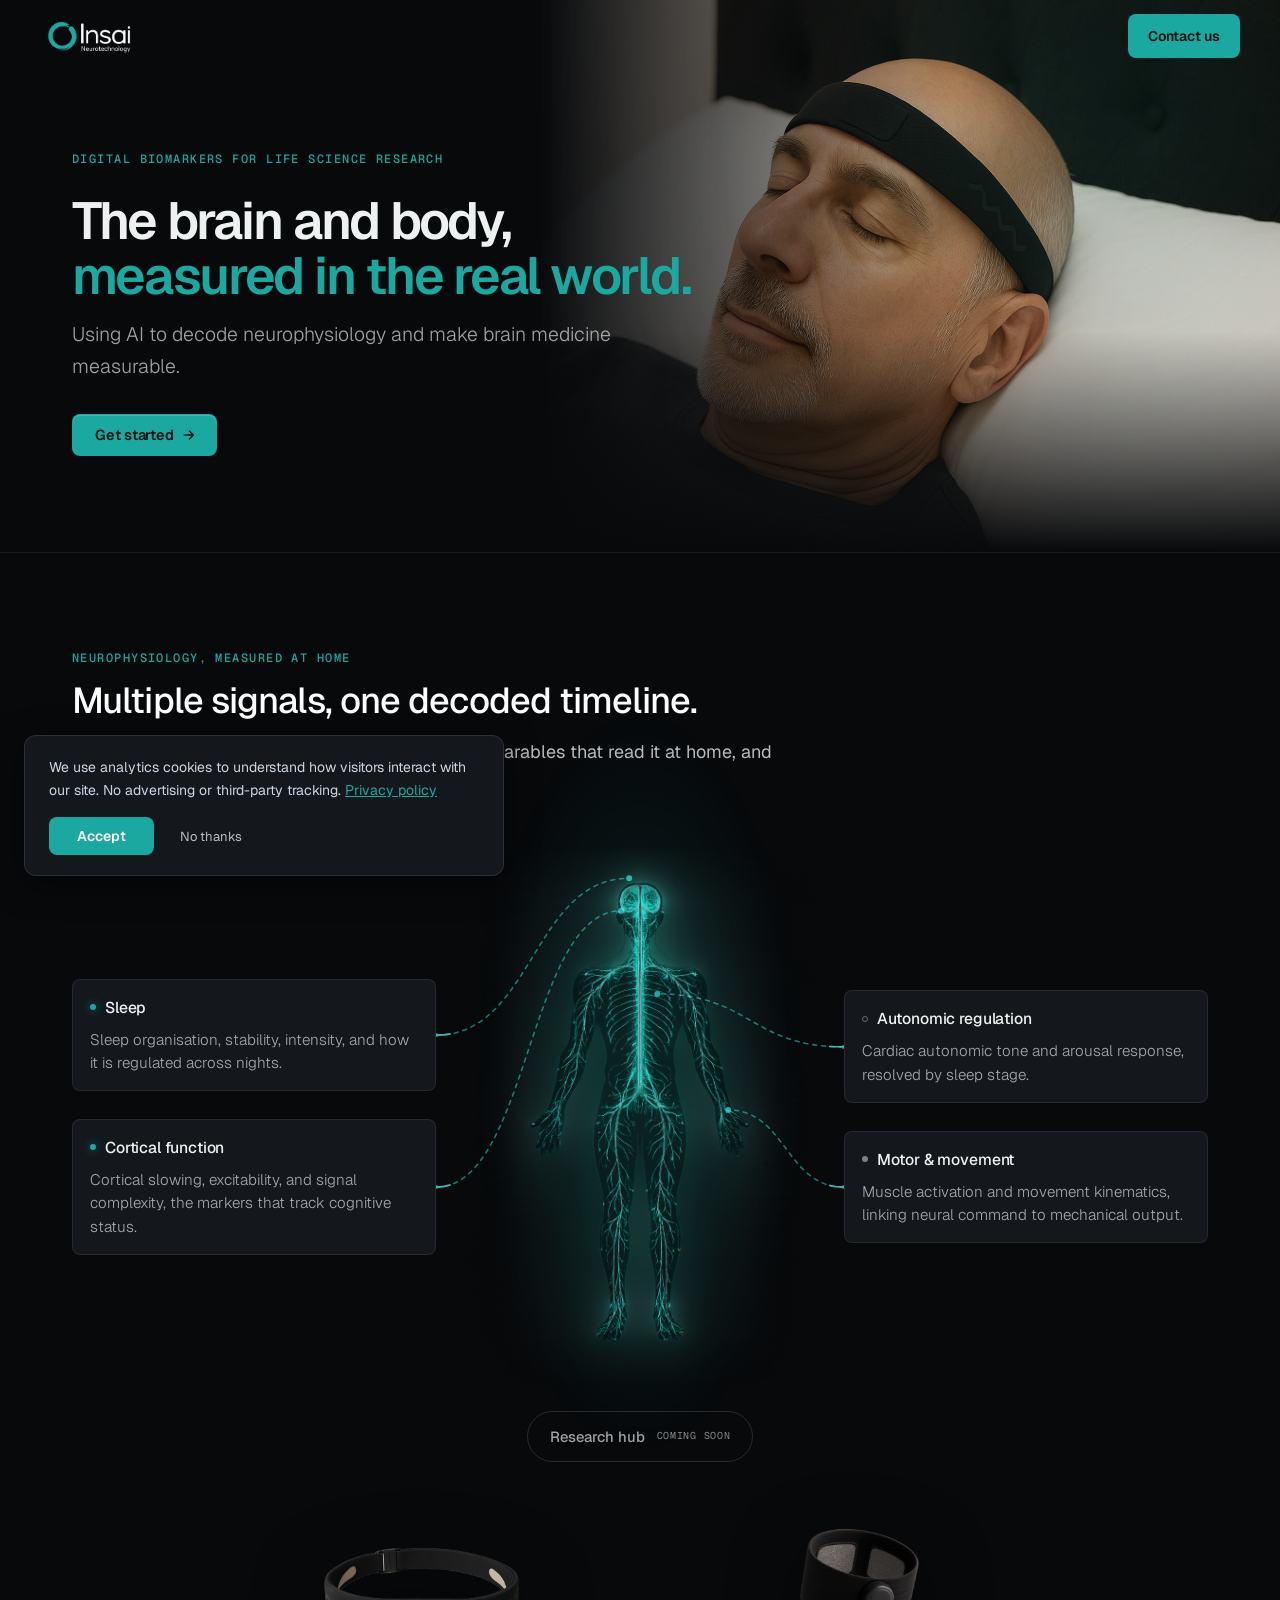
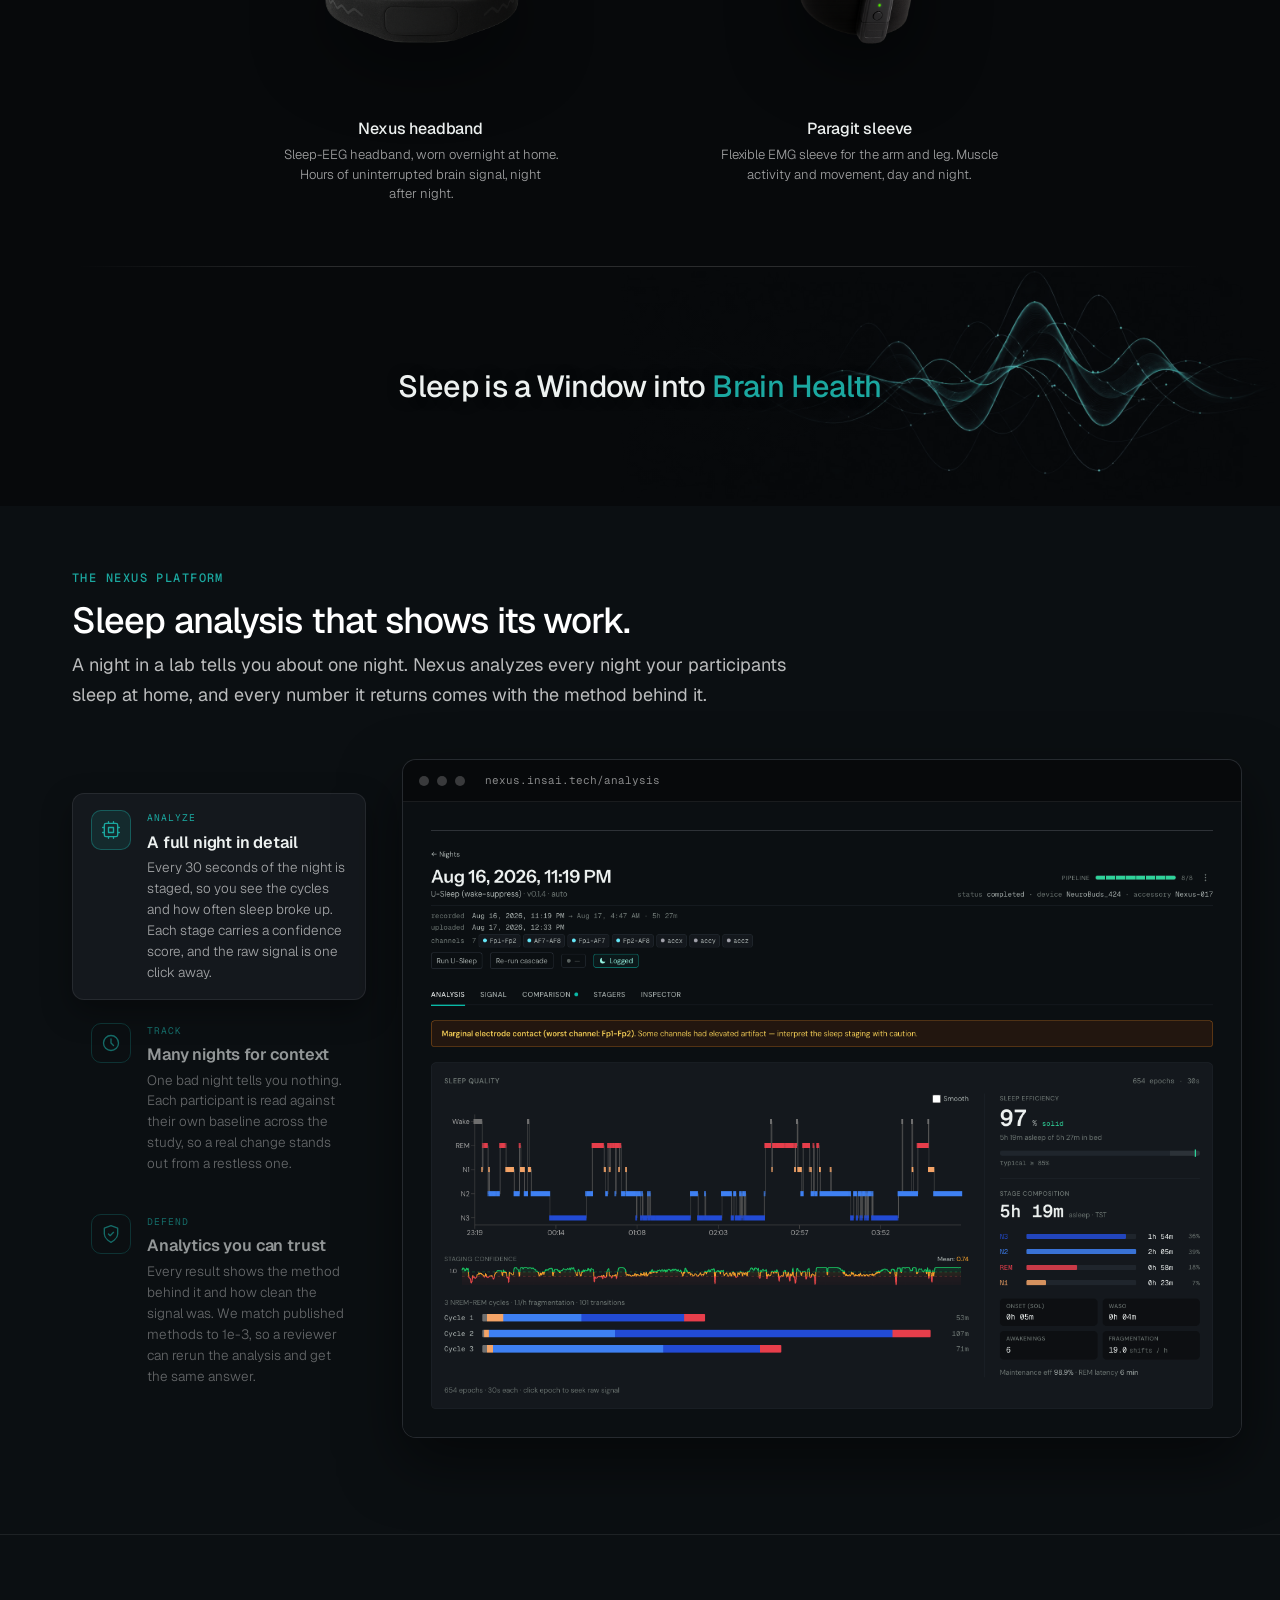
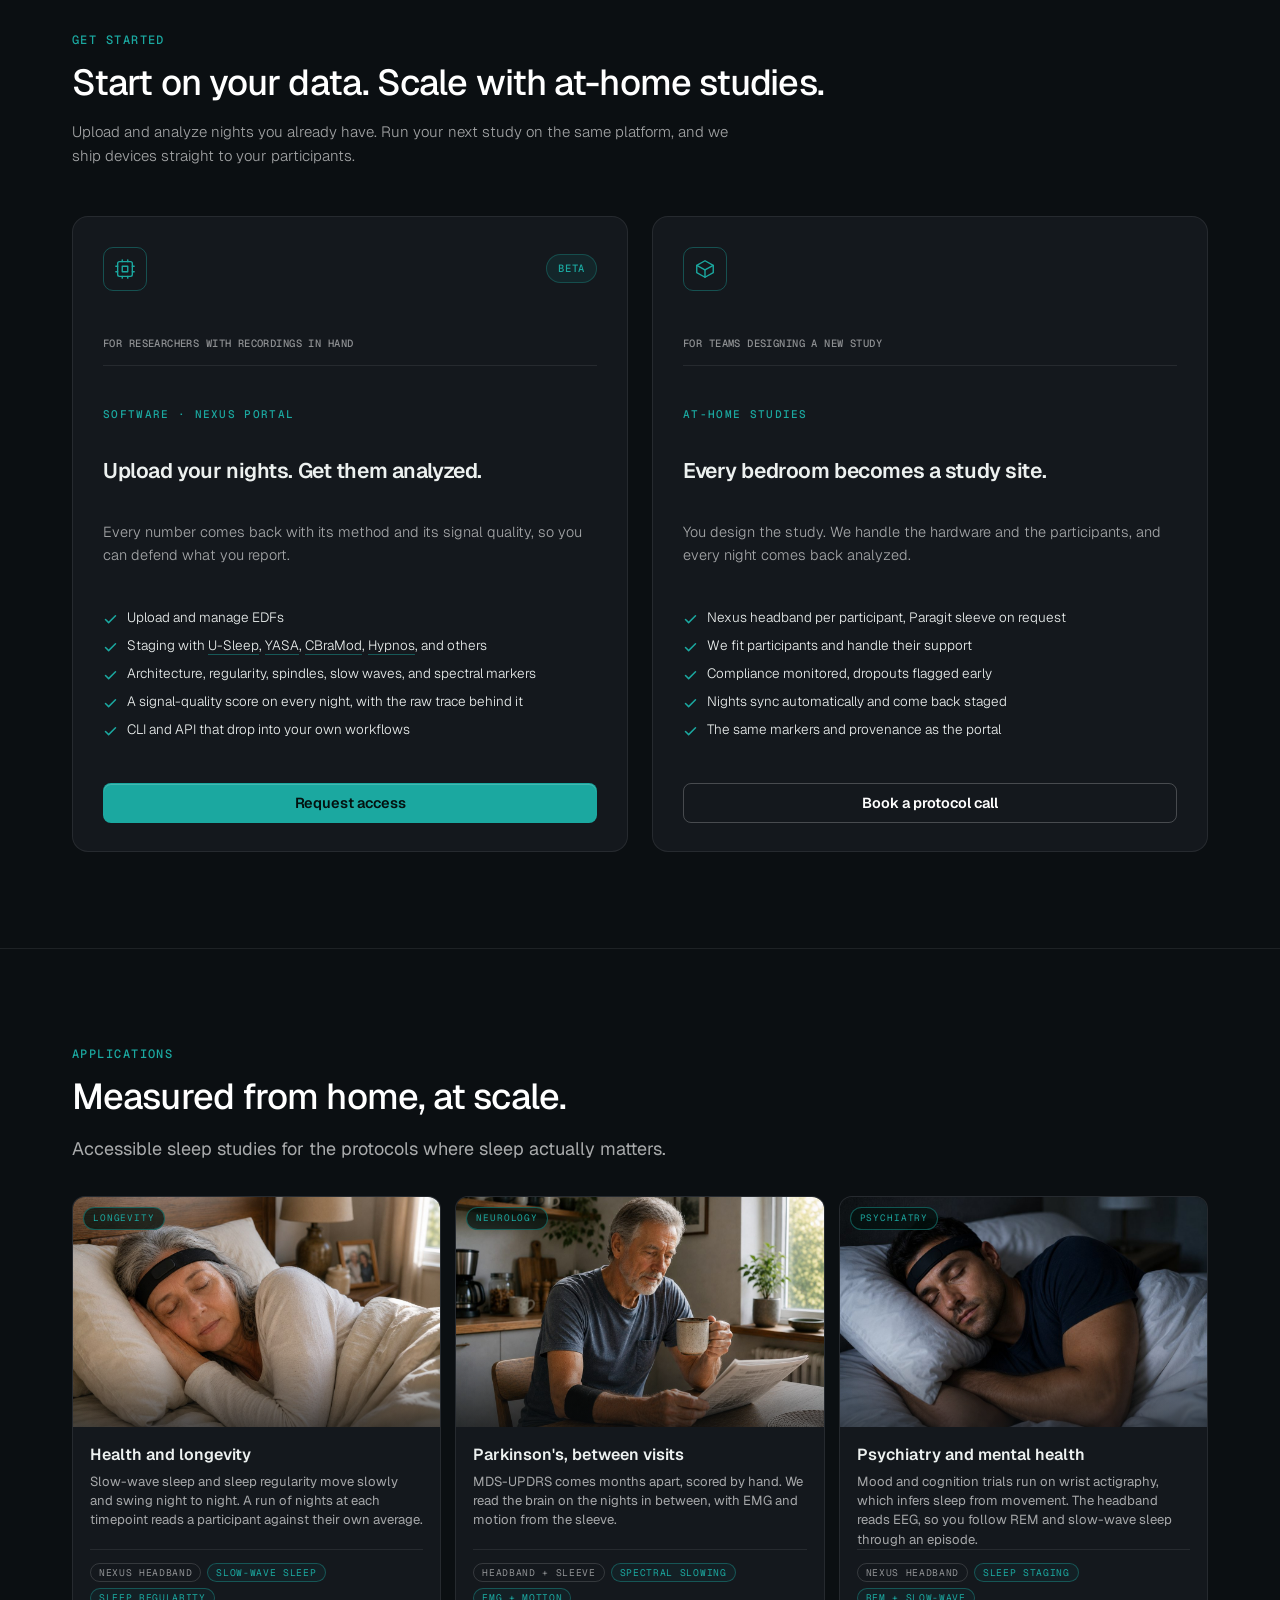
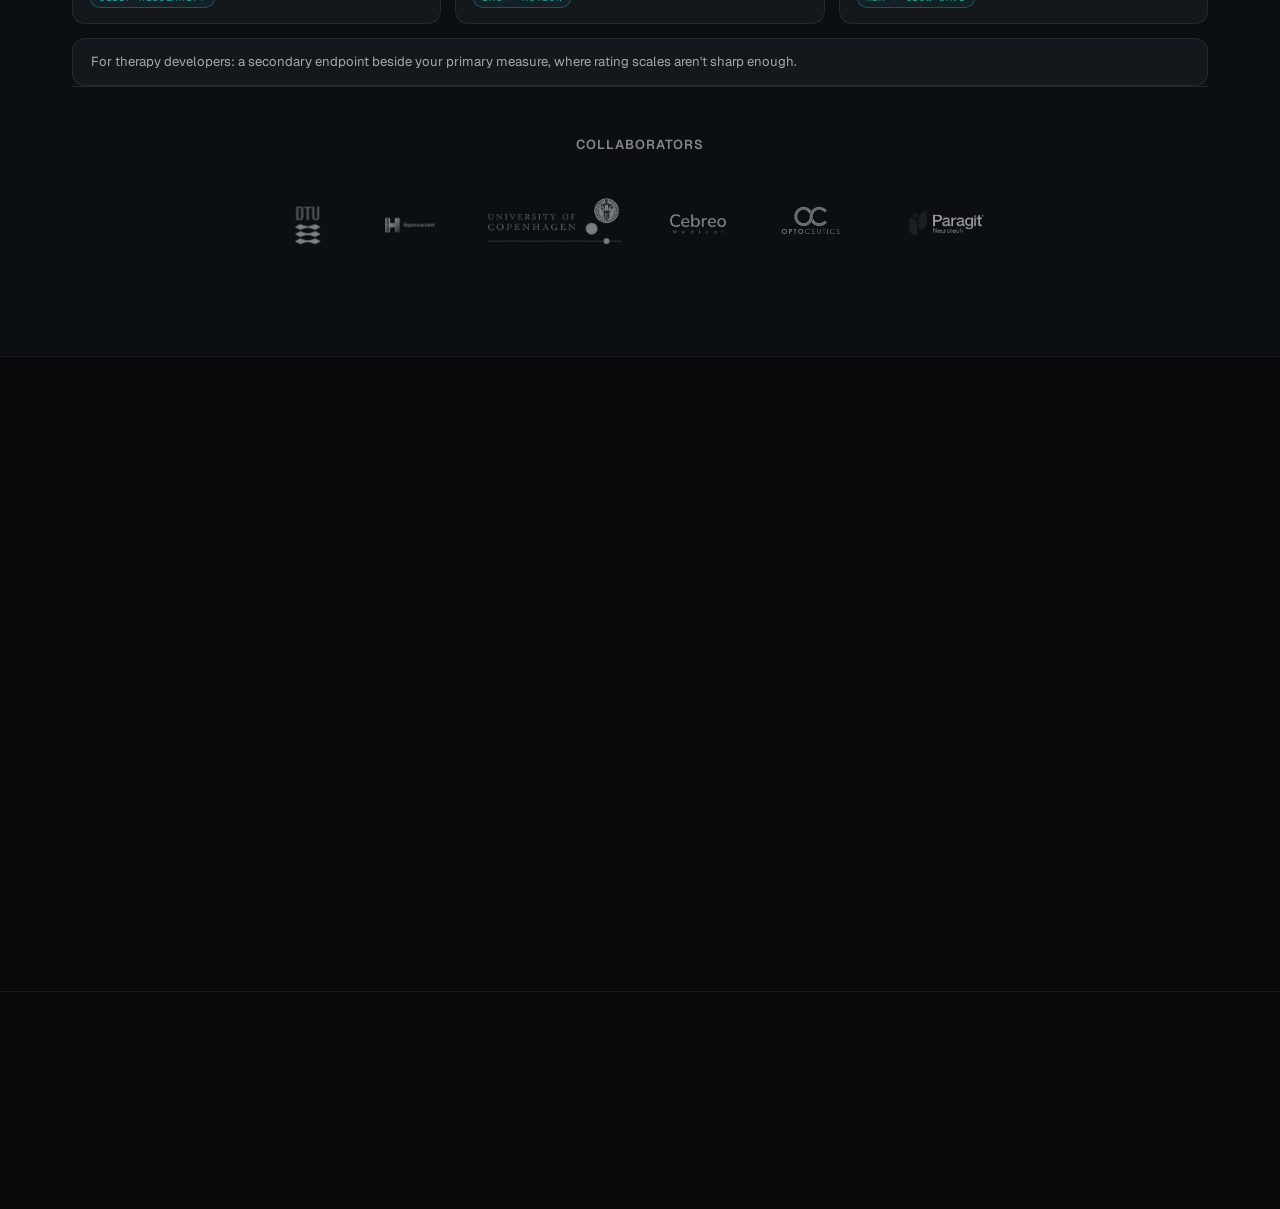
==== commit 86651888: "preview: launch build from feature/dna-v1-redesign @ 0c2729e Mirror is now the exact artifact the Pa" ====
--- a/biopharma.html
+++ b/biopharma.html
@@ -1,2210 +1,16 @@
-<!DOCTYPE html>
+<!doctype html>
+<!-- Retired for the Sep 2026 launch. The real page is in _drafts/ and ships in a later
+     release. Redirect, not a 404, so inbound links and the existing traffic survive.
+     Deliberately carries no robots directive: blocking crawlers here would stop
+     Google consolidating this URL into the homepage. -->
 <html lang="en">
 <head>
 <meta name="robots" content="noindex,nofollow">
-<meta charset="UTF-8">
-<meta name="viewport" content="width=device-width, initial-scale=1.0">
-<title>Insai | Brain endpoints your CNS trial can defend</title>
-<!-- Google Analytics (GA4) - Consent Mode v2: loads immediately in cookieless mode -->
-<script>
-  window.dataLayer = window.dataLayer || [];
-  function gtag(){dataLayer.push(arguments);}
-  window.gtag = gtag;
-
-  // Set default consent state before GA4 loads
-  var storedConsent = localStorage.getItem('cookie-consent');
-  gtag('consent', 'default', {
-    analytics_storage: storedConsent === 'accepted' ? 'granted' : 'denied',
-    ad_storage: 'denied',
-    ad_user_data: 'denied',
-    ad_personalization: 'denied',
-    wait_for_update: 500
-  });
-
-  window.GA_MEASUREMENT_ID = 'G-VBBBKQDH0W';
-</script>
-<script async src="https://www.googletagmanager.com/gtag/js?id=G-VBBBKQDH0W"></script>
-<script>
-  gtag('js', new Date());
-  gtag('config', window.GA_MEASUREMENT_ID);
-</script>
-<meta name="description" content="Insai uses AI to extract validated biomarkers from real-world sleep data, giving clinical teams earlier, objective signal in CNS trials.">
-<!-- Open Graph -->
-<meta property="og:title" content="Insai | Objective Biomarkers for CNS Drug Development">
-<meta property="og:description" content="Insai uses AI to extract validated biomarkers from real-world sleep data, giving clinical teams earlier, objective signal in CNS trials.">
-<meta property="og:image" content="https://insai.tech/assets/eeg-wave-hero.jpg">
-<meta property="og:url" content="https://insai.tech/biopharma.html">
-<meta property="og:type" content="website">
-<meta property="og:site_name" content="Insai">
-<!-- Twitter Card -->
-<meta name="twitter:card" content="summary_large_image">
-<meta name="twitter:title" content="Insai | Objective Biomarkers for CNS Drug Development">
-<meta name="twitter:description" content="Insai uses AI to extract validated biomarkers from real-world sleep data, giving clinical teams earlier, objective signal in CNS trials.">
-<meta name="twitter:image" content="https://insai.tech/assets/eeg-wave-hero.jpg">
-<!-- Canonical URL -->
-<link rel="canonical" href="https://insai.tech/biopharma.html">
-<link rel="preconnect" href="https://fonts.googleapis.com">
-<link rel="preconnect" href="https://fonts.gstatic.com" crossorigin>
-<link href="https://fonts.googleapis.com/css2?family=Geist:wght@300;400;500;600;700;800&family=Geist+Mono:wght@400;500&display=swap" rel="stylesheet">
-<link rel="icon" type="image/png" href="assets/Insai-logo-2026-icon.png">
-<style>
-/* ============================================
-   INSAI DESIGN TOKENS v1.0
-   ============================================ */
-:root {
-  --color-teal: #1BA8A0;
-  --color-teal-dark: #148F88;
-  --color-teal-light: #E6F7F6;
-  --color-navy: #1E2D3D;
-  --color-slate: #475569;
-  --color-gray: #94A3B8;
-  --color-border: #E2E8F0;
-  --color-surface: #F8FAFC;
-  --color-white: #FFFFFF;
-
-  /* STRICT dark system (DESIGN.md) */
-  --bg: #0B0F12;
-  --bg-deep: #07090B;
-  --surface: #14181D;
-  --surface-2: #1A1F26;
-  --border-d: rgba(255,255,255,0.08);
-  --border-d-strong: rgba(255,255,255,0.14);
-  --fg: #EDF1F0;
-  --fg-muted: rgba(255,255,255,0.62);
-  --fg-dim: rgba(255,255,255,0.52);
-  --accent-bright: #3DBEB6;
-  --accent-glow: rgba(27,168,160,0.14);
-
-  --font-sans: 'Geist', system-ui, -apple-system, sans-serif;
-  --font-mono: 'Geist Mono', ui-monospace, 'SF Mono', Menlo, monospace;
-  --space-xs: 4px;
-  --space-sm: 8px;
-  --space-md: 16px;
-  --space-lg: 24px;
-  --space-xl: 32px;
-  --space-2xl: 48px;
-  --space-3xl: 64px;
-  --space-4xl: 96px;
-  --radius-md: 8px;
-  --shadow-sm: 0 1px 3px rgba(30, 45, 61, 0.06);
-  --shadow-md: 0 4px 12px rgba(30, 45, 61, 0.08);
-  --max-width: 1200px;
-  --max-width-text: 720px;
-}
-
-*, *::before, *::after { margin: 0; padding: 0; box-sizing: border-box; }
-
-html {
-  scroll-behavior: smooth;
-  -webkit-font-smoothing: antialiased;
-  -moz-osx-font-smoothing: grayscale;
-}
-
-body {
-  font-family: var(--font-sans);
-  color: var(--color-slate);
-  background: var(--color-white);
-  line-height: 1.6;
-  font-size: 16px;
-}
-
-img { max-width: 100%; display: block; }
-a { color: inherit; text-decoration: none; }
-
-/* ============================================
-   TEAL TOP ACCENT BAR
-   ============================================ */
-.top-accent {
-  height: 3px;
-  background: var(--color-teal);
-  position: fixed;
-  top: 0;
-  left: 0;
-  right: 0;
-  z-index: 200;
-}
-
-/* ============================================
-   NAVBAR
-   ============================================ */
-.navbar {
-  position: fixed;
-  top: 3px;
-  left: 0; right: 0;
-  z-index: 100;
-  padding: 0 var(--space-xl);
-  transition: background 0.3s, box-shadow 0.3s;
-}
-
-.navbar--transparent { background: transparent; }
-
-.navbar--solid {
-  background: var(--color-white);
-  box-shadow: var(--shadow-sm);
-}
-
-.navbar__inner {
-  max-width: var(--max-width);
-  margin: 0 auto;
-  display: flex;
-  align-items: center;
-  justify-content: space-between;
-  height: 72px;
-}
-
-.navbar__logo {
-  display: flex;
-  align-items: center;
-  gap: 10px;
-}
-
-.navbar__logo img { height: 36px; width: auto; }
-
-.navbar__links {
-  display: flex;
-  align-items: center;
-  gap: var(--space-xl);
-  list-style: none;
-}
-
-.navbar__link {
-  font-size: 15px;
-  font-weight: 500;
-  transition: color 0.2s;
-  padding: 4px 0;
-  border-bottom: 2px solid transparent;
-  cursor: pointer;
-}
-
-.navbar--transparent .navbar__link { color: rgba(255, 255, 255, 0.8); }
-.navbar--transparent .navbar__link:hover,
-.navbar--transparent .navbar__link--active {
-  color: var(--color-white);
-  border-bottom-color: var(--color-teal);
-}
-
-.navbar--solid .navbar__link { color: var(--color-slate); }
-.navbar--solid .navbar__link:hover,
-.navbar--solid .navbar__link--active {
-  color: var(--color-navy);
-  border-bottom-color: var(--color-teal);
-}
-
-.navbar__cta {
-  font-size: 14px;
-  font-weight: 600;
-  padding: 8px 20px;
-  border-radius: var(--radius-md);
-  background: var(--color-teal);
-  color: var(--color-white);
-  transition: background 0.2s;
-  cursor: pointer;
-  display: inline-block;
-}
-
-.navbar__cta:hover { background: var(--color-teal-dark); }
-
-/* Dropdown */
-.navbar__dropdown { position: relative; }
-
-.navbar__dropdown-toggle {
-  display: flex;
-  align-items: center;
-  gap: 4px;
-  font-size: 15px;
-  font-weight: 500;
-  padding: 4px 0;
-  border: none;
-  border-bottom: 2px solid transparent;
-  background: none;
-  cursor: pointer;
-  font-family: var(--font-sans);
-  transition: color 0.2s;
-}
-
-.navbar__dropdown-toggle svg {
-  width: 14px;
-  height: 14px;
-  transition: transform 0.2s;
-}
-
-.navbar__dropdown:hover .navbar__dropdown-toggle svg,
-.navbar__dropdown.is-open .navbar__dropdown-toggle svg {
-  transform: rotate(180deg);
-}
-
-.navbar--transparent .navbar__dropdown-toggle { color: rgba(255, 255, 255, 0.8); }
-.navbar--transparent .navbar__dropdown-toggle:hover,
-.navbar--transparent .navbar__dropdown.is-open .navbar__dropdown-toggle { color: var(--color-white); }
-
-.navbar--solid .navbar__dropdown-toggle { color: var(--color-slate); }
-.navbar--solid .navbar__dropdown-toggle:hover,
-.navbar--solid .navbar__dropdown.is-open .navbar__dropdown-toggle { color: var(--color-navy); }
-
-.navbar__dropdown-menu {
-  position: absolute;
-  top: calc(100% + 10px);
-  left: 0;
-  min-width: 200px;
-  background: var(--color-white);
-  border-radius: var(--radius-md);
-  box-shadow: 0 8px 24px rgba(30, 45, 61, 0.12), 0 2px 6px rgba(30, 45, 61, 0.06);
-  border: 1px solid var(--color-border);
-  padding: 8px 0;
-  opacity: 0;
-  visibility: hidden;
-  transform: translateY(4px);
-  transition: opacity 0.2s, visibility 0.2s, transform 0.2s;
-  z-index: 110;
-}
-
-.navbar__dropdown:hover .navbar__dropdown-menu,
-.navbar__dropdown.is-open .navbar__dropdown-menu {
-  opacity: 1;
-  visibility: visible;
-  transform: translateY(0);
-}
-
-.navbar__dropdown-item {
-  display: flex;
-  align-items: flex-start;
-  gap: 12px;
-  padding: 12px 16px;
-  transition: background 0.15s;
-  cursor: pointer;
-}
-
-.navbar__dropdown-item:hover { background: var(--color-surface); }
-
-.navbar__dropdown-item-icon {
-  width: 32px;
-  height: 32px;
-  border-radius: 8px;
-  background: var(--color-teal-light);
-  display: flex;
-  align-items: center;
-  justify-content: center;
-  flex-shrink: 0;
-}
-
-.navbar__dropdown-item-icon svg { width: 16px; height: 16px; color: var(--color-teal); }
-
-.navbar__dropdown-item-text { display: flex; flex-direction: column; gap: 2px; }
-
-.navbar__dropdown-item-label {
-  font-size: 14px;
-  font-weight: 600;
-  color: var(--color-navy);
-}
-
-.navbar__dropdown-item-desc {
-  font-size: 12px;
-  color: var(--color-gray);
-  line-height: 1.4;
-}
-
-.navbar__hamburger {
-  display: none;
-  flex-direction: column;
-  gap: 5px;
-  cursor: pointer;
-  padding: 4px;
-  background: none;
-  border: none;
-}
-
-.navbar__hamburger span {
-  display: block;
-  width: 24px;
-  height: 2px;
-  transition: background 0.2s;
-}
-
-.navbar--transparent .navbar__hamburger span { background: var(--color-white); }
-.navbar--solid .navbar__hamburger span { background: var(--color-navy); }
-
-.navbar__mobile {
-  display: none;
-  position: fixed;
-  top: 75px; left: 0; right: 0; bottom: 0;
-  background: var(--color-white);
-  padding: var(--space-xl);
-  z-index: 99;
-}
-
-.navbar__mobile.is-open {
-  display: flex;
-  flex-direction: column;
-  gap: var(--space-lg);
-}
-
-.navbar__mobile a {
-  font-size: 18px;
-  font-weight: 500;
-  color: var(--color-navy);
-  padding: var(--space-md) 0;
-  border-bottom: 1px solid var(--color-border);
-}
-
-/* ============================================
-   SHARED
-   ============================================ */
-.container {
-  max-width: var(--max-width);
-  margin: 0 auto;
-  padding: 0 var(--space-xl);
-}
-
-.eyebrow {
-  font-size: 14px;
-  font-weight: 600;
-  letter-spacing: 0.08em;
-  text-transform: uppercase;
-  color: var(--color-teal);
-  margin-bottom: 12px;
-}
-
-.section-headline {
-  font-size: 36px;
-  font-weight: 700;
-  color: var(--color-navy);
-  line-height: 1.2;
-  letter-spacing: -0.01em;
-  margin-bottom: var(--space-md);
-}
-
-.section-body {
-  font-size: 18px;
-  color: var(--color-slate);
-  line-height: 1.7;
-  max-width: var(--max-width-text);
-}
-
-.section-body p {
-  margin-bottom: var(--space-lg);
-}
-
-.section-body p:last-child { margin-bottom: 0; }
-
-/* ============================================
-   BUTTONS
-   ============================================ */
-.btn {
-  display: inline-flex;
-  align-items: center;
-  justify-content: center;
-  padding: 14px 28px;
-  font-size: 16px;
-  font-weight: 600;
-  font-family: var(--font-sans);
-  border-radius: var(--radius-md);
-  cursor: pointer;
-  transition: all 0.2s;
-  letter-spacing: 0.01em;
-  border: none;
-}
-
-.btn--primary {
-  background: var(--color-teal);
-  color: var(--color-white);
-}
-
-.btn--primary:hover { background: var(--color-teal-dark); }
-
-.btn--secondary-light {
-  background: transparent;
-  color: var(--color-white);
-  border: 1.5px solid rgba(255, 255, 255, 0.35);
-}
-
-.btn--secondary-light:hover {
-  border-color: rgba(255, 255, 255, 0.7);
-  background: rgba(255, 255, 255, 0.08);
-}
-
-.btn--secondary {
-  background: transparent;
-  color: var(--color-teal);
-  border: 1.5px solid var(--color-teal);
-}
-
-.btn--secondary:hover {
-  background: var(--color-teal-light);
-}
-
-/* ============================================
-   HERO
-   ============================================ */
-.hero {
-  background: var(--bg-deep);
-  padding: 150px 0 80px;
-  position: relative;
-  overflow: hidden;
-}
-
-/* single teal radial bloom top-right — no photo */
-.hero::before {
-  content: '';
-  position: absolute;
-  width: 640px;
-  height: 640px;
-  top: -200px;
-  right: -140px;
-  border-radius: 50%;
-  background: radial-gradient(circle, var(--accent-glow) 0%, transparent 68%);
-  filter: blur(80px);
-  pointer-events: none;
-}
-
-.hero .container { position: relative; z-index: 1; }
-
-.hero__label {
-  display: inline-block;
-  font-size: 12px;
-  font-weight: 600;
-  letter-spacing: 0.06em;
-  text-transform: uppercase;
-  color: var(--color-teal);
-  background: rgba(27, 168, 160, 0.12);
-  padding: 6px 14px;
-  border-radius: 4px;
-  margin-bottom: var(--space-lg);
-}
-
-.hero .eyebrow {
-  color: var(--color-gray);
-  margin-bottom: var(--space-md);
-}
-
-.hero__headline {
-  font-size: 48px;
-  font-weight: 700;
-  color: var(--color-white);
-  line-height: 1.1;
-  letter-spacing: -0.025em;
-  margin-bottom: var(--space-md);
-  max-width: 680px;
-}
-
-.hero__subhead {
-  font-size: 18px;
-  color: var(--color-gray);
-  line-height: 1.65;
-  max-width: 560px;
-  margin-bottom: var(--space-xl);
-}
-
-.hero__ctas {
-  display: flex;
-  gap: var(--space-md);
-  flex-wrap: wrap;
-}
-
-/* ============================================
-   PROBLEM
-   ============================================ */
-.problem {
-  padding: var(--space-4xl) 0;
-  background: var(--color-white);
-}
-
-.problem__layout {
-  display: grid;
-  grid-template-columns: 1fr 360px;
-  gap: var(--space-3xl);
-  align-items: start;
-}
-
-.problem__content .section-body {
-  margin-bottom: var(--space-xl);
-}
-
-.problem__closing {
-  font-size: 20px;
-  font-weight: 600;
-  color: var(--color-navy);
-  line-height: 1.5;
-  padding-top: var(--space-lg);
-  border-top: 2px solid var(--color-teal);
-}
-
-.problem__sidebar {
-  position: sticky;
-  top: 120px;
-}
-
-.problem__stat {
-  background: var(--color-navy);
-  border-radius: var(--radius-md);
-  padding: var(--space-2xl) var(--space-xl);
-  text-align: center;
-}
-
-.problem__stat-number {
-  font-size: 72px;
-  font-weight: 700;
-  color: var(--color-teal);
-  line-height: 1;
-  margin-bottom: var(--space-sm);
-}
-
-.problem__stat-label {
-  font-size: 16px;
-  color: var(--color-gray);
-  line-height: 1.5;
-}
-
-.problem__stat-source {
-  display: block;
-  font-size: 12px;
-  color: var(--color-gray);
-  opacity: 0.7;
-  margin-top: 4px;
-  font-style: italic;
-}
-
-/* ============================================
-   IMPACT — 4 outcome cards
-   ============================================ */
-.impact {
-  padding: var(--space-4xl) 0;
-  background: var(--color-surface);
-}
-
-.impact .section-headline,
-.impact .eyebrow,
-.impact .section-body {
-  text-align: center;
-  margin-left: auto;
-  margin-right: auto;
-}
-
-.impact .section-body {
-  margin-bottom: var(--space-2xl);
-}
-
-.impact__grid {
-  display: grid;
-  grid-template-columns: repeat(2, 1fr);
-  gap: var(--space-lg);
-  max-width: 960px;
-  margin: 0 auto;
-}
-
-.impact__card {
-  padding: var(--space-xl) var(--space-xl) var(--space-lg);
-  background: var(--color-white);
-  border: 1px solid var(--color-border);
-  border-radius: var(--radius-md);
-  transition: box-shadow 0.2s;
-}
-
-.impact__card:hover {
-  box-shadow: var(--shadow-md);
-}
-
-.impact__card-icon {
-  width: 48px;
-  height: 48px;
-  border-radius: 12px;
-  background: var(--color-teal-light);
-  display: flex;
-  align-items: center;
-  justify-content: center;
-  margin-bottom: var(--space-md);
-}
-
-.impact__card-icon svg {
-  width: 24px;
-  height: 24px;
-  color: var(--color-teal);
-}
-
-.impact__card-title {
-  font-size: 20px;
-  font-weight: 700;
-  color: var(--color-navy);
-  line-height: 1.3;
-  margin-bottom: var(--space-sm);
-}
-
-.impact__card-body {
-  font-size: 15px;
-  color: var(--color-slate);
-  line-height: 1.6;
-}
-
-/* ============================================
-   USE CASES — 3 lifecycle cards
-   ============================================ */
-.usecases {
-  padding: var(--space-4xl) 0;
-  background: var(--color-white);
-}
-
-.usecases .section-headline,
-.usecases .eyebrow,
-.usecases .section-body {
-  text-align: center;
-  margin-left: auto;
-  margin-right: auto;
-}
-
-.usecases .section-body {
-  margin-bottom: var(--space-2xl);
-}
-
-.usecases__grid {
-  display: grid;
-  grid-template-columns: repeat(3, 1fr);
-  gap: var(--space-lg);
-  max-width: 1000px;
-  margin: 0 auto;
-}
-
-.usecases__card {
-  padding: var(--space-xl);
-  background: var(--color-surface);
-  border: 1px solid var(--color-border);
-  border-radius: var(--radius-md);
-  border-top: 3px solid var(--color-teal);
-  transition: box-shadow 0.2s;
-}
-
-.usecases__card:hover {
-  box-shadow: var(--shadow-md);
-}
-
-.usecases__number {
-  font-size: 48px;
-  font-weight: 700;
-  color: var(--color-teal);
-  opacity: 0.25;
-  line-height: 1;
-  margin-bottom: var(--space-md);
-}
-
-.usecases__card-title {
-  font-size: 20px;
-  font-weight: 700;
-  color: var(--color-navy);
-  line-height: 1.3;
-  margin-bottom: var(--space-sm);
-}
-
-.usecases__card-body {
-  font-size: 15px;
-  color: var(--color-slate);
-  line-height: 1.6;
-}
-
-/* ============================================
-   SOLUTION
-   ============================================ */
-.platform {
-  padding: var(--space-4xl) 0;
-  background: var(--color-surface);
-}
-
-.platform .section-headline,
-.platform .section-body {
-  text-align: center;
-  margin-left: auto;
-  margin-right: auto;
-}
-
-.platform .section-body { margin-bottom: var(--space-2xl); }
-
-.timeline {
-  display: grid;
-  grid-template-columns: repeat(3, 1fr);
-  gap: var(--space-xl);
-  margin-bottom: var(--space-2xl);
-}
-
-.timeline__step {
-  display: flex;
-  flex-direction: column;
-  padding: var(--space-xl);
-  background: var(--color-white);
-  border: 1px solid var(--color-border);
-  border-left: 3px solid var(--color-teal);
-  border-radius: var(--radius-md);
-  transition: box-shadow 0.2s;
-  position: relative;
-  overflow: hidden;
-}
-
-.timeline__step:hover {
-  box-shadow: 0 6px 20px rgba(30, 45, 61, 0.1);
-}
-
-.timeline__marker {
-  display: none;
-}
-
-.timeline__marker-label {
-  display: none;
-}
-
-.timeline__step::before {
-  content: attr(data-step);
-  position: absolute;
-  top: -8px;
-  right: -4px;
-  font-size: 80px;
-  font-weight: 800;
-  color: var(--color-navy);
-  opacity: 0.04;
-  line-height: 1;
-  pointer-events: none;
-}
-
-.timeline__icon {
-  width: 36px;
-  height: 36px;
-  color: var(--color-teal);
-  margin-bottom: var(--space-sm);
-  flex-shrink: 0;
-}
-
-.timeline__icon svg {
-  width: 100%;
-  height: 100%;
-}
-
-.timeline__title {
-  font-size: 20px;
-  font-weight: 700;
-  color: var(--color-navy);
-  line-height: 1.3;
-  margin-bottom: var(--space-sm);
-}
-
-.timeline__body {
-  font-size: 15px;
-  color: var(--color-slate);
-  line-height: 1.6;
-  margin-top: 0;
-  flex: 1;
-}
-
-.platform__outcome {
-  font-size: 18px;
-  font-weight: 600;
-  color: var(--color-navy);
-  text-align: center;
-  padding: var(--space-lg) var(--space-xl);
-  background: var(--color-teal-light);
-  border-radius: var(--radius-md);
-  max-width: 640px;
-  margin: 0 auto;
-  line-height: 1.5;
-}
-
-/* ============================================
-   WHY INSAI
-   ============================================ */
-.why {
-  padding: var(--space-4xl) 0;
-  background: var(--color-white);
-}
-
-.why .section-body { margin-bottom: var(--space-2xl); }
-
-.why__list {
-  display: grid;
-  grid-template-columns: repeat(2, 1fr);
-  gap: var(--space-lg);
-}
-
-.diff {
-  display: flex;
-  gap: var(--space-lg);
-  padding: var(--space-xl);
-  border: 1px solid var(--color-border);
-  border-left: 3px solid var(--color-teal);
-  background: var(--color-white);
-  border-radius: var(--radius-md);
-  transition: box-shadow 0.2s, background 0.2s;
-}
-
-.diff:hover {
-  background: var(--color-surface);
-  box-shadow: var(--shadow-sm);
-}
-
-.diff__content {
-  flex: 1;
-}
-
-.diff__icon {
-  width: 28px;
-  height: 28px;
-  color: var(--color-teal);
-  flex-shrink: 0;
-  margin-top: 2px;
-}
-
-.diff__icon svg {
-  width: 100%;
-  height: 100%;
-}
-
-.diff__title {
-  font-size: 17px;
-  font-weight: 700;
-  color: var(--color-navy);
-  line-height: 1.3;
-  margin-bottom: 4px;
-}
-
-.diff__body {
-  font-size: 15px;
-  color: var(--color-slate);
-  line-height: 1.6;
-}
-
-/* ============================================
-   CONTACT
-   ============================================ */
-.contact__bookend {
-  font-size: 20px;
-  font-weight: 600;
-  color: var(--color-navy);
-  text-align: center;
-  margin-bottom: var(--space-2xl);
-}
-
-.contact {
-  padding: var(--space-4xl) 0;
-  background: var(--color-teal-light);
-}
-
-.contact .section-headline {
-  color: var(--color-navy);
-  max-width: 520px;
-}
-
-.contact__body {
-  font-size: 18px;
-  color: var(--color-slate);
-  line-height: 1.7;
-  max-width: 560px;
-  margin-bottom: var(--space-xl);
-}
-
-.contact__actions {
-  display: flex;
-  align-items: center;
-  gap: var(--space-lg);
-  flex-wrap: wrap;
-}
-
-.contact__email {
-  font-size: 16px;
-  color: var(--color-slate);
-  transition: color 0.2s;
-}
-
-.contact__email:hover { color: var(--color-teal-dark); }
-
-/* Contact form — light background variant */
-.contact__grid {
-  display: grid;
-  grid-template-columns: 1fr 1.1fr;
-  gap: var(--space-3xl);
-  align-items: start;
-}
-
-.contact__text .section-headline {
-  max-width: none;
-}
-
-.contact__email-fallback {
-  font-size: 15px;
-  color: var(--color-slate);
-  margin-top: var(--space-lg);
-}
-
-.contact__email-fallback a {
-  color: var(--color-teal);
-  transition: color 0.2s;
-}
-
-.contact__email-fallback a:hover {
-  color: var(--color-teal-dark);
-}
-
-.contact__form-card {
-  background: var(--color-white);
-  border: 1px solid var(--color-border);
-  border-radius: 12px;
-  padding: var(--space-xl);
-  box-shadow: 0 4px 16px rgba(30, 45, 61, 0.06);
-}
-
-.contact__form-row {
-  display: grid;
-  grid-template-columns: 1fr 1fr;
-  gap: var(--space-md);
-}
-
-.contact__field {
-  margin-bottom: var(--space-md);
-}
-
-.contact__field label {
-  display: block;
-  font-size: 14px;
-  font-weight: 500;
-  color: var(--color-navy);
-  margin-bottom: 6px;
-}
-
-.contact__field label .required {
-  color: var(--color-teal);
-}
-
-.contact__field input,
-.contact__field select,
-.contact__field textarea {
-  width: 100%;
-  padding: 10px 14px;
-  font-size: 15px;
-  font-family: var(--font-sans);
-  color: var(--color-navy);
-  background: var(--color-white);
-  border: 1px solid var(--color-border);
-  border-radius: var(--radius-md);
-  outline: none;
-  transition: border-color 0.2s, box-shadow 0.2s;
-}
-
-.contact__field input::placeholder,
-.contact__field textarea::placeholder {
-  color: var(--color-gray);
-}
-
-.contact__field select {
-  appearance: none;
-  -webkit-appearance: none;
-  background-image: url("data:image/svg+xml,%3Csvg xmlns='http://www.w3.org/2000/svg' width='12' height='12' fill='none' stroke='%2394A3B8' stroke-width='2' stroke-linecap='round' stroke-linejoin='round'%3E%3Cpolyline points='2 4 6 8 10 4'/%3E%3C/svg%3E");
-  background-repeat: no-repeat;
-  background-position: right 14px center;
-  padding-right: 36px;
-  cursor: pointer;
-}
-
-.contact__field select option {
-  background: var(--color-white);
-  color: var(--color-navy);
-}
-
-.contact__field textarea {
-  resize: vertical;
-  min-height: 90px;
-}
-
-.contact__field input:focus,
-.contact__field select:focus,
-.contact__field textarea:focus {
-  border-color: var(--color-teal);
-  box-shadow: 0 0 0 3px rgba(27, 168, 160, 0.15);
-}
-
-.contact__field input.is-invalid,
-.contact__field select.is-invalid,
-.contact__field textarea.is-invalid {
-  border-color: #ef4444;
-  box-shadow: 0 0 0 3px rgba(239, 68, 68, 0.1);
-}
-
-.contact__field-error {
-  font-size: 13px;
-  color: #ef4444;
-  margin-top: 4px;
-  display: none;
-}
-
-.contact__field-error.is-visible {
-  display: block;
-}
-
-.contact__honeypot {
-  position: absolute;
-  left: -9999px;
-  top: -9999px;
-  opacity: 0;
-  height: 0;
-  width: 0;
-  overflow: hidden;
-}
-
-.contact__submit {
-  width: 100%;
-  padding: 14px 28px;
-  font-size: 16px;
-  font-weight: 600;
-  font-family: var(--font-sans);
-  color: var(--color-white);
-  background: var(--color-teal);
-  border: none;
-  border-radius: var(--radius-md);
-  cursor: pointer;
-  transition: background 0.2s;
-  display: inline-flex;
-  align-items: center;
-  justify-content: center;
-  gap: 8px;
-  margin-top: var(--space-sm);
-}
-
-.contact__submit:hover {
-  background: var(--color-teal-dark);
-}
-
-.contact__submit:disabled {
-  opacity: 0.7;
-  cursor: not-allowed;
-}
-
-.contact__spinner {
-  display: none;
-  width: 18px;
-  height: 18px;
-  border: 2px solid rgba(255, 255, 255, 0.3);
-  border-top-color: var(--color-white);
-  border-radius: 50%;
-  animation: spin 0.6s linear infinite;
-}
-
-@keyframes spin {
-  to { transform: rotate(360deg); }
-}
-
-.contact__submit.is-loading .contact__spinner {
-  display: block;
-}
-
-.contact__success,
-.contact__error {
-  display: none;
-}
-
-.contact__success.is-visible {
-  display: flex;
-  flex-direction: column;
-  align-items: center;
-  justify-content: center;
-  text-align: center;
-  padding: var(--space-2xl) var(--space-xl);
-  min-height: 300px;
-}
-
-.contact__success-icon {
-  width: 56px;
-  height: 56px;
-  border-radius: 50%;
-  background: rgba(27, 168, 160, 0.12);
-  display: flex;
-  align-items: center;
-  justify-content: center;
-  margin-bottom: var(--space-md);
-}
-
-.contact__success-icon svg {
-  width: 28px;
-  height: 28px;
-  color: var(--color-teal);
-}
-
-.contact__success h3 {
-  font-size: 22px;
-  font-weight: 700;
-  color: var(--color-navy);
-  margin-bottom: var(--space-sm);
-}
-
-.contact__success p {
-  font-size: 15px;
-  color: var(--color-slate);
-  margin-bottom: var(--space-lg);
-}
-
-.contact__success a {
-  font-size: 14px;
-  font-weight: 600;
-  color: var(--color-teal);
-  cursor: pointer;
-  transition: color 0.2s;
-}
-
-.contact__success a:hover {
-  color: var(--color-teal-dark);
-}
-
-.contact__error.is-visible {
-  display: block;
-  margin-top: var(--space-md);
-  padding: var(--space-md);
-  background: rgba(239, 68, 68, 0.06);
-  border: 1px solid rgba(239, 68, 68, 0.2);
-  border-radius: var(--radius-md);
-  text-align: center;
-}
-
-.contact__error p {
-  font-size: 14px;
-  color: #dc2626;
-  margin-bottom: var(--space-sm);
-}
-
-.contact__error p:last-child {
-  margin-bottom: 0;
-}
-
-.contact__error a {
-  color: var(--color-teal);
-  font-weight: 500;
-}
-
-.contact__error button {
-  font-size: 14px;
-  font-weight: 600;
-  font-family: var(--font-sans);
-  color: var(--color-navy);
-  background: transparent;
-  border: 1px solid var(--color-border);
-  border-radius: var(--radius-md);
-  padding: 8px 20px;
-  cursor: pointer;
-  transition: border-color 0.2s, background 0.2s;
-  margin-top: var(--space-sm);
-}
-
-.contact__error button:hover {
-  border-color: var(--color-teal);
-  background: var(--color-teal-light);
-}
-
-/* ============================================
-   INSAI STATS BAR
-   ============================================ */
-.insai-stats {
-  padding: var(--space-2xl) 0;
-  background: var(--color-surface);
-}
-
-.insai-stats__bar {
-  display: flex;
-  justify-content: center;
-  gap: var(--space-3xl);
-}
-
-.insai-stats__item {
-  display: flex;
-  flex-direction: column;
-  align-items: center;
-  gap: 4px;
-}
-
-.insai-stats__number {
-  font-size: 2.25rem;
-  font-weight: 700;
-  color: var(--color-navy);
-  line-height: 1.1;
-}
-
-.insai-stats__label {
-  font-size: 0.875rem;
-  color: var(--color-gray);
-  text-transform: uppercase;
-  letter-spacing: 0.05em;
-  font-weight: 500;
-}
-
-/* ============================================
-   FOOTER
-   ============================================ */
-.footer__links {
-  display: flex;
-  gap: var(--space-lg);
-}
-
-.footer__disclaimer {
-  font-size: 12px;
-  color: var(--color-gray);
-  opacity: 0.7;
-  text-align: center;
-  margin-top: var(--space-md);
-  max-width: var(--max-width-text);
-  margin-left: auto;
-  margin-right: auto;
-  line-height: 1.5;
-}
-
-.footer {
-  padding: var(--space-xl) 0;
-  background: var(--color-navy);
-}
-
-.footer__inner {
-  display: flex;
-  justify-content: space-between;
-  align-items: center;
-}
-
-.footer__brand {
-  display: flex;
-  align-items: center;
-  gap: var(--space-sm);
-}
-
-.footer__icon {
-  width: 24px;
-  height: 24px;
-  opacity: 0.5;
-}
-
-.footer__text {
-  font-size: 14px;
-  color: var(--color-gray);
-}
-
-.footer__text a {
-  color: var(--color-gray);
-  transition: color 0.2s;
-}
-
-.footer__text a:hover { color: var(--color-teal); }
-
-/* ============================================
-   RESPONSIVE
-   ============================================ */
-@media (max-width: 1024px) {
-  .problem__layout {
-    grid-template-columns: 1fr;
-  }
-
-  .problem__sidebar {
-    position: static;
-    max-width: 360px;
-  }
-
-  .hero__headline { font-size: 40px; }
-  .section-headline { font-size: 30px; }
-}
-
-@media (max-width: 768px) {
-  .navbar__links { display: none; }
-  .navbar__hamburger { display: flex; }
-  .hero { padding: 130px 0 60px; }
-  .hero__headline { font-size: 32px; }
-  .hero__subhead { font-size: 16px; }
-  .section-headline { font-size: 28px; }
-  .section-body { font-size: 16px; }
-
-  .problem, .platform, .why, .contact {
-    padding: var(--space-3xl) 0;
-  }
-
-  .insai-stats__bar {
-    flex-direction: column;
-    gap: var(--space-lg);
-    align-items: center;
-  }
-
-  .insai-stats__number {
-    font-size: 1.75rem;
-  }
-
-  .container { padding: 0 var(--space-lg); }
-  .navbar { padding: 0 var(--space-lg); }
-
-  .hero__ctas,
-  .contact__actions {
-    flex-direction: column;
-    align-items: flex-start;
-  }
-
-  .contact__grid {
-    grid-template-columns: 1fr;
-    gap: var(--space-xl);
-  }
-
-  .contact__form-row {
-    grid-template-columns: 1fr;
-  }
-
-  .footer__inner {
-    flex-direction: column;
-    gap: var(--space-sm);
-    text-align: center;
-  }
-
-  .problem__stat-number { font-size: 56px; }
-
-  .timeline {
-    grid-template-columns: 1fr;
-    gap: var(--space-lg);
-  }
-
-  .timeline__step {
-    padding: var(--space-lg);
-  }
-
-  .timeline__step::before {
-    font-size: 60px;
-  }
-
-  .timeline__title {
-    font-size: 19px;
-  }
-
-  .why__list {
-    grid-template-columns: 1fr;
-    gap: var(--space-md);
-  }
-
-  .diff {
-    padding: var(--space-md) var(--space-lg);
-  }
-
-  .impact__grid {
-    grid-template-columns: 1fr;
-  }
-
-  .usecases__grid {
-    grid-template-columns: 1fr;
-  }
-
-  .insai-stats {
-    padding: var(--space-xl) 0;
-  }
-}
-
-@media (max-width: 480px) {
-  .hero__headline { font-size: 28px; }
-  .section-headline { font-size: 24px; }
-  .contact__bookend { font-size: 16px; }
-  .problem__stat-number { font-size: 48px; }
-  .footer__links { flex-direction: column; gap: var(--space-xs); align-items: center; }
-}
-
-/* ============================================
-   STRICT DARK SYSTEM OVERRIDES (DESIGN.md)
-   One dark canvas, teal-only accent, Geist + Geist Mono,
-   mono teal eyebrows left-aligned, one card style.
-   Loaded last so it wins the cascade.
-   ============================================ */
-
-/* --- Base canvas --- */
-body { background: var(--bg); color: var(--fg-muted); }
-
-/* --- Eyebrows: mono teal, left-aligned, de-centered --- */
-.eyebrow {
-  font-family: var(--font-mono);
-  font-size: 12px;
-  font-weight: 500;
-  letter-spacing: 0.12em;
-  text-transform: uppercase;
-  color: var(--color-teal);
-  text-align: left;
-}
-
-/* --- Headlines: light, lighter weight, tighter tracking --- */
-.section-headline {
-  color: var(--fg);
-  font-weight: 500;
-  letter-spacing: -0.025em;
-  text-align: left;
-}
-
-/* De-center every section header that was centered in the light system */
-.impact .section-headline,
-.impact .eyebrow,
-.impact .section-body,
-.usecases .section-headline,
-.usecases .eyebrow,
-.usecases .section-body,
-.platform .section-headline,
-.platform .section-body {
-  text-align: left;
-  margin-left: 0;
-  margin-right: 0;
-}
-
-/* --- Body text --- */
-.section-body { color: var(--fg-muted); }
-
-/* --- Buttons --- */
-.btn--primary { background: var(--color-teal); color: #04110F; }
-.btn--primary:hover { background: var(--color-teal-dark); }
-.navbar__cta { color: #04110F !important; }
-/* strict: card/timeline titles <= weight 500 */
-.impact__card-title, .usecases__card-title, .timeline__title, .diff__title { font-weight: 500; }
-.btn--secondary,
-.btn--secondary-light {
-  background: transparent;
-  color: var(--fg);
-  border: 1px solid var(--border-d-strong);
-}
-.btn--secondary:hover,
-.btn--secondary-light:hover {
-  border-color: var(--color-teal);
-  background: rgba(255, 255, 255, 0.05);
-  color: var(--fg);
-}
-
-/* --- Navbar: dark translucent + blur on scroll, light links --- */
-.top-accent { display: none; }
-.navbar { top: 0; }
-.navbar--solid {
-  background: rgba(11, 15, 18, 0.85);
-  backdrop-filter: saturate(160%) blur(12px);
-  -webkit-backdrop-filter: saturate(160%) blur(12px);
-  border-bottom: 1px solid var(--border-d);
-  box-shadow: none;
-}
-.navbar--solid .navbar__link { color: rgba(255, 255, 255, 0.75); }
-.navbar--solid .navbar__link:hover,
-.navbar--solid .navbar__link--active { color: var(--color-white); }
-.navbar--solid .navbar__dropdown-toggle { color: rgba(255, 255, 255, 0.75); }
-.navbar--solid .navbar__dropdown-toggle:hover,
-.navbar--solid .navbar__dropdown.is-open .navbar__dropdown-toggle { color: var(--color-white); }
-.navbar--solid .navbar__hamburger span { background: var(--color-white); }
-/* dropdown menu + mobile nav onto dark surfaces */
-.navbar__dropdown-menu {
-  background: var(--surface);
-  border-color: var(--border-d);
-  box-shadow: 0 16px 40px rgba(0, 0, 0, 0.6);
-}
-.navbar__dropdown-item:hover { background: var(--surface-2); }
-.navbar__dropdown-item-icon { background: rgba(27, 168, 160, 0.14); }
-.navbar__dropdown-item-label { color: var(--fg); }
-.navbar__dropdown-item-desc { color: var(--fg-dim); }
-.navbar__mobile { background: var(--bg-deep); }
-.navbar__mobile a { color: var(--fg); border-bottom-color: var(--border-d); }
-
-/* --- HERO --- */
-.hero { background: var(--bg-deep); border-bottom: 1px solid var(--border-d); }
-.hero .container { position: relative; z-index: 1; }
-.hero__eyebrow { color: var(--color-teal); margin-bottom: var(--space-lg); }
-.hero__headline { color: var(--fg); font-weight: 400; letter-spacing: -0.035em; }
-.hero__subhead { color: var(--fg-muted); }
-
-/* --- PROBLEM (canvas) --- */
-.problem { background: var(--bg); border-top: 1px solid var(--border-d); }
-.problem__closing {
-  color: var(--fg);
-  font-weight: 500;
-  border-top: 2px solid var(--color-teal);
-}
-/* stat panel = one card style */
-.problem__stat {
-  background: var(--surface);
-  border: 1px solid var(--border-d);
-}
-.problem__stat-number { color: var(--color-teal); }
-.problem__stat-label { color: var(--fg-muted); }
-.problem__stat-source { color: var(--fg-dim); }
-
-/* --- INSAI STATS (canvas) --- */
-.insai-stats { background: var(--bg); border-top: 1px solid var(--border-d); }
-.insai-stats__number { color: var(--fg); }
-.insai-stats__label { color: var(--fg-dim); }
-
-/* --- IMPACT (canvas) --- */
-.impact { background: var(--bg); border-top: 1px solid var(--border-d); }
-.impact__card {
-  background: var(--surface);
-  border: 1px solid var(--border-d);
-}
-.impact__card:hover {
-  box-shadow: 0 12px 32px rgba(0, 0, 0, 0.4);
-  border-color: var(--color-teal);
-}
-.impact__card-icon { background: rgba(27, 168, 160, 0.14); }
-.impact__card-title { color: var(--fg); }
-.impact__card-body { color: var(--fg-muted); }
-
-/* --- USE CASES (canvas) --- */
-.usecases { background: var(--bg); border-top: 1px solid var(--border-d); }
-.usecases__card {
-  background: var(--surface);
-  border: 1px solid var(--border-d);
-  border-top: 1px solid var(--border-d);
-}
-.usecases__card:hover {
-  box-shadow: 0 12px 32px rgba(0, 0, 0, 0.4);
-  border-color: var(--color-teal);
-}
-.usecases__number { color: var(--color-teal); opacity: 0.5; }
-.usecases__card-title { color: var(--fg); }
-.usecases__card-body { color: var(--fg-muted); }
-
-/* --- PLATFORM / timeline (canvas) --- */
-.platform { background: var(--bg); border-top: 1px solid var(--border-d); }
-.timeline__step {
-  background: var(--surface);
-  border: 1px solid var(--border-d);
-  border-left: 1px solid var(--border-d);
-}
-.timeline__step:hover {
-  box-shadow: 0 12px 32px rgba(0, 0, 0, 0.4);
-  border-color: var(--color-teal);
-}
-.timeline__step::before { color: var(--fg); opacity: 0.05; }
-.timeline__title { color: var(--fg); }
-.timeline__body { color: var(--fg-muted); }
-.platform__outcome {
-  color: var(--fg);
-  font-weight: 500;
-  background: var(--surface);
-  border: 1px solid var(--border-d);
-  border-left: 2px solid var(--color-teal);
-  text-align: left;
-}
-
-/* --- WHY (canvas) --- */
-.why { background: var(--bg); border-top: 1px solid var(--border-d); }
-.diff {
-  background: var(--surface);
-  border: 1px solid var(--border-d);
-  border-left: 1px solid var(--border-d);
-}
-.diff:hover {
-  background: var(--surface-2);
-  box-shadow: 0 12px 32px rgba(0, 0, 0, 0.4);
-  border-color: var(--color-teal);
-}
-.diff__title { color: var(--fg); }
-.diff__body { color: var(--fg-muted); }
-
-/* --- CONTACT (deep anchor) --- */
-.contact {
-  background: var(--bg-deep);
-  border-top: 1px solid var(--border-d);
-  position: relative;
-  overflow: hidden;
-}
-.contact::before {
-  content: '';
-  position: absolute;
-  right: -120px;
-  top: -160px;
-  width: 620px;
-  height: 560px;
-  border-radius: 50%;
-  background: radial-gradient(circle, var(--accent-glow) 0%, transparent 68%);
-  filter: blur(60px);
-  pointer-events: none;
-}
-.contact .container { position: relative; z-index: 1; }
-.contact__bookend { color: var(--fg); font-weight: 500; text-align: left; }
-.contact .section-headline { color: var(--fg); }
-.contact__body { color: var(--fg-muted); }
-.contact__email { color: var(--fg-muted); }
-.contact__email:hover { color: var(--color-teal); }
-.contact__email-fallback { color: var(--fg-muted); }
-.contact__email-fallback a { color: var(--color-teal); }
-
-/* contact form onto dark glass */
-.contact__form-card {
-  background: rgba(255, 255, 255, 0.06);
-  backdrop-filter: blur(12px);
-  -webkit-backdrop-filter: blur(12px);
-  border: 1px solid var(--border-d-strong);
-  box-shadow: none;
-}
-.contact__field label { color: rgba(255, 255, 255, 0.7); }
-.contact__field input,
-.contact__field select,
-.contact__field textarea {
-  color: var(--color-white);
-  background: rgba(255, 255, 255, 0.08);
-  border: 1px solid var(--border-d-strong);
-}
-.contact__field input::placeholder,
-.contact__field textarea::placeholder { color: rgba(255, 255, 255, 0.3); }
-.contact__field select {
-  background-image: url("data:image/svg+xml,%3Csvg xmlns='http://www.w3.org/2000/svg' width='12' height='12' fill='none' stroke='rgba(255,255,255,0.5)' stroke-width='2' stroke-linecap='round' stroke-linejoin='round'%3E%3Cpolyline points='2 4 6 8 10 4'/%3E%3C/svg%3E");
-  background-repeat: no-repeat;
-  background-position: right 14px center;
-}
-.contact__field select option { background: var(--surface); color: var(--color-white); }
-.contact__success h3 { color: var(--color-white); }
-.contact__success p { color: var(--fg-muted); }
-.contact__error button { color: var(--color-white); border-color: var(--border-d-strong); }
-.contact__error button:hover { border-color: var(--color-teal); background: rgba(255, 255, 255, 0.05); }
-
-/* --- FOOTER (deep anchor) --- */
-.footer { background: var(--bg-deep); border-top: 1px solid var(--border-d); }
-.footer__text { color: var(--fg-dim); }
-.footer__text a { color: var(--fg-dim); }
-.footer__text a:hover { color: var(--color-teal); }
-.footer__disclaimer { color: var(--fg-dim); }
-
-/* --- Focus ring --- */
-:focus-visible { outline: 2px solid var(--color-teal); outline-offset: 2px; }
-input:focus-visible, select:focus-visible, textarea:focus-visible { outline: none; }
-</style>
+<meta charset="utf-8">
+<meta http-equiv="refresh" content="0; url=/">
+<link rel="canonical" href="https://insai.tech/">
+<title>Insai</title>
+<script>location.replace("/");</script>
 </head>
-<body>
-
-<!-- TEAL TOP ACCENT BAR -->
-<div class="top-accent"></div>
-
-<!-- NAVBAR -->
-<nav class="navbar navbar--transparent" id="navbar">
-  <div class="navbar__inner">
-    <a href="index.html" class="navbar__logo">
-      <img src="assets/Insai-logo-2026-white.png" alt="Insai" id="navbar-logo">
-    </a>
-    <ul class="navbar__links">
-      <li><a href="index.html" class="navbar__link">Home</a></li>
-      <li class="navbar__dropdown" id="solutions-dropdown">
-        <button class="navbar__dropdown-toggle" aria-expanded="false" aria-haspopup="true">
-          Solutions
-          <svg xmlns="http://www.w3.org/2000/svg" viewBox="0 0 24 24" fill="none" stroke="currentColor" stroke-width="2.5" stroke-linecap="round" stroke-linejoin="round"><polyline points="6 9 12 15 18 9"/></svg>
-        </button>
-        <div class="navbar__dropdown-menu">
-          <a href="parkinsons.html" class="navbar__dropdown-item">
-            <div class="navbar__dropdown-item-icon">
-              <svg xmlns="http://www.w3.org/2000/svg" viewBox="0 0 24 24" fill="none" stroke="currentColor" stroke-width="2" stroke-linecap="round" stroke-linejoin="round"><path d="M12 2a5 5 0 0 0-5 5v1a4 4 0 0 0-1 7.87V17a3 3 0 0 0 3 3h1"/><path d="M12 2a5 5 0 0 1 5 5v1a4 4 0 0 1 1 7.87V17a3 3 0 0 1-3 3h-1"/><path d="M12 2v18"/></svg>
-            </div>
-            <div class="navbar__dropdown-item-text">
-              <span class="navbar__dropdown-item-label">Parkinson&apos;s</span>
-              <span class="navbar__dropdown-item-desc">Brain and body markers, between clinic visits</span>
-            </div>
-          </a>
-          <a href="biopharma.html" class="navbar__dropdown-item">
-            <div class="navbar__dropdown-item-icon">
-              <svg xmlns="http://www.w3.org/2000/svg" viewBox="0 0 24 24" fill="none" stroke="currentColor" stroke-width="2" stroke-linecap="round" stroke-linejoin="round"><path d="M10 2v7.31"/><path d="M14 9.3V1.99"/><path d="M8.5 2h7"/><path d="M14 9.3a6.5 6.5 0 1 1-4 0"/><path d="M5.58 16.5h12.85"/></svg>
-            </div>
-            <div class="navbar__dropdown-item-text">
-              <span class="navbar__dropdown-item-label">Biopharma</span>
-              <span class="navbar__dropdown-item-desc">Brain and body endpoints for CNS trials</span>
-            </div>
-          </a>
-          <a href="research.html" class="navbar__dropdown-item">
-            <div class="navbar__dropdown-item-icon">
-              <svg xmlns="http://www.w3.org/2000/svg" viewBox="0 0 24 24" fill="none" stroke="currentColor" stroke-width="2" stroke-linecap="round" stroke-linejoin="round"><path d="M14.5 2v6l5.4 9.4a2 2 0 0 1-1.7 3H5.8a2 2 0 0 1-1.7-3L9.5 8V2"/><path d="M8 2h8"/><path d="M9 12h6"/></svg>
-            </div>
-            <div class="navbar__dropdown-item-text">
-              <span class="navbar__dropdown-item-label">Research</span>
-              <span class="navbar__dropdown-item-desc">Reproducible sleep-EEG biomarkers for your study</span>
-            </div>
-          </a>
-          <a href="evidence.html" class="navbar__dropdown-item">
-            <div class="navbar__dropdown-item-icon">
-              <svg xmlns="http://www.w3.org/2000/svg" viewBox="0 0 24 24" fill="none" stroke="currentColor" stroke-width="2" stroke-linecap="round" stroke-linejoin="round"><path d="M15 2H6a2 2 0 0 0-2 2v16a2 2 0 0 0 2 2h12a2 2 0 0 0 2-2V7Z"/><path d="M14 2v4a2 2 0 0 0 2 2h4"/><path d="m9 15 2 2 4-4"/></svg>
-            </div>
-            <div class="navbar__dropdown-item-text">
-              <span class="navbar__dropdown-item-label">Science</span>
-              <span class="navbar__dropdown-item-desc">The published research behind Insai</span>
-            </div>
-          </a>
-        </div>
-      </li>
-      <li><a href="#contact" class="navbar__cta">Contact us</a></li>
-    </ul>
-    <button class="navbar__hamburger" id="hamburger" aria-label="Menu">
-      <span></span><span></span><span></span>
-    </button>
-  </div>
-</nav>
-
-<div class="navbar__mobile" id="mobile-nav">
-  <a href="index.html" onclick="closeMobileNav()">Home</a>
-  <a href="parkinsons.html" onclick="closeMobileNav()">Parkinson&apos;s</a>
-    <a href="biopharma.html" onclick="closeMobileNav()">Biopharma</a>
-  <a href="research.html" onclick="closeMobileNav()">Research</a>
-  <a href="evidence.html" onclick="closeMobileNav()">Science</a>
-  <a href="#contact" onclick="closeMobileNav()">Contact us</a>
-</div>
-
-<!-- HERO -->
-<section class="hero" id="hero">
-  <div class="container">
-    <div class="eyebrow hero__eyebrow">For biopharma</div>
-    <h1 class="hero__headline">A brain endpoint your trial can defend</h1>
-    <p class="hero__subhead">Reproducible brain biomarkers from at-home sleep-EEG, built for the evidence a CNS program has to stand behind. Each marker reproduces its published method, fit-for-purpose for your context of use. We start with Parkinson's.</p>
-    <div class="hero__ctas">
-      <a href="#contact" class="btn btn--primary">Talk to us about your endpoint</a>
-      <a href="#platform" class="btn btn--secondary-light">See how it works</a>
-    </div>
-  </div>
-</section>
-
-<!-- THE PROBLEM -->
-<section class="problem" id="problem">
-  <div class="container">
-    <div class="problem__layout">
-      <div class="problem__content">
-        <div class="eyebrow">The Challenge</div>
-        <h2 class="section-headline">CNS trials lack objective signal</h2>
-        <div class="section-body">
-          <p>Most CNS programs still rely on subjective rating scales and infrequent clinic visits to measure treatment effect. These tools are noisy, slow to change, and poorly tied to underlying biology.</p>
-          <p>The result: programs that might work get killed too early, and programs that won't work run too long.</p>
-        </div>
-        <p class="problem__closing">The missing piece isn't better drugs. It's better measurement.</p>
-      </div>
-      <div class="problem__sidebar">
-        <div class="problem__stat">
-          <div class="problem__stat-number">90%</div>
-          <div class="problem__stat-label">of CNS drug trials fail, the highest rate of any therapeutic area.<br><span class="problem__stat-source">Cummings et al., Alzheimer's Research &amp; Therapy, 2014</span></div>
-        </div>
-      </div>
-    </div>
-  </div>
-</section>
-
-<!-- INSAI STATS -->
-<div class="insai-stats">
-  <div class="container">
-    <div class="insai-stats__bar">
-      <div class="insai-stats__item">
-        <span class="insai-stats__number">24</span>
-        <span class="insai-stats__label">sleep biomarkers, each reproducing a published method</span>
-      </div>
-      <div class="insai-stats__item">
-        <span class="insai-stats__number">ICC 0.91</span>
-        <span class="insai-stats__label">same biomarker, night to night in a person</span>
-      </div>
-      <div class="insai-stats__item">
-        <span class="insai-stats__number">1e-3</span>
-        <span class="insai-stats__label">reproduction tolerance before a marker ships</span>
-      </div>
-    </div>
-  </div>
-</div>
-
-<!-- OUR IMPACT -->
-<section class="impact" id="impact">
-  <div class="container">
-    <div class="eyebrow">What Changes</div>
-    <h2 class="section-headline">Biomarkers that inform drug development decisions</h2>
-
-    <div class="impact__grid">
-      <div class="impact__card">
-        <div class="impact__card-icon">
-          <svg xmlns="http://www.w3.org/2000/svg" viewBox="0 0 24 24" fill="none" stroke="currentColor" stroke-width="1.5" stroke-linecap="round" stroke-linejoin="round"><polyline points="22 12 18 12 15 21 9 3 6 12 2 12"/></svg>
-        </div>
-        <div class="impact__card-title">Identify dose-response signal</div>
-        <div class="impact__card-body">Pharmacodynamic biomarkers can detect drug effects that subjective scales may miss. Objective, continuous signal to inform dose selection.</div>
-      </div>
-      <div class="impact__card">
-        <div class="impact__card-icon">
-          <svg xmlns="http://www.w3.org/2000/svg" viewBox="0 0 24 24" fill="none" stroke="currentColor" stroke-width="1.5" stroke-linecap="round" stroke-linejoin="round"><path d="M16 21v-2a4 4 0 0 0-4-4H6a4 4 0 0 0-4 4v2"/><circle cx="9" cy="7" r="4"/><path d="M22 21v-2a4 4 0 0 0-3-3.87"/><path d="M16 3.13a4 4 0 0 1 0 7.75"/></svg>
-        </div>
-        <div class="impact__card-title">Characterize patient populations</div>
-        <div class="impact__card-body">Stratify subjects using sleep-derived phenotypes. Compare real-world cohorts with normative data for more precise trial design.</div>
-      </div>
-      <div class="impact__card">
-        <div class="impact__card-icon">
-          <svg xmlns="http://www.w3.org/2000/svg" viewBox="0 0 24 24" fill="none" stroke="currentColor" stroke-width="1.5" stroke-linecap="round" stroke-linejoin="round"><path d="M15 2H6a2 2 0 0 0-2 2v16a2 2 0 0 0 2 2h12a2 2 0 0 0 2-2V7Z"/><path d="M14 2v4a2 2 0 0 0 2 2h4"/><line x1="10" y1="12" x2="10" y2="18"/><line x1="14" y1="12" x2="14" y2="18"/><line x1="8" y1="15" x2="16" y2="15"/></svg>
-        </div>
-        <div class="impact__card-title">Support label expansion</div>
-        <div class="impact__card-body">Quantitative sleep endpoints provide supporting evidence for label claims. Demonstrated sleep improvement supports both clinical relevance and commercial differentiation.</div>
-      </div>
-      <div class="impact__card">
-        <div class="impact__card-icon">
-          <svg xmlns="http://www.w3.org/2000/svg" viewBox="0 0 24 24" fill="none" stroke="currentColor" stroke-width="1.5" stroke-linecap="round" stroke-linejoin="round"><path d="M22 12h-4l-3 9L9 3l-3 9H2"/></svg>
-        </div>
-        <div class="impact__card-title">Track disease progression earlier</div>
-        <div class="impact__card-body">Measure cognitive trajectories where traditional outcomes may take years to manifest. Earlier signal can support more timely intervention decisions.</div>
-      </div>
-    </div>
-  </div>
-</section>
-
-<!-- USE CASES — DRUG DEVELOPMENT LIFECYCLE -->
-<section class="usecases" id="usecases">
-  <div class="container">
-    <div class="eyebrow">Where We Fit</div>
-    <h2 class="section-headline">Across the drug development lifecycle</h2>
-    <div class="section-body">
-      <p>From translational research to clinical practice, Insai provides objective biomarkers at every stage.</p>
-    </div>
-
-    <div class="usecases__grid">
-      <div class="usecases__card">
-        <div class="usecases__number">01.</div>
-        <div class="usecases__card-title">Translational research</div>
-        <div class="usecases__card-body">Analyze existing EEG data to uncover disease mechanisms, inform PK/PD analysis, and characterize patient populations before trials begin.</div>
-      </div>
-      <div class="usecases__card">
-        <div class="usecases__number">02.</div>
-        <div class="usecases__card-title">Clinical trial optimization</div>
-        <div class="usecases__card-body">Demonstrate target engagement, guide dose selection, and deploy quantitative endpoints to improve probability of trial and regulatory success.</div>
-      </div>
-      <div class="usecases__card">
-        <div class="usecases__number">03.</div>
-        <div class="usecases__card-title">Label support and post-market evidence</div>
-        <div class="usecases__card-body">Provide quantitative evidence of treatment efficacy to support label expansion into new therapeutic applications.</div>
-      </div>
-    </div>
-  </div>
-</section>
-
-<!-- THE SOLUTION -->
-<section class="platform" id="platform">
-  <div class="container">
-    <div class="eyebrow">How It Works</div>
-    <h2 class="section-headline">From sleep data to research endpoints</h2>
-    <div class="section-body">
-      <p>Sleep shifts early in disease, responds to treatment, and can be measured at home. Insai turns that signal into structured, validated endpoints for your research and development program.</p>
-    </div>
-
-    <div class="timeline">
-      <div class="timeline__step" data-step="01">
-        <div class="timeline__icon"><svg xmlns="http://www.w3.org/2000/svg" viewBox="0 0 24 24" fill="none" stroke="currentColor" stroke-width="1.5" stroke-linecap="round" stroke-linejoin="round"><polyline points="22 12 18 12 15 21 9 3 6 12 2 12"/></svg></div>
-        <div class="timeline__title">Capture</div>
-        <div class="timeline__body">Collect multi-night EEG at home with research wearables, or analyze existing PSG and EEG from your archive. Real-world data across days and weeks, not single-visit snapshots.</div>
-      </div>
-      <div class="timeline__step" data-step="02">
-        <div class="timeline__icon"><svg xmlns="http://www.w3.org/2000/svg" viewBox="0 0 24 24" fill="none" stroke="currentColor" stroke-width="1.5" stroke-linecap="round" stroke-linejoin="round"><path d="M12 5a3 3 0 1 0-5.997.125 4 4 0 0 0-2.526 5.77 4 4 0 0 0 .556 6.588A4 4 0 1 0 12 18Z"/><path d="M12 5a3 3 0 1 1 5.997.125 4 4 0 0 1 2.526 5.77 4 4 0 0 1-.556 6.588A4 4 0 1 1 12 18Z"/><path d="M15 13a4.5 4.5 0 0 1-3 4 4.5 4.5 0 0 1-3-4"/><path d="M12 18v-6"/><circle cx="12" cy="12" r="1"/></svg></div>
-        <div class="timeline__title">Analyze</div>
-        <div class="timeline__body">Published staging models and biomarker methods, each reproduced to a 1e-3 tolerance on public cohorts, extract sleep architecture, spectral measures, and event markers from raw EEG with confidence scores.</div>
-      </div>
-      <div class="timeline__step" data-step="03">
-        <div class="timeline__icon"><svg xmlns="http://www.w3.org/2000/svg" viewBox="0 0 24 24" fill="none" stroke="currentColor" stroke-width="1.5" stroke-linecap="round" stroke-linejoin="round"><path d="M15 2H6a2 2 0 0 0-2 2v16a2 2 0 0 0 2 2h12a2 2 0 0 0 2-2V7Z"/><path d="M14 2v4a2 2 0 0 0 2 2h4"/><path d="m9 15 2 2 4-4"/></svg></div>
-        <div class="timeline__title">Report</div>
-        <div class="timeline__body">Structured biomarker outputs delivered as data tables, visual reports, or via API. Built for research teams, regulatory submissions, and endpoint packages.</div>
-      </div>
-    </div>
-
-    <div class="platform__outcome">Earlier biological signal from real-world sleep data. Better-informed go/no-go decisions. Stronger regulatory submissions.</div>
-  </div>
-</section>
-
-<!-- WHY INSAI -->
-<section class="why" id="why">
-  <div class="container">
-    <div class="eyebrow">Why Insai</div>
-    <h2 class="section-headline">A validation engine, not a point solution</h2>
-    <div class="section-body">
-      <p>Most digital biomarker approaches are narrow: one algorithm, one device, locked together. Insai validates the biomarker across the devices you already use.</p>
-    </div>
-
-    <div class="why__list">
-      <div class="diff">
-        <div class="diff__icon"><svg xmlns="http://www.w3.org/2000/svg" viewBox="0 0 24 24" fill="none" stroke="currentColor" stroke-width="1.5" stroke-linecap="round" stroke-linejoin="round"><path d="m12.83 2.18a2 2 0 0 0-1.66 0L2.6 6.08a1 1 0 0 0 0 1.83l8.58 3.91a2 2 0 0 0 1.66 0l8.58-3.9a1 1 0 0 0 0-1.83Z"/><path d="m22 17.65-9.17 4.16a2 2 0 0 1-1.66 0L2 17.65"/><path d="m22 12.65-9.17 4.16a2 2 0 0 1-1.66 0L2 12.65"/></svg></div>
-        <div class="diff__content">
-          <div class="diff__title">Validated, not hand-tuned per study</div>
-          <div class="diff__body">Each biomarker reproduces a published method and is validated for its context of use, not hand-crafted per trial.</div>
-        </div>
-      </div>
-      <div class="diff">
-        <div class="diff__icon"><svg xmlns="http://www.w3.org/2000/svg" viewBox="0 0 24 24" fill="none" stroke="currentColor" stroke-width="1.5" stroke-linecap="round" stroke-linejoin="round"><circle cx="12" cy="12" r="10"/><circle cx="12" cy="12" r="6"/><circle cx="12" cy="12" r="2"/></svg></div>
-        <div class="diff__content">
-          <div class="diff__title">Biomarkers, not raw metrics</div>
-          <div class="diff__body">Outputs are structured for research interpretation, validation, and regulatory submission.</div>
-        </div>
-      </div>
-      <div class="diff">
-        <div class="diff__icon"><svg xmlns="http://www.w3.org/2000/svg" viewBox="0 0 24 24" fill="none" stroke="currentColor" stroke-width="1.5" stroke-linecap="round" stroke-linejoin="round"><polyline points="17 1 21 5 17 9"/><path d="M3 11V9a4 4 0 0 1 4-4h14"/><polyline points="7 23 3 19 7 15"/><path d="M21 13v2a4 4 0 0 1-4 4H3"/></svg></div>
-        <div class="diff__content">
-          <div class="diff__title">Cross-device by design</div>
-          <div class="diff__body">Works across headband, clinical EEG, and clinical PSG. No vendor lock-in.</div>
-        </div>
-      </div>
-      <div class="diff">
-        <div class="diff__icon"><svg xmlns="http://www.w3.org/2000/svg" viewBox="0 0 24 24" fill="none" stroke="currentColor" stroke-width="1.5" stroke-linecap="round" stroke-linejoin="round"><polyline points="22 12 18 12 15 21 9 3 6 12 2 12"/></svg></div>
-        <div class="diff__content">
-          <div class="diff__title">Longitudinal, real-world signal</div>
-          <div class="diff__body">Multi-night measurement captures true biological variability, not single-visit snapshots.</div>
-        </div>
-      </div>
-    </div>
-  </div>
-</section>
-
-<!-- CONTACT -->
-<section class="contact" id="contact">
-  <div class="container">
-    <p class="contact__bookend">Better measurement starts here.</p>
-    <div class="contact__grid">
-      <div class="contact__text">
-        <div class="eyebrow">Get in touch</div>
-        <h2 class="section-headline">Talk to us about your endpoint</h2>
-        <p class="contact__body">Bring the indication and the context of use. We will tell you, honestly, what we can validate today and what is still on the bench.</p>
-        <p class="contact__email-fallback">Or email us directly: <a href="mailto:mark@insai.tech">mark@insai.tech</a></p>
-      </div>
-      <div class="contact__form-card">
-        <form id="contact-form" action="https://formspree.io/f/meeleqvr" method="POST" novalidate>
-          <input type="hidden" name="_page" value="biopharma">
-          <div class="contact__honeypot" aria-hidden="true">
-            <input type="text" name="_gotcha" tabindex="-1" autocomplete="off">
-          </div>
-          <div class="contact__form-row">
-            <div class="contact__field">
-              <label for="contact-name">Name <span class="required">*</span></label>
-              <input type="text" id="contact-name" name="name" required placeholder="Your name">
-              <div class="contact__field-error" id="contact-name-error">Please enter your name</div>
-            </div>
-            <div class="contact__field">
-              <label for="contact-email">Work email <span class="required">*</span></label>
-              <input type="email" id="contact-email" name="email" required placeholder="you@company.com">
-              <div class="contact__field-error" id="contact-email-error">Please enter a valid email</div>
-            </div>
-          </div>
-          <div class="contact__form-row">
-            <div class="contact__field">
-              <label for="contact-company">Company / Organization <span class="required">*</span></label>
-              <input type="text" id="contact-company" name="company" required placeholder="Your company">
-              <div class="contact__field-error" id="contact-company-error">Please enter your company</div>
-            </div>
-            <div class="contact__field">
-              <label for="contact-role">Role / Title</label>
-              <input type="text" id="contact-role" name="role" placeholder="Your role">
-            </div>
-          </div>
-          <div class="contact__field">
-            <label for="contact-inquiry">Inquiry type</label>
-            <select id="contact-inquiry" name="inquiry">
-              <option value="" disabled selected>Select an option</option>
-              <option value="Biomarker strategy for an upcoming CNS trial">Biomarker strategy for an upcoming CNS trial</option>
-              <option value="Retrospective analysis of existing EEG/PSG data">Retrospective analysis of existing EEG/PSG data</option>
-              <option value="Endpoint feasibility assessment">Endpoint feasibility assessment</option>
-              <option value="Platform demo / early access">Platform demo / early access</option>
-              <option value="Research collaboration">Research collaboration</option>
-              <option value="Other">Other</option>
-            </select>
-          </div>
-          <div class="contact__field">
-            <label for="contact-message">Message</label>
-            <textarea id="contact-message" name="message" placeholder="Tell us about your project or question..."></textarea>
-          </div>
-          <button type="submit" class="contact__submit" id="contact-submit">
-            <span>Send message</span>
-            <span class="contact__spinner"></span>
-          </button>
-          <div class="contact__error" id="contact-error">
-            <p>Something went wrong. Please try again or email us at <a href="mailto:mark@insai.tech">mark@insai.tech</a>.</p>
-            <button type="button" id="contact-retry">Try again</button>
-          </div>
-        </form>
-        <div class="contact__success" id="contact-success">
-          <div class="contact__success-icon">
-            <svg xmlns="http://www.w3.org/2000/svg" viewBox="0 0 24 24" fill="none" stroke="currentColor" stroke-width="2" stroke-linecap="round" stroke-linejoin="round"><polyline points="20 6 9 17 4 12"/></svg>
-          </div>
-          <h3>Message sent</h3>
-          <p>We typically respond within one business day.</p>
-          <a href="#" id="contact-reset">Send another message</a>
-        </div>
-      </div>
-    </div>
-  </div>
-</section>
-
-<!-- FOOTER -->
-<footer class="footer">
-  <div class="container">
-    <div class="footer__inner">
-      <div class="footer__brand">
-        <img src="assets/Insai-logo-2026-icon.png" alt="" class="footer__icon">
-        <span class="footer__text">&copy; 2026 Insai. Copenhagen.</span>
-      </div>
-      <div class="footer__links">
-        <span class="footer__text"><a href="privacy.html">Privacy Policy</a></span>
-        <span class="footer__text"><a href="mailto:mark@insai.tech">mark@insai.tech</a></span>
-      </div>
-    </div>
-    <p class="footer__disclaimer">Insai's biomarker platform is intended for research and drug development use only. Not intended for clinical diagnosis, patient monitoring, or therapeutic decision-making.</p>
-  </div>
-</footer>
-
-<script>
-(function() {
-  var navbar = document.getElementById('navbar');
-  var navbarLogo = document.getElementById('navbar-logo');
-  var hamburger = document.getElementById('hamburger');
-  var mobileNav = document.getElementById('mobile-nav');
-  var logoWhite = 'assets/Insai-logo-2026-white.png';
-  var logoDefault = 'assets/Insai-logo-2026-transparent.png';
-  function updateNavbar() {
-    if (window.scrollY > 80) {
-      navbar.classList.remove('navbar--transparent');
-      navbar.classList.add('navbar--solid');
-      navbarLogo.src = logoDefault;
-    } else {
-      navbar.classList.remove('navbar--solid');
-      navbar.classList.add('navbar--transparent');
-      navbarLogo.src = logoWhite;
-    }
-  }
-
-  hamburger.addEventListener('click', function() {
-    mobileNav.classList.toggle('is-open');
-  });
-
-  window.closeMobileNav = function() {
-    mobileNav.classList.remove('is-open');
-  };
-
-  var ticking = false;
-  window.addEventListener('scroll', function() {
-    if (!ticking) {
-      requestAnimationFrame(function() {
-        updateNavbar();
-        ticking = false;
-      });
-      ticking = true;
-    }
-  });
-
-  // ========================================
-  // Contact form handler
-  // ========================================
-  var contactForm = document.getElementById('contact-form');
-  var contactSubmit = document.getElementById('contact-submit');
-  var contactSuccess = document.getElementById('contact-success');
-  var contactError = document.getElementById('contact-error');
-  var contactReset = document.getElementById('contact-reset');
-  var contactRetry = document.getElementById('contact-retry');
-
-  if (contactForm) {
-    var requiredFields = contactForm.querySelectorAll('[required]');
-
-    function validateField(field) {
-      var error = document.getElementById(field.id + '-error');
-      var valid = true;
-      if (field.required && !field.value.trim()) {
-        valid = false;
-      } else if (field.type === 'email' && field.value.trim()) {
-        valid = /^[^\s@]+@[^\s@]+\.[^\s@]+$/.test(field.value.trim());
-      }
-      if (error) {
-        field.classList.toggle('is-invalid', !valid);
-        error.classList.toggle('is-visible', !valid);
-      }
-      return valid;
-    }
-
-    requiredFields.forEach(function(field) {
-      field.addEventListener('blur', function() {
-        validateField(field);
-      });
-      field.addEventListener('input', function() {
-        if (field.classList.contains('is-invalid')) {
-          validateField(field);
-        }
-      });
-    });
-
-    contactForm.addEventListener('submit', function(e) {
-      e.preventDefault();
-      var allValid = true;
-      requiredFields.forEach(function(field) {
-        if (!validateField(field)) allValid = false;
-      });
-      if (!allValid) return;
-
-      contactSubmit.classList.add('is-loading');
-      contactSubmit.disabled = true;
-      contactSubmit.querySelector('span:first-child').textContent = 'Sending...';
-      contactError.classList.remove('is-visible');
-
-      var formData = new FormData(contactForm);
-
-      fetch(contactForm.action, {
-        method: 'POST',
-        body: formData,
-        headers: { 'Accept': 'application/json' }
-      }).then(function(response) {
-        if (response.ok) {
-          contactForm.style.display = 'none';
-          contactSuccess.classList.add('is-visible');
-        } else {
-          throw new Error('Form submission failed');
-        }
-      }).catch(function() {
-        contactError.classList.add('is-visible');
-      }).finally(function() {
-        contactSubmit.classList.remove('is-loading');
-        contactSubmit.disabled = false;
-        contactSubmit.querySelector('span:first-child').textContent = 'Send message';
-      });
-    });
-
-    if (contactReset) {
-      contactReset.addEventListener('click', function(e) {
-        e.preventDefault();
-        contactForm.reset();
-        contactForm.style.display = '';
-        contactSuccess.classList.remove('is-visible');
-        contactError.classList.remove('is-visible');
-        contactForm.querySelectorAll('.is-invalid').forEach(function(el) {
-          el.classList.remove('is-invalid');
-        });
-        contactForm.querySelectorAll('.contact__field-error').forEach(function(el) {
-          el.classList.remove('is-visible');
-        });
-      });
-    }
-
-    if (contactRetry) {
-      contactRetry.addEventListener('click', function() {
-        contactError.classList.remove('is-visible');
-      });
-    }
-  }
-
-  updateNavbar();
-})();
-</script>
-
-<!-- Cookie Consent Banner -->
-<div id="cookie-consent-banner" style="display:none;position:fixed;bottom:24px;left:24px;right:24px;max-width:480px;z-index:10000;background:#14181D;border:1px solid rgba(255,255,255,0.1);border-radius:12px;padding:20px 24px;box-shadow:0 8px 32px rgba(0,0,0,0.5);font-family:'Geist',system-ui,-apple-system,sans-serif;opacity:0;transform:translateY(16px);transition:opacity 0.4s ease,transform 0.4s ease;">
-  <p style="margin:0 0 16px 0;font-size:14px;line-height:1.6;color:#CBD5E1;">We use analytics cookies to understand how visitors interact with our site. No advertising or third-party tracking.</p>
-  <div style="display:flex;gap:10px;align-items:center;">
-    <button id="cookie-accept" style="padding:10px 28px;border-radius:8px;border:none;background:#1BA8A0;color:#fff;font-size:14px;font-weight:600;font-family:inherit;cursor:pointer;transition:background 0.2s;">Accept</button>
-    <button id="cookie-decline" style="padding:10px 16px;border-radius:8px;border:none;background:transparent;color:rgba(255,255,255,0.72);font-size:13px;font-weight:400;font-family:inherit;cursor:pointer;">No thanks</button>
-  </div>
-</div>
-<script>
-(function() {
-  var consent = localStorage.getItem('cookie-consent');
-  var consentTime = localStorage.getItem('cookie-consent-time');
-  var expired = consent === 'declined' && consentTime &&
-    (Date.now() - parseInt(consentTime, 10)) > 30 * 24 * 60 * 60 * 1000;
-  if (!consent || expired) {
-    setTimeout(function() {
-      var banner = document.getElementById('cookie-consent-banner');
-      banner.style.display = 'block';
-      requestAnimationFrame(function() {
-        requestAnimationFrame(function() {
-          banner.style.opacity = '1';
-          banner.style.transform = 'translateY(0)';
-        });
-      });
-    }, 1500);
-  }
-  document.getElementById('cookie-accept').addEventListener('click', function() {
-    localStorage.setItem('cookie-consent', 'accepted');
-    localStorage.setItem('cookie-consent-time', String(Date.now()));
-    document.getElementById('cookie-consent-banner').style.display = 'none';
-    gtag('consent', 'update', { analytics_storage: 'granted' });
-  });
-  document.getElementById('cookie-decline').addEventListener('click', function() {
-    localStorage.setItem('cookie-consent', 'declined');
-    localStorage.setItem('cookie-consent-time', String(Date.now()));
-    document.getElementById('cookie-consent-banner').style.display = 'none';
-  });
-})();
-</script>
-<script>
-// Reduced motion: freeze SVG SMIL animations (CSS animation:none can't stop <animate>)
-(function(){
-  if (window.matchMedia && window.matchMedia('(prefers-reduced-motion: reduce)').matches) {
-    document.querySelectorAll('svg').forEach(function(svg){
-      if (svg.pauseAnimations) { try { svg.pauseAnimations(); } catch (e) {} }
-    });
-  }
-})();
-</script>
-</body>
+<body><a href="/">Continue to Insai</a></body>
 </html>
